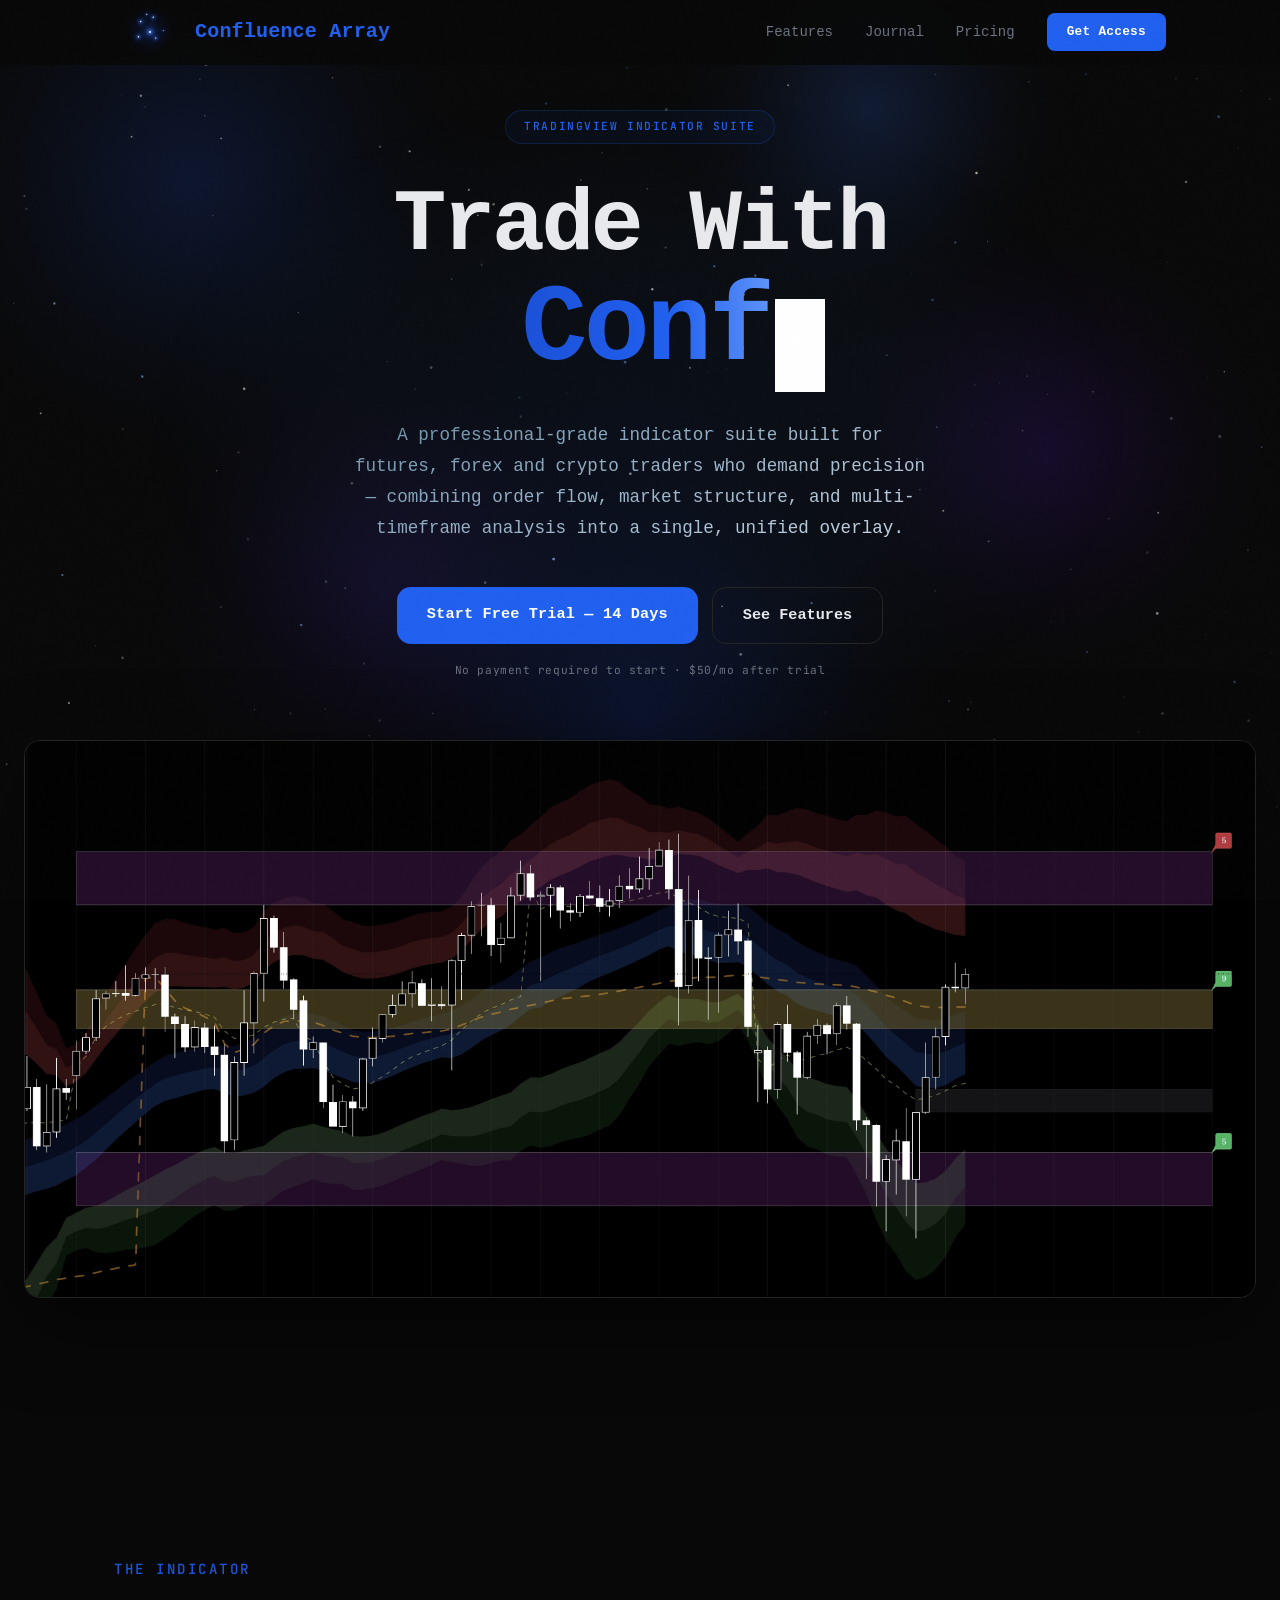
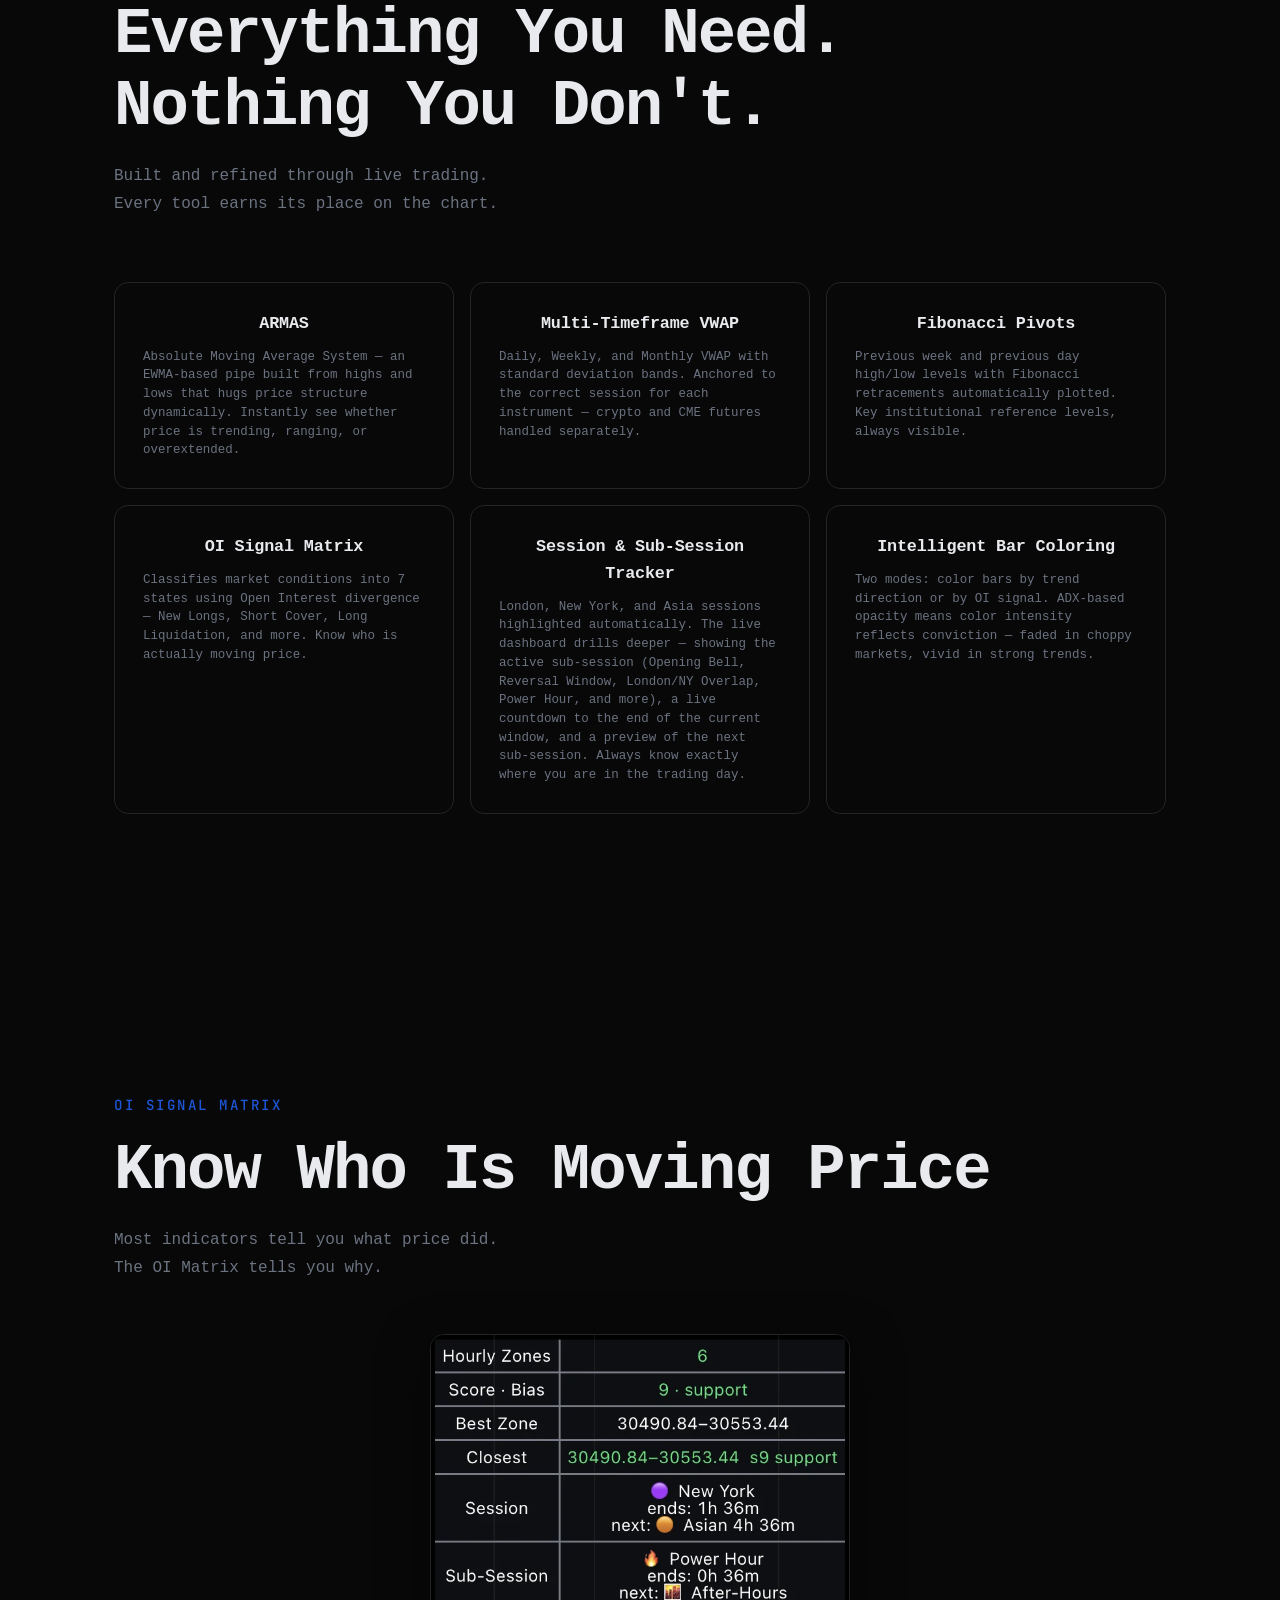
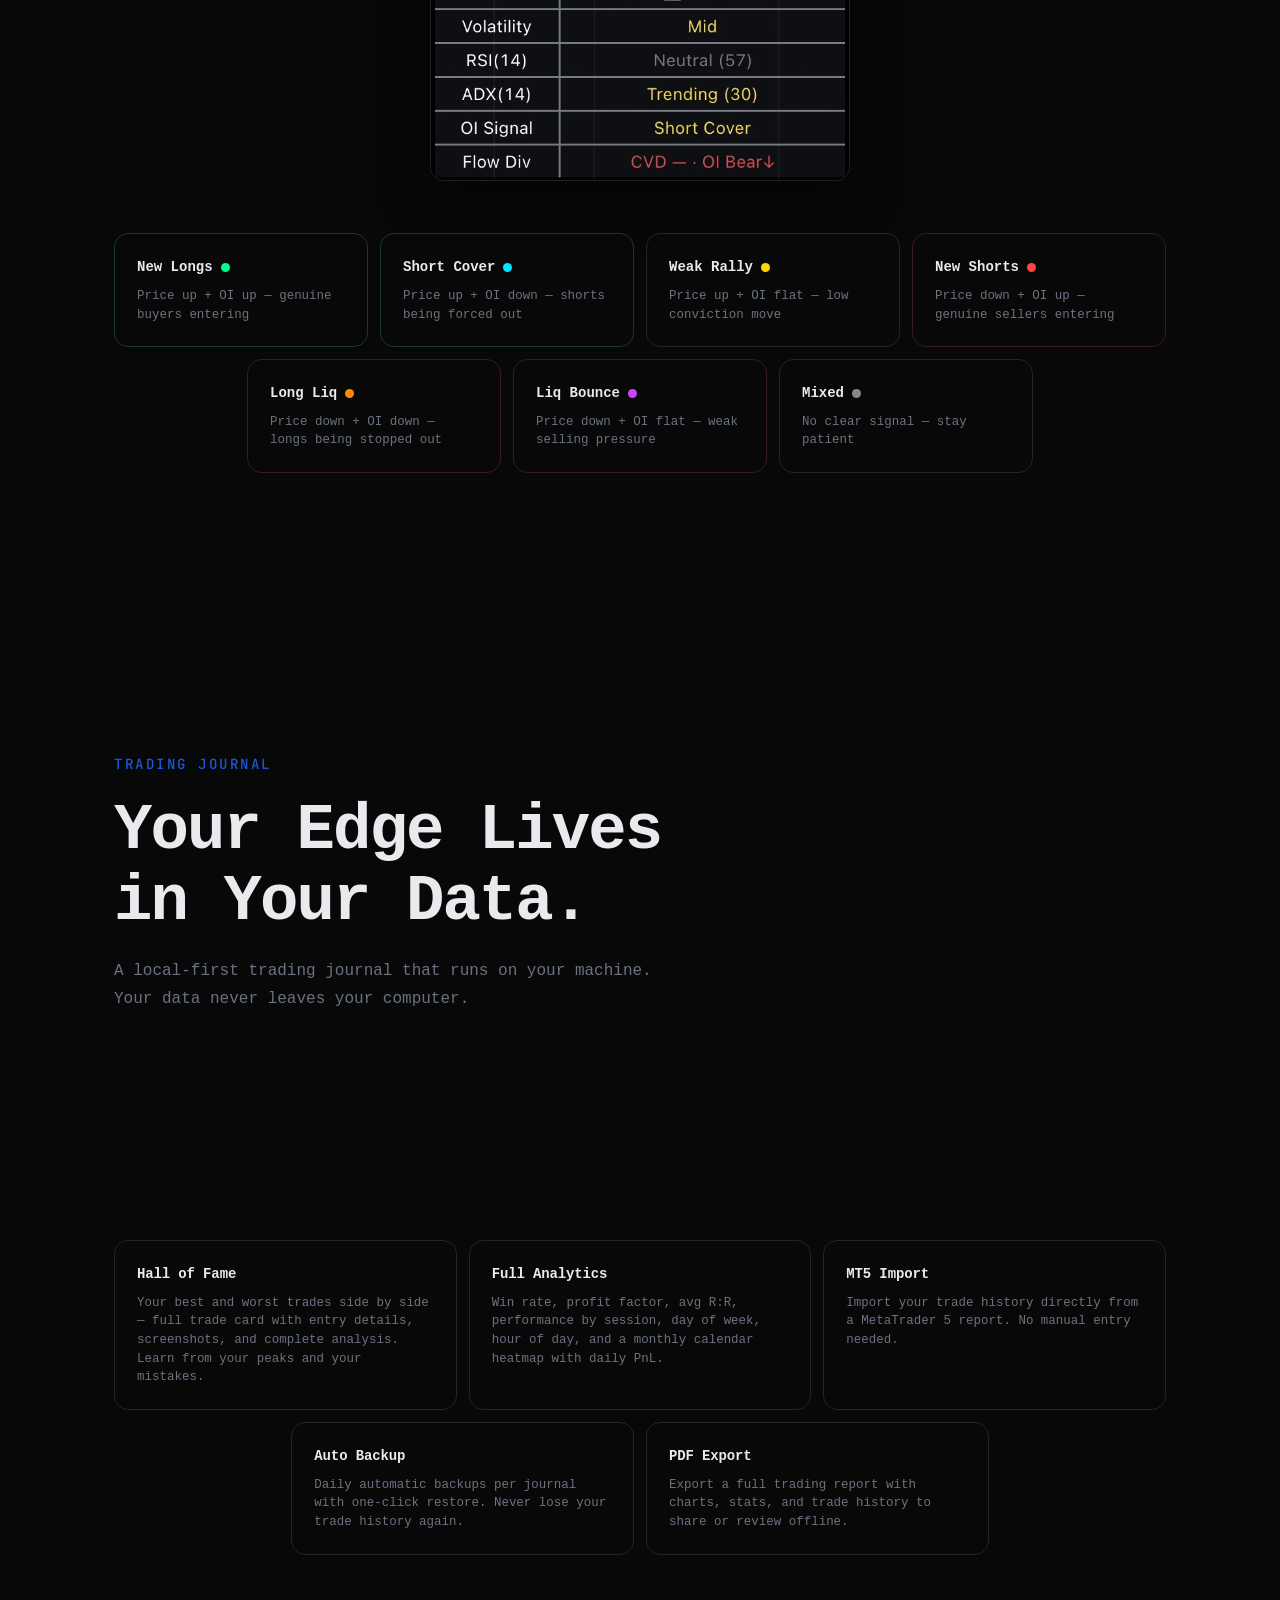
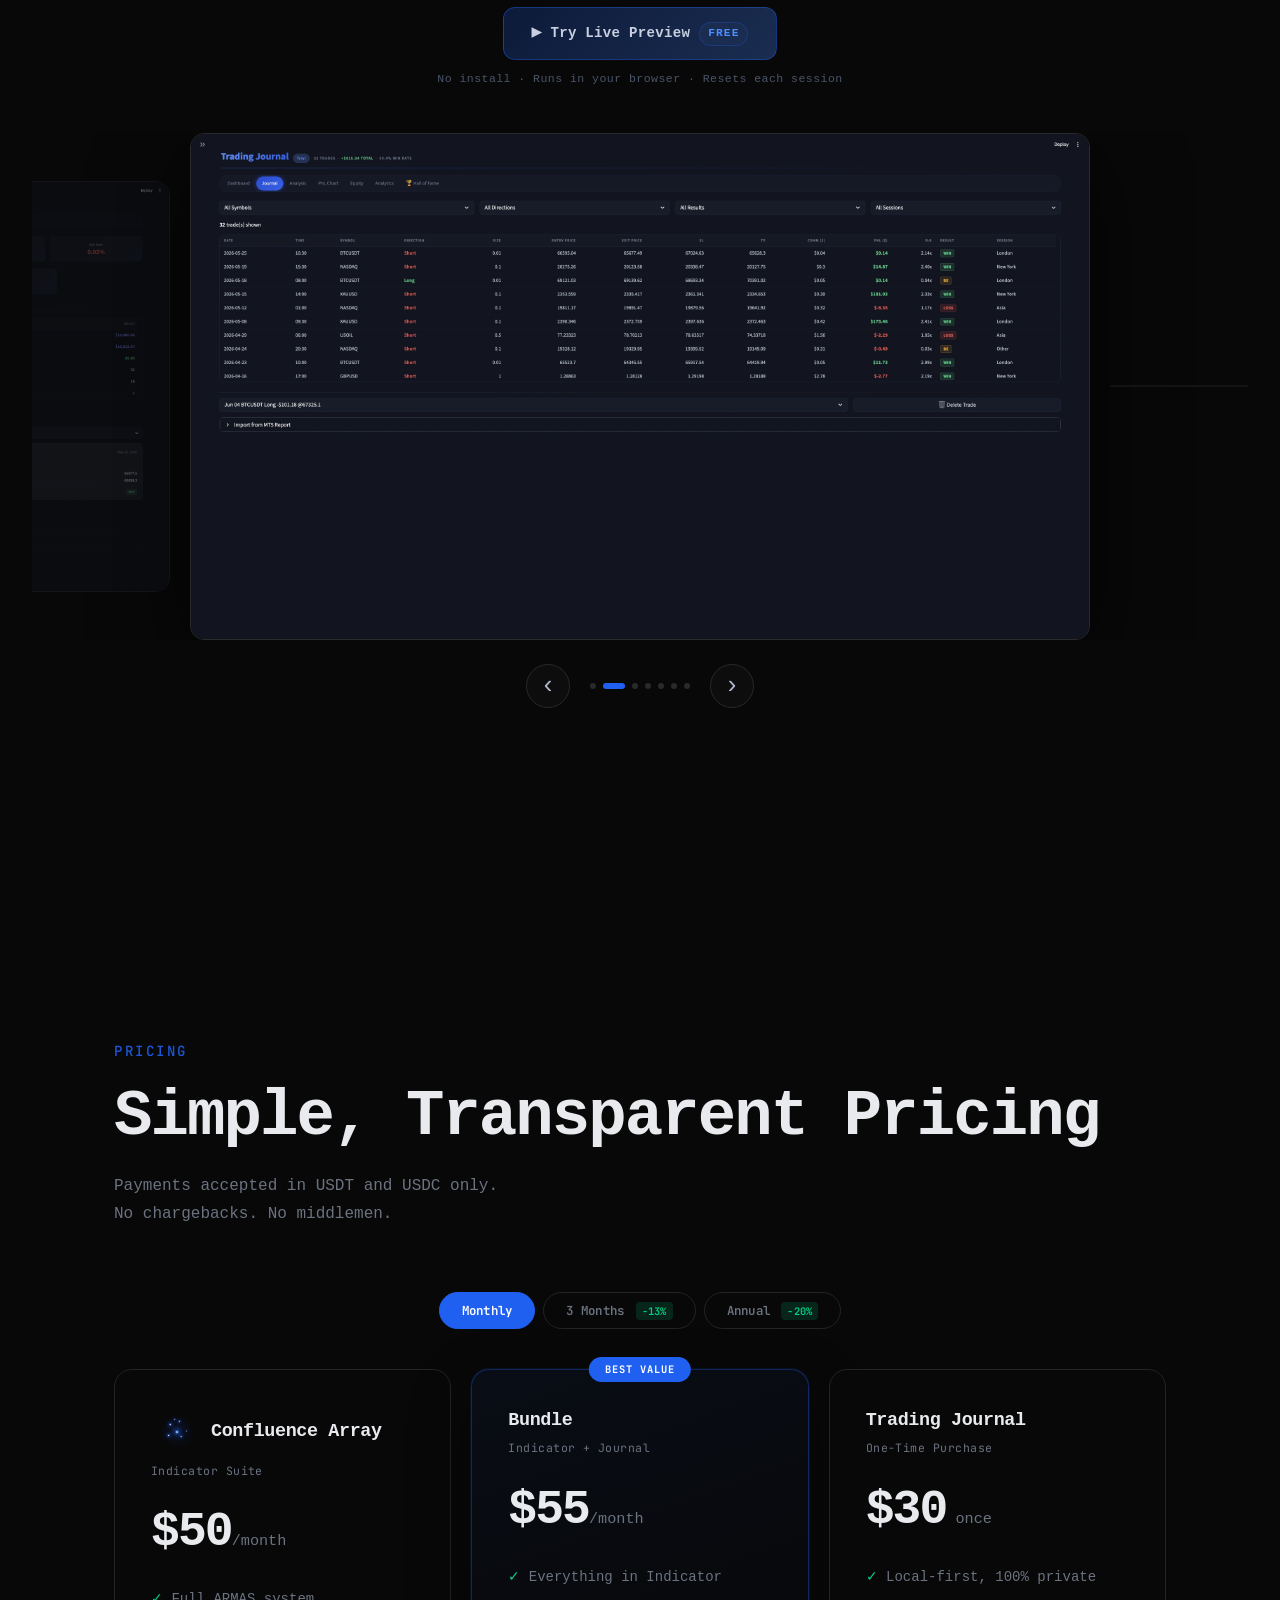
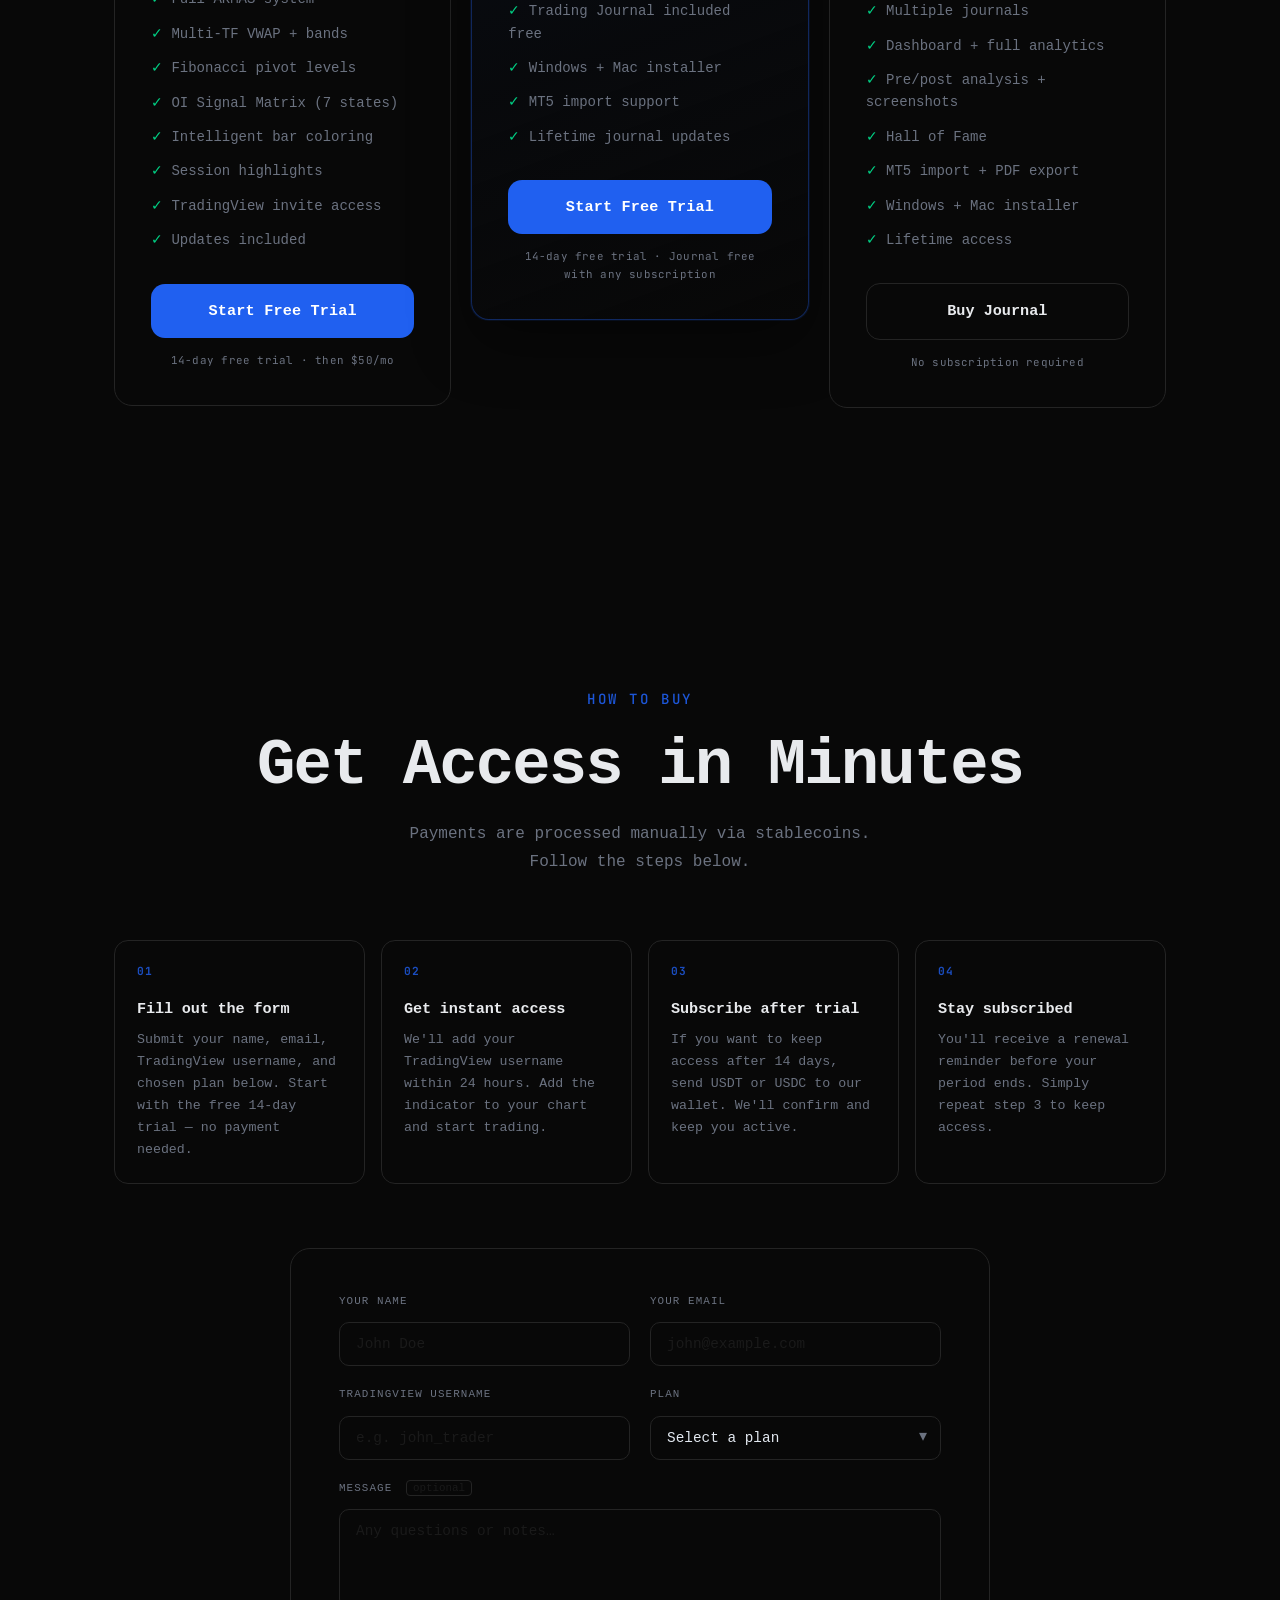
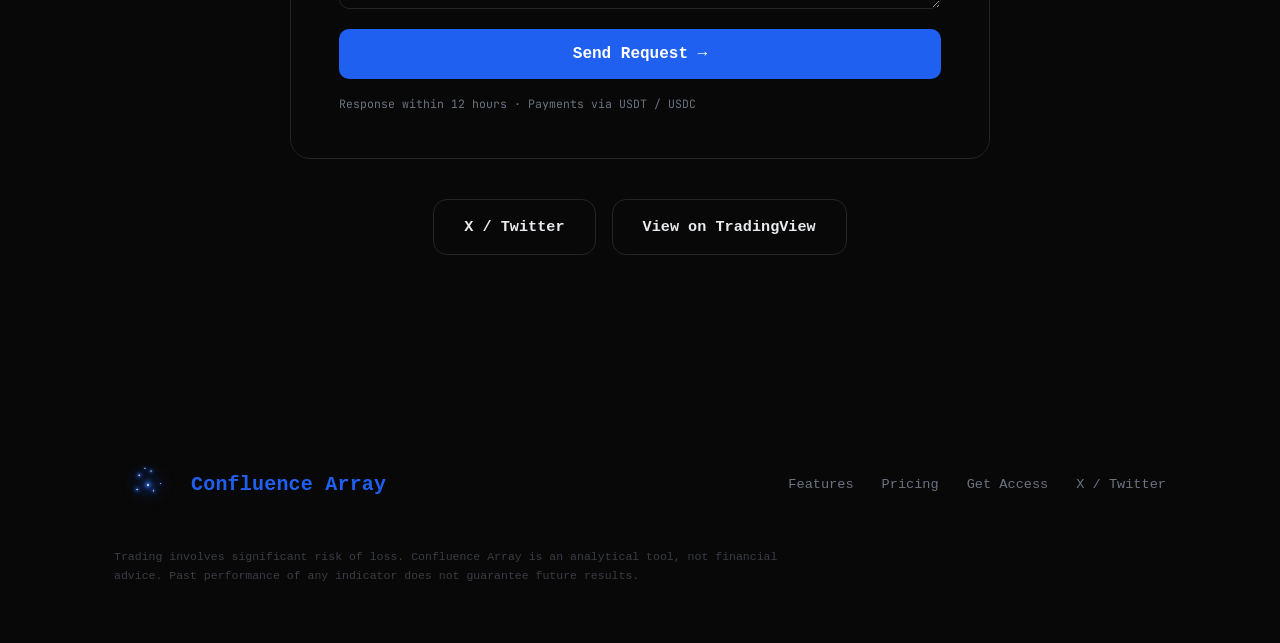
==== index.html @ 9b9b59c5 "Adjust hero icon position: further left and higher up" ====
<!DOCTYPE html>
<html lang="en">
<head>
  <meta charset="UTF-8" />
  <meta name="viewport" content="width=device-width, initial-scale=1.0" />
  <title>Confluence Array — TradingView Indicator Suite</title>
  <meta name="description" content="Professional-grade TradingView indicator suite for futures, forex and crypto traders. Multi-timeframe confluence zones, order flow, open interest, CVD, and a built-in trading journal." />
  <meta name="keywords" content="TradingView indicator, confluence zones, order flow indicator, open interest TradingView, trading journal, futures trading, forex indicator, CVD divergence, VWAP indicator" />
  <link rel="canonical" href="https://confluencearray.com/" />

  <!-- Open Graph -->
  <meta property="og:type"        content="website" />
  <meta property="og:url"         content="https://confluencearray.com/" />
  <meta property="og:title"       content="Confluence Array — TradingView Indicator Suite" />
  <meta property="og:description" content="Multi-timeframe confluence zones, order flow, open interest, CVD, and a built-in trading journal. Built for serious futures and forex traders." />
  <meta property="og:image"       content="https://confluencearray.com/hero-chart.webp" />

  <!-- Twitter Card -->
  <meta name="twitter:card"        content="summary_large_image" />
  <meta name="twitter:title"       content="Confluence Array — TradingView Indicator Suite" />
  <meta name="twitter:description" content="Multi-timeframe confluence zones, order flow, open interest, CVD, and a built-in trading journal." />
  <meta name="twitter:image"       content="https://confluencearray.com/hero-chart.webp" />

  <link rel="preconnect" href="https://fonts.googleapis.com" />
  <link href="https://fonts.googleapis.com/css2?family=Inter:wght@300;400;500;600;700;800&family=JetBrains+Mono:wght@400;500;600;700&display=swap" rel="stylesheet" />
  <link rel="preload" href="hero-chart.webp" as="image" />
  <link rel="stylesheet" href="style.css?v=62" />
  <link rel="icon" type="image/svg+xml" href="assets/logo-icon.svg" />
  <style>
    .contact-card{max-width:700px;margin:0 auto 40px;background:#080808;border:1px solid #242424;border-radius:20px;padding:44px 48px;text-align:left}
    .form-success{display:none;flex-direction:column;align-items:center;text-align:center;padding:40px 20px;gap:12px}
    .form-success-icon{width:56px;height:56px;background:rgba(0,208,132,.1);border:1px solid rgba(0,208,132,.3);border-radius:50%;display:flex;align-items:center;justify-content:center;font-size:1.4rem;color:#00d084;margin-bottom:8px}
    .form-success h3{font-size:1.4rem;font-weight:700;color:#e2e8f0}
    .form-success p{font-size:.9rem;color:#6b7280}
    .cf-row{display:grid;grid-template-columns:1fr 1fr;gap:20px;margin-bottom:20px}
    .cf-field{display:flex;flex-direction:column;gap:8px;margin-bottom:20px}
    .cf-row .cf-field{margin-bottom:0}
    .cf-field label{display:block;font-family:monospace;font-size:.68rem;font-weight:500;color:#6b7280;letter-spacing:.1em;text-transform:uppercase;width:100%;margin-bottom:4px}
    .cf-opt{font-size:.68rem;font-weight:400;color:#1a1a1a;text-transform:none;letter-spacing:0;margin-left:6px;border:1px solid #242424;border-radius:4px;padding:1px 6px}
    .cf-field input,.cf-field textarea{display:block;background:#080808;border:1px solid #242424;border-radius:10px;color:#e2e8f0;font-family:monospace;font-size:.9rem;padding:13px 16px;outline:none;width:100%;box-sizing:border-box;transition:border-color .2s,box-shadow .2s}
    .cf-field input:focus,.cf-field textarea:focus{border-color:#2060f0;box-shadow:0 0 0 3px rgba(32,96,240,.07)}
    .cf-field input::placeholder,.cf-field textarea::placeholder{color:#1a1a1a}
    .cf-field textarea{resize:vertical;min-height:100px}
    .cf-select-wrap{position:relative}
    .cf-select-wrap select{display:block;background:#080808;border:1px solid #242424;border-radius:10px;color:#e2e8f0;font-family:monospace;font-size:.9rem;padding:13px 40px 13px 16px;outline:none;width:100%;box-sizing:border-box;-webkit-appearance:none;appearance:none;cursor:pointer;transition:border-color .2s}
    .cf-select-wrap select:focus{border-color:#2060f0}
    .cf-select-wrap select option{background:#101010;color:#e2e8f0}
    .cf-select-arrow{position:absolute;right:14px;top:50%;transform:translateY(-50%);color:#6b7280;pointer-events:none}
    .cf-submit{display:block;width:100%;padding:16px;background:#2060f0;color:#fff;font-family:monospace;font-size:1rem;font-weight:700;border:none;border-radius:10px;cursor:pointer;margin-top:4px;transition:opacity .2s,transform .15s}
    .cf-submit:hover{opacity:.88;transform:translateY(-1px)}
    .buy-links{display:flex;gap:16px;justify-content:center;flex-wrap:wrap}
    @media(max-width:600px){.contact-card{padding:28px 20px}.cf-row{grid-template-columns:1fr}}
    .journal-features-row{display:flex;flex-wrap:wrap;justify-content:center;gap:12px;margin-bottom:52px}
    .jc-wrap{position:relative;padding-bottom:52px;user-select:none;width:100vw;max-width:100vw;left:50%;margin-left:-50vw;box-sizing:border-box;padding-left:32px;padding-right:32px}
    /* carousel stage */
    .jc-stage{display:flex;align-items:center;justify-content:center;overflow:hidden;gap:20px;position:relative}
    .jc-slot{flex-shrink:0}
    .jc-slot-center{width:74%;cursor:zoom-in}
    .jc-slot-left,.jc-slot-right{width:60%;opacity:.36;cursor:pointer}
    .jc-slot-left{mask-image:linear-gradient(to right,transparent 0%,black 58%);-webkit-mask-image:linear-gradient(to right,transparent 0%,black 58%)}
    .jc-slot-right{mask-image:linear-gradient(to left,transparent 0%,black 58%);-webkit-mask-image:linear-gradient(to left,transparent 0%,black 58%)}
    .jc-slot img{width:100%;display:block;border-radius:14px;border:1px solid #2a2a2a}
    .jc-slot-center img{box-shadow:0 24px 90px rgba(0,0,0,.75)}
    .jc-slot-left img,.jc-slot-right img{box-shadow:0 10px 30px rgba(0,0,0,.5)}
    @media(max-width:700px){.jc-slot-left,.jc-slot-right{display:none}}
    /* controls */
    .jc-controls{display:flex;align-items:center;justify-content:center;gap:20px;margin-top:24px}
    .jc-arrow{background:#0d0d0d;border:1px solid #282828;color:#b0b8cc;width:44px;height:44px;border-radius:50%;font-size:1.6rem;cursor:pointer;display:flex;align-items:center;justify-content:center;transition:border-color .2s,background .2s;line-height:1;padding-bottom:1px}
    .jc-arrow:hover{border-color:#2060f0;background:rgba(32,96,240,.14);color:#fff}
    .jc-dots{display:flex;gap:7px;align-items:center}
    .jc-dot{width:6px;height:6px;border-radius:3px;background:#2a2a2a;cursor:pointer;transition:background .25s,width .25s}
    .jc-dot.active{background:#2060f0;width:22px}
    @media(max-width:700px){.jc-sl,.jc-sr{display:none}}
    @media(max-width:900px){.journal-img-grid{grid-template-columns:1fr}}
    .hero-img-wrap{width:100vw!important;max-width:100vw!important;position:relative!important;left:50%!important;right:50%!important;margin-left:-50vw!important;margin-right:-50vw!important;padding:0 24px!important;box-sizing:border-box!important}
    .hero-img{width:100%!important;max-width:1600px!important;margin:0 auto!important;display:block!important}
  </style>
</head>
<body>

  <canvas id="galaxy"></canvas>

  <!-- ── NAV ──────────────────────────────────────────────────────────────── -->
  <nav>
    <div class="nav-inner">
      <a href="#hero" class="nav-logo" style="text-decoration:none;display:flex;align-items:center;gap:9px;">
        <img src="assets/logo-icon.svg" width="72" height="72" style="display:block;flex-shrink:0;" alt=""/>
        Confluence Array
      </a>
      <div class="nav-links">
        <a href="#features">Features</a>
        <a href="#journal">Journal</a>
        <a href="#pricing">Pricing</a>
        <a href="#buy" class="btn-nav">Get Access</a>
      </div>
    </div>
  </nav>

  <!-- ── HERO ─────────────────────────────────────────────────────────────── -->
  <section class="hero" id="hero">
    <div class="hero-badge">TradingView Indicator Suite</div>
    <img src="assets/logo-icon.svg" width="220" height="220"
         style="position:absolute;left:-420px;top:5%;transform:translateY(-50%);pointer-events:none;opacity:0.9;"
         alt=""/>
    <h1><span id="hero-line1" class="typing"></span><br /><span id="hero-line2" class="gradient-text"></span></h1>
    <p class="hero-sub">
      A professional-grade indicator suite built for futures, forex and crypto traders who
      demand precision — combining order flow, market structure, and multi-timeframe
      analysis into a single, unified overlay.
    </p>
    <div class="hero-cta">
      <a href="#buy" class="btn-primary">Start Free Trial — 14 Days</a>
      <a href="#features" class="btn-ghost">See Features</a>
    </div>
    <p class="hero-trial">No payment required to start · $50/mo after trial</p>
    <div class="hero-img-wrap" style="width:100vw;max-width:100vw;position:relative;left:50%;margin-left:-50vw;padding:0 32px;box-sizing:border-box;">
      <img src="hero-chart.webp" alt="Confluence Array on SP500 1h chart" class="hero-img" style="width:100%;max-width:1900px;display:block;margin:0 auto;border-radius:16px;border:1px solid #242424;box-shadow:0 24px 80px rgba(0,0,0,0.5);" />
    </div>
  </section>

  <!-- ── FEATURES ──────────────────────────────────────────────────────────── -->
  <section id="features" class="section">
    <div class="container">
      <div class="section-label">The Indicator</div>
      <h2>Everything You Need.<br />Nothing You Don't.</h2>
      <p class="section-sub">Built and refined through live trading.<br>Every tool earns its place on the chart.</p>

      <div class="features-grid">

        <div class="feature-card">
          <h3>ARMAS</h3>
          <p>Absolute Moving Average System — an EWMA-based pipe built from highs and lows that hugs price structure dynamically. Instantly see whether price is trending, ranging, or overextended.</p>
        </div>

        <div class="feature-card">
          <h3>Multi-Timeframe VWAP</h3>
          <p>Daily, Weekly, and Monthly VWAP with standard deviation bands. Anchored to the correct session for each instrument — crypto and CME futures handled separately.</p>
        </div>

        <div class="feature-card">
          <h3>Fibonacci Pivots</h3>
          <p>Previous week and previous day high/low levels with Fibonacci retracements automatically plotted. Key institutional reference levels, always visible.</p>
        </div>

        <div class="feature-card">
          <h3>OI Signal Matrix</h3>
          <p>Classifies market conditions into 7 states using Open Interest divergence — New Longs, Short Cover, Long Liquidation, and more. Know who is actually moving price.</p>
        </div>

        <div class="feature-card">
          <h3>Session &amp; Sub-Session Tracker</h3>
          <p>London, New York, and Asia sessions highlighted automatically. The live dashboard drills deeper — showing the active sub-session (Opening Bell, Reversal Window, London/NY Overlap, Power Hour, and more), a live countdown to the end of the current window, and a preview of the next sub-session. Always know exactly where you are in the trading day.</p>
        </div>

        <div class="feature-card">
          <h3>Intelligent Bar Coloring</h3>
          <p>Two modes: color bars by trend direction or by OI signal. ADX-based opacity means color intensity reflects conviction — faded in choppy markets, vivid in strong trends.</p>
        </div>

      </div>
    </div>
  </section>

  <!-- ── OI MATRIX ─────────────────────────────────────────────────────────── -->
  <section class="oi-section">
    <div class="container">
      <div class="section-label">OI Signal Matrix</div>
      <h2>Know Who Is Moving Price</h2>
      <p class="section-sub">Most indicators tell you what price did.<br>The OI Matrix tells you why.</p>
      <div class="oi-panel-wrap">
        <img src="info-box.webp" alt="OI Signal Panel" class="oi-panel-img" />
      </div>
      <div class="oi-grid">
        <div class="oi-card bull" style="--glow:rgba(0,255,136,0.35)"><div class="oi-title-row"><strong>New Longs</strong><span class="oi-dot" style="background:#00ff88"></span></div><p>Price up + OI up — genuine buyers entering</p></div>
        <div class="oi-card bull" style="--glow:rgba(0,229,255,0.35)"><div class="oi-title-row"><strong>Short Cover</strong><span class="oi-dot" style="background:#00e5ff"></span></div><p>Price up + OI down — shorts being forced out</p></div>
        <div class="oi-card neutral" style="--glow:rgba(255,215,0,0.35)"><div class="oi-title-row"><strong>Weak Rally</strong><span class="oi-dot" style="background:#ffd700"></span></div><p>Price up + OI flat — low conviction move</p></div>
        <div class="oi-card bear" style="--glow:rgba(255,68,68,0.35)"><div class="oi-title-row"><strong>New Shorts</strong><span class="oi-dot" style="background:#ff4444"></span></div><p>Price down + OI up — genuine sellers entering</p></div>
        <div class="oi-card bear" style="--glow:rgba(255,136,0,0.35)"><div class="oi-title-row"><strong>Long Liq</strong><span class="oi-dot" style="background:#ff8800"></span></div><p>Price down + OI down — longs being stopped out</p></div>
        <div class="oi-card bear" style="--glow:rgba(204,68,255,0.35)"><div class="oi-title-row"><strong>Liq Bounce</strong><span class="oi-dot" style="background:#cc44ff"></span></div><p>Price down + OI flat — weak selling pressure</p></div>
        <div class="oi-card neutral" style="--glow:rgba(136,136,136,0.35)"><div class="oi-title-row"><strong>Mixed</strong><span class="oi-dot" style="background:#888"></span></div><p>No clear signal — stay patient</p></div>
      </div>
    </div>
  </section>

  <!-- ── JOURNAL ────────────────────────────────────────────────────────────── -->
  <section id="journal" class="section">
    <div class="container">
      <div class="section-label">Trading Journal</div>
      <h2>Your Edge Lives<br />in Your Data.</h2>
      <p class="section-sub" style="max-width:640px">A local-first trading journal that runs on your machine.<br>Your data never leaves your computer.</p>

      <div class="journal-features-row">
        <div class="j-feature">
          <strong>100% Private</strong>
          <p>Runs locally on your machine. No accounts, no cloud, no subscription for the journal itself. Your data never leaves your computer.</p>
        </div>
        <div class="j-feature">
          <strong>Multiple Journals</strong>
          <p>Create separate journals for different accounts, strategies, or instruments. Switch between them instantly from the sidebar.</p>
        </div>
        <div class="j-feature">
          <strong>Pre / Post Analysis</strong>
          <p>Upload screenshots and write structured notes for every stage of a trade — thesis before entry, execution at position, and review after exit.</p>
        </div>
        <div class="j-feature">
          <strong>Hall of Fame</strong>
          <p>Your best and worst trades side by side — full trade card with entry details, screenshots, and complete analysis. Learn from your peaks and your mistakes.</p>
        </div>
        <div class="j-feature">
          <strong>Full Analytics</strong>
          <p>Win rate, profit factor, avg R:R, performance by session, day of week, hour of day, and a monthly calendar heatmap with daily PnL.</p>
        </div>
        <div class="j-feature">
          <strong>MT5 Import</strong>
          <p>Import your trade history directly from a MetaTrader 5 report. No manual entry needed.</p>
        </div>
        <div class="j-feature">
          <strong>Auto Backup</strong>
          <p>Daily automatic backups per journal with one-click restore. Never lose your trade history again.</p>
        </div>
        <div class="j-feature">
          <strong>PDF Export</strong>
          <p>Export a full trading report with charts, stats, and trade history to share or review offline.</p>
        </div>
      </div>

      <div style="text-align:center;margin:8px 0 44px;">
        <a href="https://trading-journal-preview.streamlit.app" target="_blank"
           style="display:inline-flex;align-items:center;gap:9px;background:linear-gradient(135deg,#0d1a3a,#1a2d50);
                  border:1px solid #2060f060;border-radius:12px;padding:13px 28px;
                  color:#c8d0e0;font-size:0.88rem;font-weight:600;text-decoration:none;
                  letter-spacing:.02em;transition:border-color .2s,box-shadow .2s;"
           onmouseover="this.style.borderColor='#2060f0';this.style.boxShadow='0 0 20px #2060f030'"
           onmouseout="this.style.borderColor='#2060f060';this.style.boxShadow='none'">
          <span style="font-size:1rem;">▶</span>
          Try Live Preview
          <span style="font-size:0.7rem;font-weight:700;letter-spacing:.1em;color:#4d8eff;
                       background:#1a2d50;border:1px solid #2060f040;border-radius:100px;
                       padding:2px 8px;">FREE</span>
        </a>
        <p style="margin:10px 0 0;font-size:0.72rem;color:#4a5568;letter-spacing:.04em;">
          No install · Runs in your browser · Resets each session
        </p>
      </div>

      <div class="jc-wrap">
        <div class="jc-stage" id="jcStage">
          <div class="jc-slot jc-slot-left"   id="jcSlot0"><img id="jcImg0" src="" alt="" /></div>
          <div class="jc-slot jc-slot-center" id="jcSlot1"><img id="jcImg1" src="" alt="" /></div>
          <div class="jc-slot jc-slot-right"  id="jcSlot2"><img id="jcImg2" src="" alt="" /></div>
          <!-- ghost: absolutely positioned, animates concurrently with main, then hands off -->
          <div id="jcGhost" style="position:absolute;top:50%;visibility:hidden;pointer-events:none;z-index:4;"><img id="jcGhostImg" style="width:100%;display:block;border-radius:14px;border:1px solid #2a2a2a;box-shadow:0 10px 30px rgba(0,0,0,.5);" src="" alt="" /></div>
        </div>
        <div class="jc-controls">
          <button class="jc-arrow" id="jcPrev">&#8249;</button>
          <div class="jc-dots" id="jcDots"></div>
          <button class="jc-arrow" id="jcNext">&#8250;</button>
        </div>
      </div>
    </div>
  </section>

  <!-- ── PRICING ────────────────────────────────────────────────────────────── -->
  <section id="pricing" class="section pricing-section">
    <div class="container">
      <div class="section-label">Pricing</div>
      <h2>Simple, Transparent Pricing</h2>
      <p class="section-sub">Payments accepted in USDT and USDC only.<br>No chargebacks. No middlemen.</p>

      <div class="pricing-toggle">
        <button class="ptoggle active" data-period="monthly">Monthly</button>
        <button class="ptoggle" data-period="3month">3 Months <span class="ptoggle-save">-13%</span></button>
        <button class="ptoggle" data-period="annual">Annual <span class="ptoggle-save">-20%</span></button>
      </div>

      <div class="pricing-grid">

        <div class="pricing-card">
          <div class="pricing-name" style="display:flex;align-items:center;gap:8px;">
            <img src="assets/logo-icon.svg" width="52" height="52" style="display:block;flex-shrink:0;" alt=""/>
            Confluence Array
          </div>
          <div class="pricing-type">Indicator Suite</div>
          <div class="pricing-price"
            data-monthly="$50" data-monthly-period="/month"
            data-3month="$43" data-3month-period="/mo · billed $130"
            data-annual="$40" data-annual-period="/mo · billed $480">$50<span>/month</span></div>
          <ul class="pricing-features">
            <li>✓ Full ARMAS system</li>
            <li>✓ Multi-TF VWAP + bands</li>
            <li>✓ Fibonacci pivot levels</li>
            <li>✓ OI Signal Matrix (7 states)</li>
            <li>✓ Intelligent bar coloring</li>
            <li>✓ Session highlights</li>
            <li>✓ TradingView invite access</li>
            <li>✓ Updates included</li>
          </ul>
          <a href="#buy" class="btn-primary" style="display:block;text-align:center;">Start Free Trial</a>
          <p class="pricing-note"
            data-monthly="14-day free trial · then $50/mo"
            data-3month="Billed $130 every 3 months · Save $20"
            data-annual="Billed $480/year · Save $120">14-day free trial · then $50/mo</p>
        </div>

        <div class="pricing-card featured">
          <div class="pricing-badge">Best Value</div>
          <div class="pricing-name">Bundle</div>
          <div class="pricing-type">Indicator + Journal</div>
          <div class="pricing-price"
            data-monthly="$55" data-monthly-period="/month"
            data-3month="$48" data-3month-period="/mo · billed $145"
            data-annual="$44" data-annual-period="/mo · billed $530">$55<span>/month</span></div>
          <ul class="pricing-features">
            <li>✓ Everything in Indicator</li>
            <li>✓ Trading Journal included free</li>
            <li>✓ Windows + Mac installer</li>
            <li>✓ MT5 import support</li>
            <li>✓ Lifetime journal updates</li>
          </ul>
          <a href="#buy" class="btn-primary" style="display:block;text-align:center;">Start Free Trial</a>
          <p class="pricing-note"
            data-monthly="14-day free trial · Journal free with any subscription"
            data-3month="Billed $145 every 3 months · Save $20"
            data-annual="Billed $530/year · Save $130">14-day free trial · Journal free with any subscription</p>
        </div>

        <div class="pricing-card">
          <div class="pricing-name">Trading Journal</div>
          <div class="pricing-type">One-Time Purchase</div>
          <div class="pricing-price">$30<span> once</span></div>
          <ul class="pricing-features">
            <li>✓ Local-first, 100% private</li>
            <li>✓ Multiple journals</li>
            <li>✓ Dashboard + full analytics</li>
            <li>✓ Pre/post analysis + screenshots</li>
            <li>✓ Hall of Fame</li>
            <li>✓ MT5 import + PDF export</li>
            <li>✓ Windows + Mac installer</li>
            <li>✓ Lifetime access</li>
          </ul>
          <a href="#buy" class="btn-ghost" style="display:block;text-align:center;">Buy Journal</a>
          <p class="pricing-note">No subscription required</p>
        </div>

      </div>
    </div>
  </section>

  <!-- ── HOW TO BUY ─────────────────────────────────────────────────────────── -->
  <section id="buy" class="section buy-section">
    <div class="container">
      <div class="section-label">How to Buy</div>
      <h2>Get Access in Minutes</h2>
      <p class="section-sub">Payments are processed manually via stablecoins.<br>Follow the steps below.</p>

      <div class="steps">
        <div class="step">
          <div class="step-num">01</div>
          <div class="step-body">
            <strong>Fill out the form</strong>
            <p>Submit your name, email, TradingView username, and chosen plan below. Start with the free 14-day trial — no payment needed.</p>
          </div>
        </div>
        <div class="step">
          <div class="step-num">02</div>
          <div class="step-body">
            <strong>Get instant access</strong>
            <p>We'll add your TradingView username within 24 hours. Add the indicator to your chart and start trading.</p>
          </div>
        </div>
        <div class="step">
          <div class="step-num">03</div>
          <div class="step-body">
            <strong>Subscribe after trial</strong>
            <p>If you want to keep access after 14 days, send USDT or USDC to our wallet. We'll confirm and keep you active.</p>
          </div>
        </div>
        <div class="step">
          <div class="step-num">04</div>
          <div class="step-body">
            <strong>Stay subscribed</strong>
            <p>You'll receive a renewal reminder before your period ends. Simply repeat step 3 to keep access.</p>
          </div>
        </div>
      </div>

      <div class="contact-card">
        <div class="form-success" id="formSuccess">
          <div class="form-success-icon">✓</div>
          <h3>Request Sent!</h3>
          <p>We'll review your request and get back to you within 12 hours.</p>
        </div>
        <form id="contactForm" action="https://formspree.io/f/xgoqgdqz" method="POST" onsubmit="handleForm(event)">
          <div class="cf-row">
            <div class="cf-field">
              <label>Your Name</label>
              <input type="text" name="name" placeholder="John Doe" required />
            </div>
            <div class="cf-field">
              <label>Your Email</label>
              <input type="email" name="email" placeholder="john@example.com" required />
            </div>
          </div>
          <div class="cf-row">
            <div class="cf-field">
              <label>TradingView Username</label>
              <input type="text" name="tv_username" placeholder="e.g. john_trader" required />
            </div>
            <div class="cf-field">
              <label>Plan</label>
              <div class="cf-select-wrap">
                <select name="plan" required>
                  <option value="" disabled selected>Select a plan</option>
                  <option>Trial — 14 days free</option>
                  <option>Indicator — $50/mo</option>
                  <option>Bundle (Indicator + Journal) — $55/mo</option>
                  <option>Indicator — 3 months $130</option>
                  <option>Indicator — Annual $480</option>
                  <option>Trading Journal — $30 one-time</option>
                </select>
                <span class="cf-select-arrow">▾</span>
              </div>
            </div>
          </div>
          <div class="cf-field">
            <label>Message <span class="cf-opt">optional</span></label>
            <textarea name="message" placeholder="Any questions or notes…" rows="3"></textarea>
          </div>
          <input type="text" name="_gotcha" style="display:none" />
          <input type="hidden" name="_subject" value="New Access Request — Confluence Array" />
          <button type="submit" class="cf-submit">Send Request →</button>
          <p class="buy-note" style="margin-top:16px;">Response within 12 hours · Payments via USDT / USDC</p>
        </form>
      </div>

      <div class="buy-links">
        <a href="https://x.com/ConfluenceArray" target="_blank" class="btn-ghost">X / Twitter</a>
        <a href="https://www.tradingview.com/script/7ou7ZWT1-The-Confluence-Array/" target="_blank" class="btn-ghost">View on TradingView</a>
      </div>
    </div>
  </section>

  <!-- ── FOOTER ─────────────────────────────────────────────────────────────── -->
  <footer>
    <div class="container">
      <div class="footer-inner">
        <a href="#hero" class="nav-logo" style="text-decoration:none;display:flex;align-items:center;gap:9px;">
          <img src="assets/logo-icon.svg" width="68" height="68" style="display:block;flex-shrink:0;" alt=""/>
          Confluence Array
        </a>
        <div class="footer-links">
          <a href="#features">Features</a>
          <a href="#pricing">Pricing</a>
          <a href="#buy">Get Access</a>
          <a href="https://x.com/ConfluenceArray" target="_blank">X / Twitter</a>
        </div>
      </div>
      <p class="footer-disc">
        Trading involves significant risk of loss. Confluence Array is an analytical tool, not financial advice.
        Past performance of any indicator does not guarantee future results.
      </p>
    </div>
  </footer>

  <!-- Lightbox -->
  <div id="lightbox" onclick="closeLightbox()" style="display:none;position:fixed;inset:0;background:rgba(0,0,0,0.92);z-index:9999;cursor:zoom-out;align-items:center;justify-content:center;">
    <img id="lightbox-img" src="" style="max-width:92vw;max-height:92vh;border-radius:8px;box-shadow:0 24px 80px rgba(0,0,0,0.8);" />
  </div>

  <script src="script.js?v=23"></script>
  <script>
  (function(){
    var imgs = [
      {src:'dashboard.webp',   alt:'Dashboard'},
      {src:'Journal.webp',     alt:'Journal'},
      {src:'analysis.webp',    alt:'Analysis'},
      {src:'pnlchart.webp',    alt:'PnL Chart'},
      {src:'equity.webp',      alt:'Equity'},
      {src:'analytics.webp',   alt:'Analytics'},
      {src:'hall-of-fame.webp',alt:'Hall of Fame'},
    ];
    var cur = 0, busy = false, n = imgs.length;
    var stageEl   = document.getElementById('jcStage');
    var dotsEl    = document.getElementById('jcDots');
    var ghost     = document.getElementById('jcGhost');
    var ghostImg  = document.getElementById('jcGhostImg');
    var slots     = [document.getElementById('jcSlot0'),document.getElementById('jcSlot1'),document.getElementById('jcSlot2')];
    var slotImgs  = [document.getElementById('jcImg0'), document.getElementById('jcImg1'), document.getElementById('jcImg2')];
    var L=0, C=1, R=2;
    var SCALE_OUT = (60/74).toFixed(4);
    var SCALE_IN  = (74/60).toFixed(4);
    var DUR = '.38s cubic-bezier(.4,0,.2,1)';

    /* preload all images */
    imgs.forEach(function(item){ (new Image()).src = item.src; });

    /* dots */
    imgs.forEach(function(_,i){
      var d = document.createElement('span');
      d.className = 'jc-dot'+(i===0?' active':'');
      d.addEventListener('click', function(){ goTo(i); });
      dotsEl.appendChild(d);
    });
    function setDots(i){ dotsEl.querySelectorAll('.jc-dot').forEach(function(d,j){ d.classList.toggle('active',j===i); }); }

    /* init slot images */
    function initSlots(){
      slotImgs[L].src = imgs[(cur-1+n)%n].src; slotImgs[L].alt = imgs[(cur-1+n)%n].alt;
      slotImgs[C].src = imgs[cur].src;          slotImgs[C].alt = imgs[cur].alt;
      slotImgs[R].src = imgs[(cur+1)%n].src;    slotImgs[R].alt = imgs[(cur+1)%n].alt;
    }
    initSlots(); setDots(0);

    function goTo(idx){
      if(busy) return;
      idx = (idx%n+n)%n;
      if(idx===cur) return;
      busy = true;

      var fwd = idx > cur || (cur===n-1 && idx===0);
      if(!(cur===n-1 && idx===0) && Math.abs(idx-cur) > n/2) fwd = !fwd;

      var sr  = stageEl.getBoundingClientRect();
      var lR  = slots[L].getBoundingClientRect();
      var cR  = slots[C].getBoundingClientRect();
      var rR  = slots[R].getBoundingClientRect();
      var lCx = lR.left + lR.width/2 - sr.left;
      var cCx = cR.left + cR.width/2 - sr.left;
      var rCx = rR.left + rR.width/2 - sr.left;

      /* position and image for the ghost (new incoming side slot) */
      var ghostSlotR, ghostStartX, ghostTargetX, ghostTargetLeft;
      if(fwd){
        /* ghost enters from right, lands at right-peek position */
        ghostTargetLeft = rR.left - sr.left;
        ghost.style.width          = rR.width + 'px';
        ghost.style.left           = ghostTargetLeft + 'px';
        ghost.style.maskImage      = 'linear-gradient(to left,transparent 0%,black 58%)';
        ghost.style.webkitMaskImage= 'linear-gradient(to left,transparent 0%,black 58%)';
        ghostStartX  = Math.round(sr.right - rR.left) + rR.width + 10;
        ghostImg.src = imgs[(idx+1)%n].src;
      } else {
        /* ghost enters from left, lands at left-peek position */
        ghostTargetLeft = lR.left - sr.left;
        ghost.style.width          = lR.width + 'px';
        ghost.style.left           = ghostTargetLeft + 'px';
        ghost.style.maskImage      = 'linear-gradient(to right,transparent 0%,black 58%)';
        ghost.style.webkitMaskImage= 'linear-gradient(to right,transparent 0%,black 58%)';
        ghostStartX  = -(Math.round(lR.right - sr.left) + lR.width + 10);
        ghostImg.src = imgs[(idx-1+n)%n].src;
      }
      ghost.style.transform  = 'translateY(-50%) translateX('+ghostStartX+'px)';
      ghost.style.opacity    = '0';
      ghost.style.visibility = 'visible';
      ghost.style.transition = 'none';

      var t = 'transform '+DUR+', opacity .32s ease';
      slots[L].style.transition = t;
      slots[C].style.transition = t;
      slots[R].style.transition = t;

      if(fwd){
        slots[R].style.maskImage = 'none'; slots[R].style.webkitMaskImage = 'none';
        slots[L].style.transform = 'translateX('+(-(lR.right-sr.left+20))+'px)';
        slots[L].style.opacity   = '0';
        slots[C].style.transform = 'translateX('+(lCx-cCx)+'px) scale('+SCALE_OUT+')';
        slots[C].style.opacity   = '0.36';
        slots[R].style.transform = 'translateX('+(cCx-rCx)+'px) scale('+SCALE_IN+')';
        slots[R].style.opacity   = '1';
      } else {
        slots[L].style.maskImage = 'none'; slots[L].style.webkitMaskImage = 'none';
        slots[R].style.transform = 'translateX('+(sr.right-rR.left+20)+'px)';
        slots[R].style.opacity   = '0';
        slots[C].style.transform = 'translateX('+(rCx-cCx)+'px) scale('+SCALE_OUT+')';
        slots[C].style.opacity   = '0.36';
        slots[L].style.transform = 'translateX('+(cCx-lCx)+'px) scale('+SCALE_IN+')';
        slots[L].style.opacity   = '1';
      }

      /* kick off ghost animation at the same time as main slots */
      void ghost.offsetWidth;
      ghost.style.transition = t;
      ghost.style.transform  = 'translateY(-50%) translateX(0)';
      ghost.style.opacity    = '0.36';

      setTimeout(function(){
        cur = idx;
        /* hide ghost — real slot will take its position */
        ghost.style.transition  = 'none';
        ghost.style.visibility  = 'hidden';
        ghost.style.opacity     = '0';

        slots.forEach(function(s){ s.style.transition='none'; s.style.transform=''; s.style.opacity=''; s.style.maskImage=''; s.style.webkitMaskImage=''; });

        if(fwd){
          stageEl.appendChild(slots[L]);
          slotImgs[L].src = imgs[(cur+1)%n].src;
          slotImgs[L].alt = imgs[(cur+1)%n].alt;
          slots[L].className = 'jc-slot jc-slot-right';
          slots[C].className = 'jc-slot jc-slot-left';
          slots[R].className = 'jc-slot jc-slot-center';
          var tmp=L; L=C; C=R; R=tmp;
        } else {
          stageEl.insertBefore(slots[R], stageEl.firstChild);
          slotImgs[R].src = imgs[(cur-1+n)%n].src;
          slotImgs[R].alt = imgs[(cur-1+n)%n].alt;
          slots[R].className = 'jc-slot jc-slot-left';
          slots[C].className = 'jc-slot jc-slot-right';
          slots[L].className = 'jc-slot jc-slot-center';
          var tmp=R; R=C; C=L; L=tmp;
        }
        setDots(cur); busy=false;
      }, 400);
    }

    /* controls */
    document.getElementById('jcPrev').addEventListener('click', function(){ goTo(cur-1); });
    document.getElementById('jcNext').addEventListener('click', function(){ goTo(cur+1); });

    /* click on a slot */
    stageEl.addEventListener('click', function(e){
      var slot = e.target.closest('.jc-slot');
      if(!slot) return;
      if(slot.classList.contains('jc-slot-left'))  goTo(cur-1);
      else if(slot.classList.contains('jc-slot-right')) goTo(cur+1);
      else {
        var lb=document.getElementById('lightbox'), li=document.getElementById('lightbox-img');
        if(lb&&li){ li.src=imgs[cur].src; lb.style.display='flex'; }
      }
    });

    document.addEventListener('keydown', function(e){
      if(e.key==='ArrowLeft')  goTo(cur-1);
      if(e.key==='ArrowRight') goTo(cur+1);
    });

    var auto = setInterval(function(){ goTo(cur+1); }, 4500);
    stageEl.addEventListener('mouseenter', function(){ clearInterval(auto); });
  })();
  </script>
</body>
</html>
---- style.css ----
/* ── Reset & Base ──────────────────────────────────────────────────────────── */
*, *::before, *::after { box-sizing: border-box; margin: 0; padding: 0; }

:root {
  --bg:        #080808;
  --bg2:       #101010;
  --bg3:       #161616;
  --border:    #242424;
  --text:      #e8eaed;
  --muted:     #6b7280;
  --accent:    #2060f0;
  --accent2:   #00d084;
  --blue:      #2060f0;
  --radius:    14px;
  --font:      monospace;
  --display:   monospace;
  --mono:      'JetBrains Mono', monospace;
}

html { scroll-behavior: smooth; background: #080808; }

#galaxy {
  position: fixed;
  top: 0; left: 0;
  width: 100%; height: 100%;
  z-index: -1;
  pointer-events: none;
}

body {
  font-family: var(--font);
  background: transparent;
  color: var(--text);
  line-height: 1.6;
  font-size: 16px;
  overflow-x: hidden;
}

/* subtle noise texture overlay */
body::after {
  content: '';
  position: fixed;
  inset: 0;
  background-image: url("data:image/svg+xml,%3Csvg xmlns='http://www.w3.org/2000/svg' width='300' height='300'%3E%3Cfilter id='n'%3E%3CfeTurbulence type='fractalNoise' baseFrequency='0.75' numOctaves='4' stitchTiles='stitch'/%3E%3C/filter%3E%3Crect width='300' height='300' filter='url(%23n)' opacity='1'/%3E%3C/svg%3E");
  background-size: 180px 180px;
  opacity: 0.025;
  pointer-events: none;
  z-index: 9998;
}

a { color: inherit; text-decoration: none; }

.container {
  max-width: 1100px;
  margin: 0 auto;
  padding: 0 24px;
}

/* ── NAV ───────────────────────────────────────────────────────────────────── */
nav {
  position: fixed;
  top: 0; left: 0; right: 0;
  z-index: 100;
  border-bottom: 1px solid rgba(36,36,36,0.7);
  background: rgba(8, 8, 8, 0.92);
  backdrop-filter: blur(18px);
  -webkit-backdrop-filter: blur(18px);
}

.nav-inner {
  max-width: 1100px;
  margin: 0 auto;
  padding: 0 24px;
  height: 64px;
  display: flex;
  align-items: center;
  justify-content: space-between;
}

.nav-logo {
  font-family: var(--display);
  font-weight: 700;
  font-size: 1.25rem;
  color: var(--accent);
  letter-spacing: 0.01em;
}

.nav-links {
  display: flex;
  align-items: center;
  gap: 32px;
  font-size: 0.875rem;
  font-weight: 500;
}

.nav-links a { color: var(--muted); transition: color .2s; }
.nav-links a:hover { color: var(--text); }

.btn-nav {
  background: var(--accent);
  color: #fff !important;
  padding: 9px 20px;
  border-radius: 8px;
  font-weight: 700;
  font-size: 0.8rem;
  letter-spacing: 0.02em;
  transition: opacity .2s, transform .15s;
}
.btn-nav:hover { opacity: 0.85; transform: translateY(-1px); }

/* ── BUTTONS ───────────────────────────────────────────────────────────────── */
.btn-primary {
  display: inline-block;
  background: var(--accent);
  color: #fff;
  font-weight: 700;
  font-size: 0.95rem;
  padding: 15px 30px;
  border-radius: var(--radius);
  letter-spacing: 0.01em;
  transition: opacity .2s, transform .15s;
}
.btn-primary:hover { opacity: 0.88; transform: translateY(-2px); }

.btn-ghost {
  display: inline-block;
  border: 1px solid var(--border);
  color: var(--text);
  font-weight: 600;
  font-size: 0.95rem;
  padding: 15px 30px;
  border-radius: var(--radius);
  transition: border-color .25s, background .25s, transform .15s;
}
.btn-ghost:hover {
  border-color: rgba(32,96,240,0.3);
  background: rgba(32,96,240,0.04);
  transform: translateY(-2px);
}

/* ── CURSOR ────────────────────────────────────────────────────────────────── */
.typing::after {
  content: '';
  display: inline-block;
  width: 0.45em;
  height: 0.85em;
  vertical-align: text-bottom;
  margin-left: 4px;
  animation: blink 0.7s step-end infinite;
}

#hero-line1.typing::after { background: #ffffff; }
#hero-line2.typing::after { background: #ffffff; }

@keyframes blink {
  0%, 100% { opacity: 1; }
  50%       { opacity: 0; }
}

/* ── HERO ──────────────────────────────────────────────────────────────────── */
.hero {
  padding: 110px 24px 120px;
  text-align: center;
  max-width: 900px;
  margin: 0 auto;
  position: relative;
}

/* radial glow behind hero */
.hero::before {
  content: '';
  position: absolute;
  top: 80px;
  left: 50%;
  transform: translateX(-50%);
  width: 1000px;
  height: 700px;
  background: radial-gradient(ellipse at center, rgba(32,96,240,0.07) 0%, rgba(59,130,246,0.04) 40%, transparent 70%);
  pointer-events: none;
  z-index: -1;
}

.hero-badge {
  display: inline-flex;
  align-items: center;
  border: 1px solid rgba(32,96,240,0.2);
  background: rgba(32,96,240,0.05);
  color: var(--accent);
  font-family: var(--mono);
  font-size: 0.7rem;
  font-weight: 500;
  letter-spacing: .14em;
  text-transform: uppercase;
  padding: 7px 18px;
  border-radius: 100px;
  margin-bottom: 36px;
}

.hero h1 {
  font-family: var(--display);
  font-size: clamp(3rem, 7.5vw, 5.5rem);
  font-weight: 800;
  line-height: 1.05;
  letter-spacing: -0.04em;
  margin-bottom: 28px;
}

.gradient-text {
  background: linear-gradient(90deg, #1a50d8 0%, #2060f0 25%, #7fb0ff 50%, #2060f0 75%, #1a50d8 100%);
  background-size: 200% auto;
  -webkit-background-clip: text;
  -webkit-text-fill-color: transparent;
  background-clip: text;
  animation: textshine 10s linear infinite;
}

@keyframes textshine {
  0%   { background-position: 0% center; }
  100% { background-position: 200% center; }
}


#hero-line2 {
  display: inline-block;
  transform: translateX(0.5ch);
  font-size: 1.25em;
}

.hero-sub {
  font-size: 1.1rem;
  max-width: 580px;
  margin: 0 auto 44px;
  line-height: 1.75;
  background: linear-gradient(160deg, #6a8fa8 0%, #c8d8e8 100%);
  -webkit-background-clip: text;
  -webkit-text-fill-color: transparent;
  background-clip: text;
}

.hero-cta {
  display: flex;
  gap: 14px;
  justify-content: center;
  flex-wrap: wrap;
  margin-bottom: 18px;
}

.hero-trial {
  font-family: var(--mono);
  font-size: 0.7rem;
  color: var(--muted);
  margin-bottom: 60px;
  letter-spacing: 0.05em;
}

.hero-img-wrap {
  max-width: 1300px;
  margin: 0 auto;
  padding: 0 24px;
}

.hero-img-placeholder,
.journal-img-placeholder {
  background: var(--bg2);
  border: 1px solid var(--border);
  border-radius: 16px;
  padding: 80px 40px;
  display: flex;
  flex-direction: column;
  align-items: center;
  justify-content: center;
  gap: 10px;
  color: var(--muted);
}

.hero-img-placeholder span,
.journal-img-placeholder span { font-size: 2rem; }
.hero-img-placeholder p,
.journal-img-placeholder p { font-size: 0.85rem; opacity: 0.6; }

/* ── SECTIONS ──────────────────────────────────────────────────────────────── */
.section {
  padding: 140px 0;
}

.section-label {
  font-family: var(--mono);
  font-size: 0.88rem;
  font-weight: 500;
  letter-spacing: .18em;
  text-transform: uppercase;
  color: var(--accent);
  margin-bottom: 20px;
  opacity: 0.9;
}

.section h2,
.oi-section h2 {
  font-family: var(--display);
  font-size: clamp(2.6rem, 5.5vw, 4rem);
  font-weight: 800;
  line-height: 1.12;
  letter-spacing: -0.03em;
  margin-bottom: 18px;
}

.section-sub {
  color: var(--muted);
  font-size: 1rem;
  max-width: 520px;
  margin-bottom: 64px;
  line-height: 1.75;
}

/* ── FEATURES GRID ─────────────────────────────────────────────────────────── */
.features-grid {
  display: grid;
  grid-template-columns: repeat(3, 1fr);
  gap: 16px;
}

.feature-card {
  background: var(--bg);
  border: 1px solid var(--border);
  border-radius: var(--radius);
  padding: 28px;
  transition: border-color .25s, transform .25s, box-shadow .25s;
  position: relative;
  overflow: hidden;
  display: flex;
  flex-direction: column;
  gap: 10px;
}

/* animated top-edge gold accent */
.feature-card::before {
  content: '';
  position: absolute;
  top: 0; left: 0;
  height: 2px;
  width: 0;
  background: linear-gradient(90deg, var(--accent), transparent);
  transition: width .35s ease;
}

.feature-card:hover {
  border-color: rgba(32,96,240,0.2);
  transform: translateY(-4px);
  box-shadow: 0 0 0 1px rgba(32,96,240,0.06), 0 20px 50px rgba(0,0,0,0.55);
}

.feature-card:hover::before {
  width: 100%;
}

.feature-card h3 {
  font-size: 1.05rem;
  font-weight: 700;
  color: var(--text);
  letter-spacing: -0.01em;
  text-align: center;
}

.feature-card p {
  font-size: 0.78rem;
  color: var(--muted);
  line-height: 1.5;
}

/* ── OI SECTION ────────────────────────────────────────────────────────────── */
.oi-section {
  padding: 140px 0;
  background: transparent;
  position: relative;
}


.oi-section .section-sub { margin-bottom: 52px; }

.oi-grid {
  display: flex;
  flex-wrap: wrap;
  justify-content: center;
  gap: 12px;
}

.oi-card {
  background: var(--bg);
  border: 1px solid var(--border);
  border-radius: var(--radius);
  padding: 22px;
  display: flex;
  flex-direction: column;
  gap: 8px;
  transition: transform .2s, box-shadow .2s;
  flex: 0 1 calc(25% - 9px);
  min-width: 180px;
}

.oi-title-row {
  display: flex;
  align-items: center;
  gap: 8px;
}

.oi-card:hover {
  border-color: var(--glow, rgba(32,96,240,0.2));
  transform: translateY(-2px);
  box-shadow: 0 0 0 1px var(--glow, rgba(32,96,240,0.06)), 0 16px 40px rgba(0,0,0,0.5);
}

.oi-card.bull  { border-color: #1a3a2a; }
.oi-card.bear  { border-color: #3a1a1a; }

.oi-dot {
  display: inline-block;
  width: 9px; height: 9px;
  border-radius: 50%;
  flex-shrink: 0;
}

.oi-card strong {
  font-size: 0.875rem;
  font-weight: 700;
}

.oi-card p {
  font-size: 0.78rem;
  color: var(--muted);
  line-height: 1.5;
}

/* ── JOURNAL ───────────────────────────────────────────────────────────────── */
.journal-features-row {
  display: flex;
  flex-wrap: wrap;
  justify-content: center;
  gap: 12px;
  margin-bottom: 52px;
}

.j-feature {
  flex: 0 1 calc(33.333% - 8px);
  min-width: 240px;
  background: var(--bg);
  border: 1px solid var(--border);
  border-radius: var(--radius);
  padding: 22px;
  display: flex;
  flex-direction: column;
  gap: 8px;
  transition: transform .2s, box-shadow .2s;
}

.j-feature:hover {
  border-color: rgba(32,96,240,0.2);
  transform: translateY(-2px);
  box-shadow: 0 0 0 1px rgba(32,96,240,0.06), 0 20px 50px rgba(0,0,0,0.55);
}

.j-dot {
  display: inline-block;
  width: 9px; height: 9px;
  border-radius: 50%;
  flex-shrink: 0;
}

.j-feature strong {
  display: block;
  font-size: 0.875rem;
  font-weight: 700;
  letter-spacing: -0.01em;
}

.j-feature p {
  font-size: 0.78rem;
  color: var(--muted);
  line-height: 1.5;
  margin: 0;
}

/* ── PRICING TOGGLE ────────────────────────────────────────────────────────── */
.pricing-toggle {
  display: flex;
  gap: 8px;
  justify-content: center;
  margin-bottom: 40px;
}

.ptoggle {
  background: var(--bg);
  border: 1px solid var(--border);
  color: var(--muted);
  font-family: var(--mono);
  font-size: 0.78rem;
  font-weight: 600;
  padding: 9px 22px;
  border-radius: 100px;
  cursor: pointer;
  transition: all .2s;
  letter-spacing: 0.02em;
}

.ptoggle:hover { border-color: rgba(32,96,240,0.3); color: var(--text); }

.ptoggle.active {
  background: var(--accent);
  border-color: var(--accent);
  color: #fff;
}

.ptoggle-save {
  font-size: 0.65rem;
  background: rgba(0,208,132,0.15);
  color: var(--accent2);
  padding: 2px 6px;
  border-radius: 4px;
  margin-left: 4px;
}

.ptoggle.active .ptoggle-save {
  background: rgba(255,255,255,0.2);
  color: #fff;
}

/* ── PRICING ───────────────────────────────────────────────────────────────── */
.pricing-section {
  background: transparent;
  position: relative;
}


.pricing-grid {
  display: grid;
  grid-template-columns: repeat(3, 1fr);
  gap: 20px;
  align-items: start;
}

.pricing-card {
  background: var(--bg);
  border: 1px solid var(--border);
  border-radius: 18px;
  padding: 36px;
  position: relative;
  transition: transform .25s, box-shadow .25s;
}

.pricing-card:hover {
  border-color: rgba(32,96,240,0.25);
  transform: translateY(-4px);
  box-shadow: 0 0 0 1px rgba(32,96,240,0.07), 0 20px 54px rgba(0,0,0,0.5);
}

.pricing-card.featured {
  border-color: rgba(32,96,240,0.35);
  background: linear-gradient(160deg, rgba(32,96,240,0.06) 0%, rgba(32,96,240,0.02) 50%, var(--bg) 100%);
  box-shadow: 0 0 0 1px rgba(32,96,240,0.1), 0 24px 60px rgba(0,0,0,0.4);
}

.pricing-card.featured:hover {
  box-shadow: 0 0 0 1px rgba(32,96,240,0.2), 0 28px 70px rgba(0,0,0,0.5);
}

.pricing-badge {
  position: absolute;
  top: -13px;
  left: 50%;
  transform: translateX(-50%);
  background: var(--accent);
  color: #fff;
  font-family: var(--mono);
  font-size: 0.65rem;
  font-weight: 700;
  padding: 4px 16px;
  border-radius: 100px;
  letter-spacing: .1em;
  text-transform: uppercase;
  white-space: nowrap;
}

.pricing-name {
  font-family: var(--display);
  font-size: 1.15rem;
  font-weight: 800;
  margin-bottom: 4px;
  letter-spacing: -0.02em;
}

.pricing-type {
  font-family: var(--mono);
  font-size: 0.72rem;
  color: var(--muted);
  margin-bottom: 28px;
  letter-spacing: 0.04em;
}

.pricing-price {
  font-family: var(--display);
  font-size: 3rem;
  font-weight: 800;
  line-height: 1;
  margin-bottom: 32px;
  letter-spacing: -0.04em;
}

.pricing-price span {
  font-size: 0.95rem;
  color: var(--muted);
  font-weight: 400;
  font-family: var(--font);
  letter-spacing: 0;
}

.pricing-features {
  list-style: none;
  margin-bottom: 32px;
  display: flex;
  flex-direction: column;
  gap: 12px;
}

.pricing-features li {
  font-size: 0.875rem;
  color: var(--muted);
}

.pricing-features li::first-letter { color: var(--accent2); }

.pricing-note {
  text-align: center;
  font-family: var(--mono);
  font-size: 0.68rem;
  color: var(--muted);
  margin-top: 14px;
  letter-spacing: 0.02em;
}

/* ── BUY / STEPS ───────────────────────────────────────────────────────────── */
.buy-section { text-align: center; }
.buy-section .section-sub { margin: 0 auto 64px; }

.steps {
  display: grid;
  grid-template-columns: repeat(4, 1fr);
  gap: 16px;
  text-align: left;
  margin-bottom: 64px;
}

.step {
  background: var(--bg);
  border: 1px solid var(--border);
  border-radius: var(--radius);
  padding: 22px;
  transition: border-color .25s, transform .25s;
}

.step:hover {
  border-color: rgba(32,96,240,0.2);
  transform: translateY(-3px);
  box-shadow: 0 0 0 1px rgba(32,96,240,0.06), 0 20px 50px rgba(0,0,0,0.55);
}

.step-num {
  font-family: var(--mono);
  font-size: 0.7rem;
  font-weight: 700;
  color: var(--accent);
  letter-spacing: .1em;
  margin-bottom: 16px;
  opacity: 0.8;
}

.step-body strong {
  display: block;
  font-size: 0.95rem;
  font-weight: 700;
  margin-bottom: 8px;
  letter-spacing: -0.01em;
}

.step-body p {
  font-size: 0.83rem;
  color: var(--muted);
  line-height: 1.65;
}

.buy-cta {
  display: flex;
  flex-direction: column;
  align-items: center;
  gap: 12px;
}

.buy-note {
  font-family: var(--mono);
  font-size: 0.72rem;
  color: var(--muted);
}

/* ── FOOTER ────────────────────────────────────────────────────────────────── */
footer {
  padding: 56px 0;
  position: relative;
}


.footer-inner {
  display: flex;
  justify-content: space-between;
  align-items: center;
  margin-bottom: 28px;
}

.footer-links {
  display: flex;
  gap: 28px;
  font-size: 0.85rem;
  color: var(--muted);
}

.footer-links a:hover { color: var(--text); }

.footer-disc {
  font-size: 0.72rem;
  color: var(--muted);
  opacity: 0.5;
  max-width: 700px;
  line-height: 1.65;
}

/* ── CONTACT FORM ──────────────────────────────────────────────────────────── */
.contact-card {
  max-width: 700px;
  margin: 0 auto 40px;
  background: var(--bg);
  border: 1px solid var(--border);
  border-radius: 20px;
  padding: 44px 48px;
  text-align: left;
}

.form-success {
  display: none;
  flex-direction: column;
  align-items: center;
  justify-content: center;
  text-align: center;
  padding: 40px 20px;
  gap: 12px;
}

.form-success-icon {
  width: 56px; height: 56px;
  background: rgba(0,208,132,0.1);
  border: 1px solid rgba(0,208,132,0.3);
  border-radius: 50%;
  display: flex;
  align-items: center;
  justify-content: center;
  font-size: 1.4rem;
  color: var(--accent2);
  margin-bottom: 8px;
}

.form-success h3 { font-size: 1.4rem; font-weight: 700; color: var(--text); }
.form-success p  { font-size: 0.9rem; color: var(--muted); }

.cf-row {
  display: grid;
  grid-template-columns: 1fr 1fr;
  gap: 20px;
  margin-bottom: 20px;
}

.cf-field {
  display: flex;
  flex-direction: column;
  gap: 8px;
  margin-bottom: 20px;
}

.cf-row .cf-field { margin-bottom: 0; }

.cf-field label {
  display: block;
  font-family: var(--mono);
  font-size: 0.68rem;
  font-weight: 500;
  color: var(--muted);
  letter-spacing: .1em;
  text-transform: uppercase;
  width: 100%;
}

.cf-opt {
  font-size: 0.68rem;
  font-weight: 400;
  color: #2a3a4a;
  text-transform: none;
  letter-spacing: 0;
  margin-left: 6px;
  border: 1px solid #1a2840;
  border-radius: 4px;
  padding: 1px 6px;
  font-family: var(--font);
}

.cf-field input,
.cf-field textarea {
  display: block;
  background: var(--bg);
  border: 1px solid var(--border);
  border-radius: 10px;
  color: var(--text);
  font-family: var(--font);
  font-size: 0.9rem;
  padding: 13px 16px;
  outline: none;
  transition: border-color .2s, box-shadow .2s;
  width: 100%;
  box-sizing: border-box;
}

.cf-field input:focus,
.cf-field textarea:focus,
.cf-field select:focus {
  border-color: var(--accent);
  box-shadow: 0 0 0 3px rgba(32,96,240,0.07);
}

.cf-field input::placeholder,
.cf-field textarea::placeholder { color: #253444; }

.cf-field textarea {
  resize: vertical;
  min-height: 100px;
  box-sizing: border-box;
}

.cf-select-wrap { position: relative; }

.cf-select-wrap select {
  display: block;
  background: var(--bg);
  border: 1px solid var(--border);
  border-radius: 10px;
  color: var(--text);
  font-family: var(--font);
  font-size: 0.9rem;
  padding: 13px 40px 13px 16px;
  outline: none;
  transition: border-color .2s, box-shadow .2s;
  width: 100%;
  box-sizing: border-box;
  -webkit-appearance: none;
  appearance: none;
  cursor: pointer;
}

.cf-select-wrap select option { background: var(--bg2); color: var(--text); }

.cf-select-arrow {
  position: absolute;
  right: 14px;
  top: 50%;
  transform: translateY(-50%);
  color: var(--muted);
  pointer-events: none;
  font-size: 1rem;
}

.cf-submit {
  width: 100%;
  padding: 16px;
  background: var(--accent);
  color: #fff;
  font-family: var(--font);
  font-size: 1rem;
  font-weight: 700;
  border: none;
  border-radius: 10px;
  cursor: pointer;
  transition: opacity .2s, transform .15s;
  margin-top: 4px;
}

.cf-submit:hover { opacity: 0.88; transform: translateY(-1px); }

.buy-links {
  display: flex;
  gap: 16px;
  justify-content: center;
  flex-wrap: wrap;
}

@media (max-width: 600px) {
  .contact-card { padding: 28px 20px; }
  .cf-row { grid-template-columns: 1fr; gap: 0; }
}

/* ── IMAGES ────────────────────────────────────────────────────────────────── */
.hero-img {
  width: 100%;
  max-width: 1200px;
  border-radius: 16px;
  border: 1px solid var(--border);
  box-shadow: 0 32px 100px rgba(0,0,0,0.65);
  display: block;
  margin: 0 auto;
}

.oi-panel-wrap {
  display: flex;
  justify-content: center;
  margin-bottom: 52px;
}

.oi-panel-img {
  max-width: 420px;
  width: 100%;
  border-radius: var(--radius);
  border: 1px solid var(--border);
  box-shadow: 0 16px 50px rgba(0,0,0,0.5);
}

.journal-img-grid {
  display: grid;
  grid-template-columns: 1fr 1fr;
  gap: 14px;
}

.journal-img {
  width: 100%;
  border-radius: var(--radius);
  border: 1px solid var(--border);
  box-shadow: 0 12px 40px rgba(0,0,0,0.4);
  display: block;
  cursor: zoom-in;
  transition: transform .25s, box-shadow .25s;
}

.journal-img:hover {
  transform: translateY(-3px);
  box-shadow: 0 20px 60px rgba(0,0,0,0.55);
}

/* ── RESPONSIVE ────────────────────────────────────────────────────────────── */
@media (max-width: 900px) {
  .features-grid        { grid-template-columns: repeat(2, 1fr); }
  .oi-card              { flex: 0 1 calc(50% - 6px); }
  .pricing-grid         { grid-template-columns: 1fr; }
  .journal-grid         { grid-template-columns: 1fr; }
  .j-feature { flex: 0 1 calc(50% - 6px); }
  .journal-img-grid     { grid-template-columns: 1fr; }
  .steps                { grid-template-columns: repeat(2, 1fr); }
  .footer-inner         { flex-direction: column; gap: 20px; text-align: center; }
  .footer-links         { flex-wrap: wrap; justify-content: center; }
}

@media (max-width: 600px) {
  .features-grid { grid-template-columns: 1fr; }
  .oi-grid       { grid-template-columns: 1fr; }
  .steps         { grid-template-columns: 1fr; }
  .nav-links a:not(.btn-nav) { display: none; }
  .hero h1       { font-size: 2.6rem; }
}
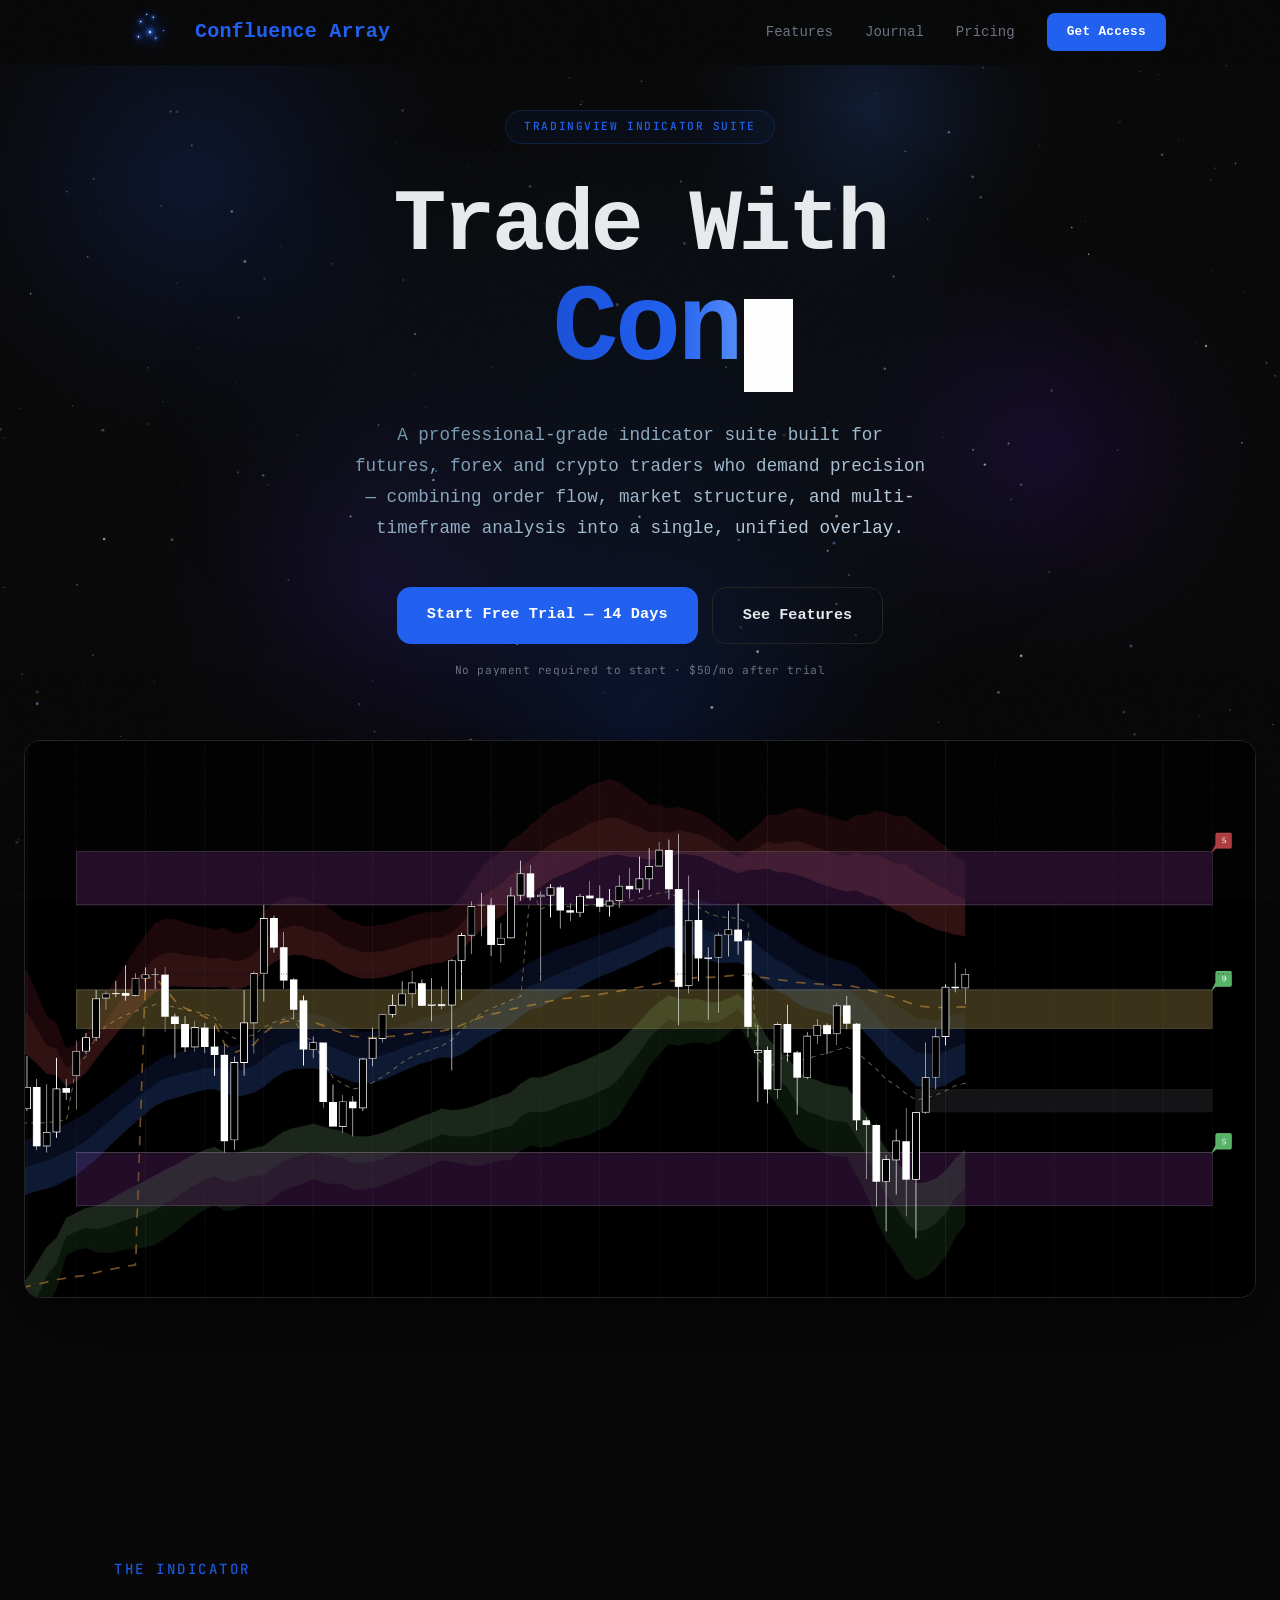
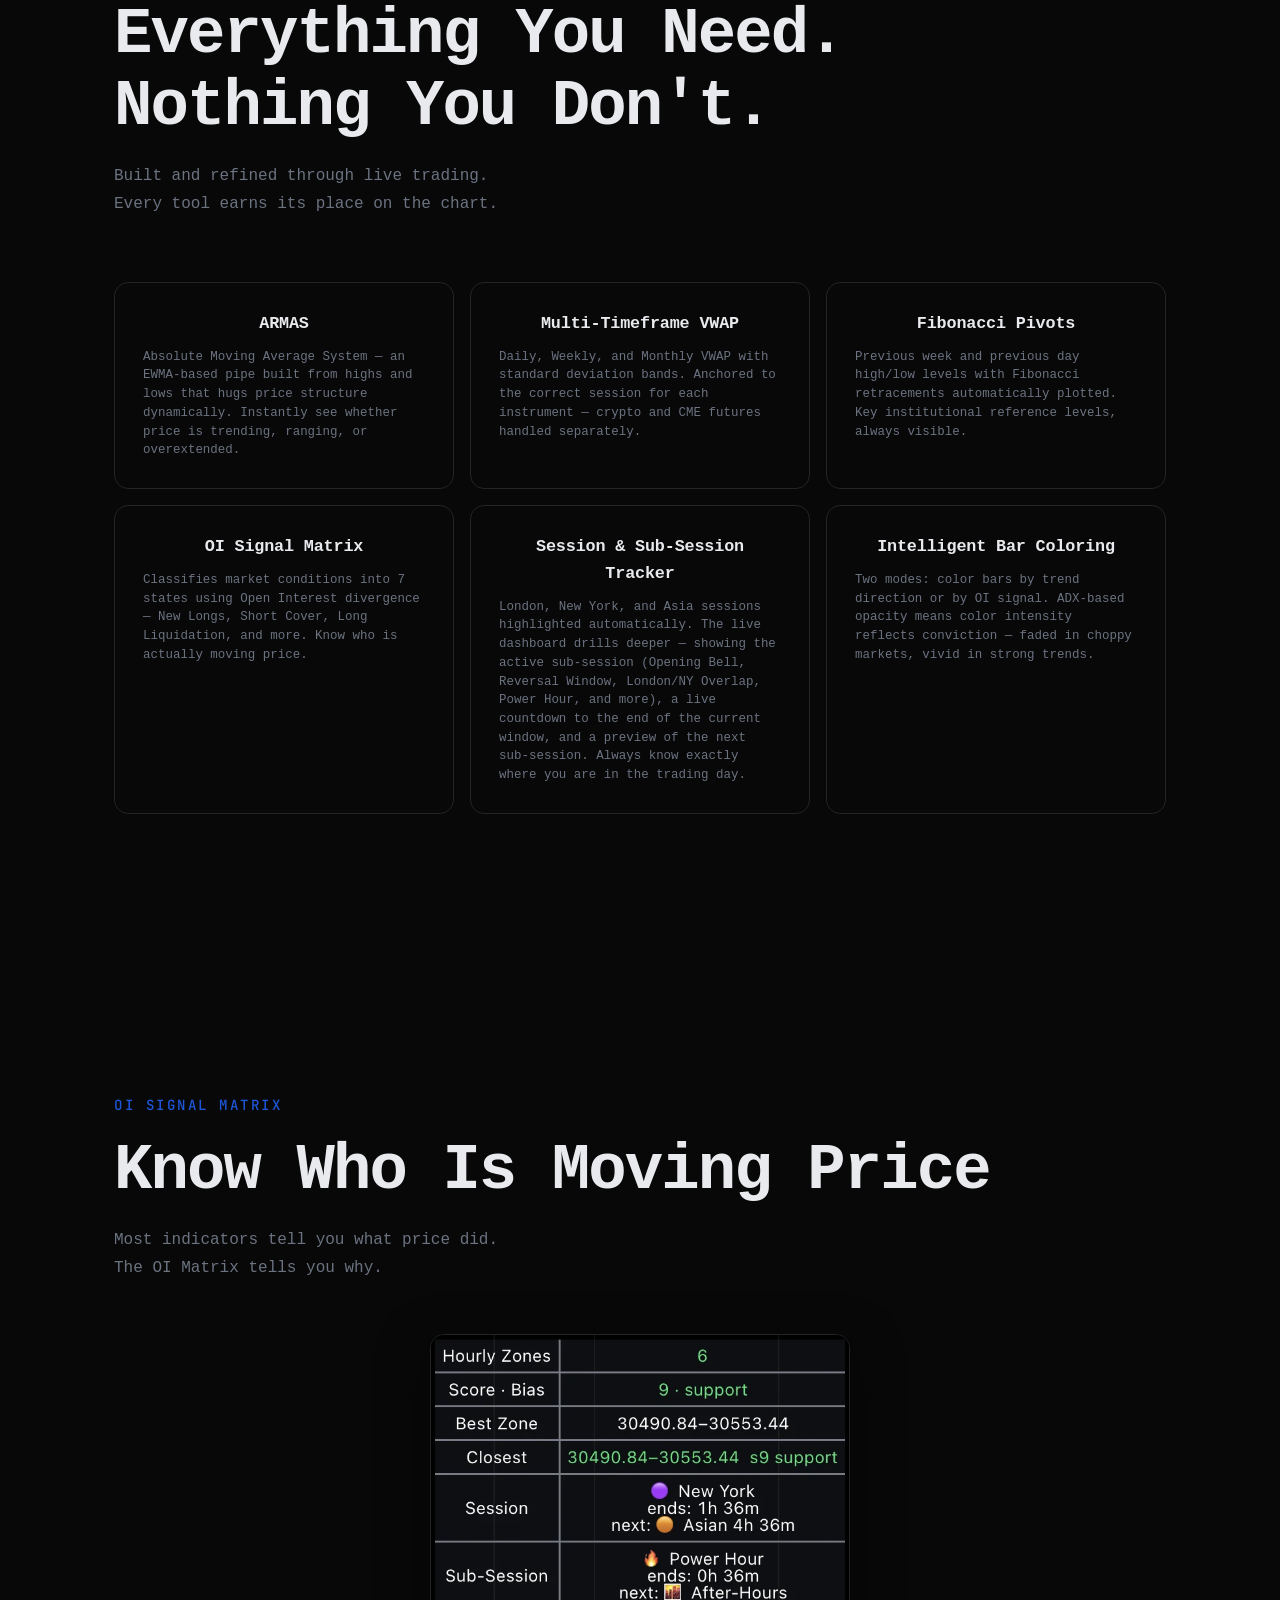
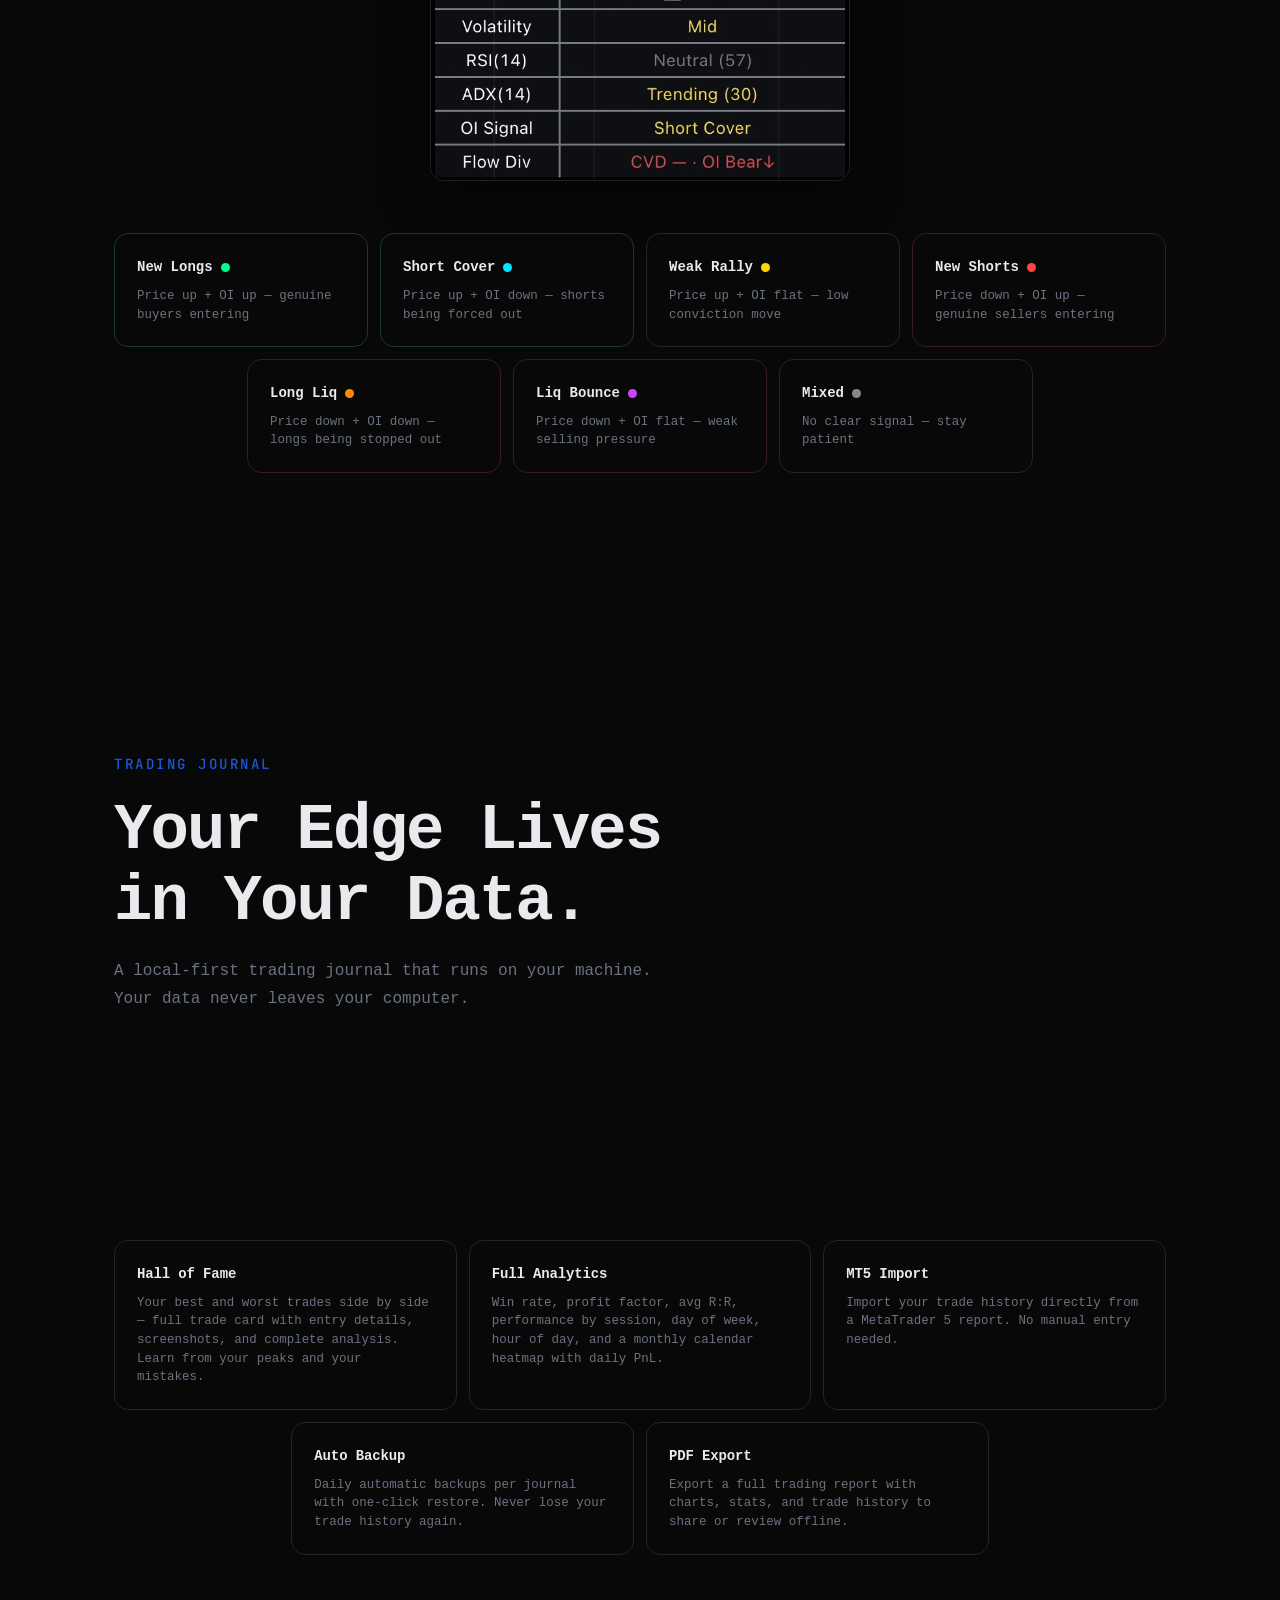
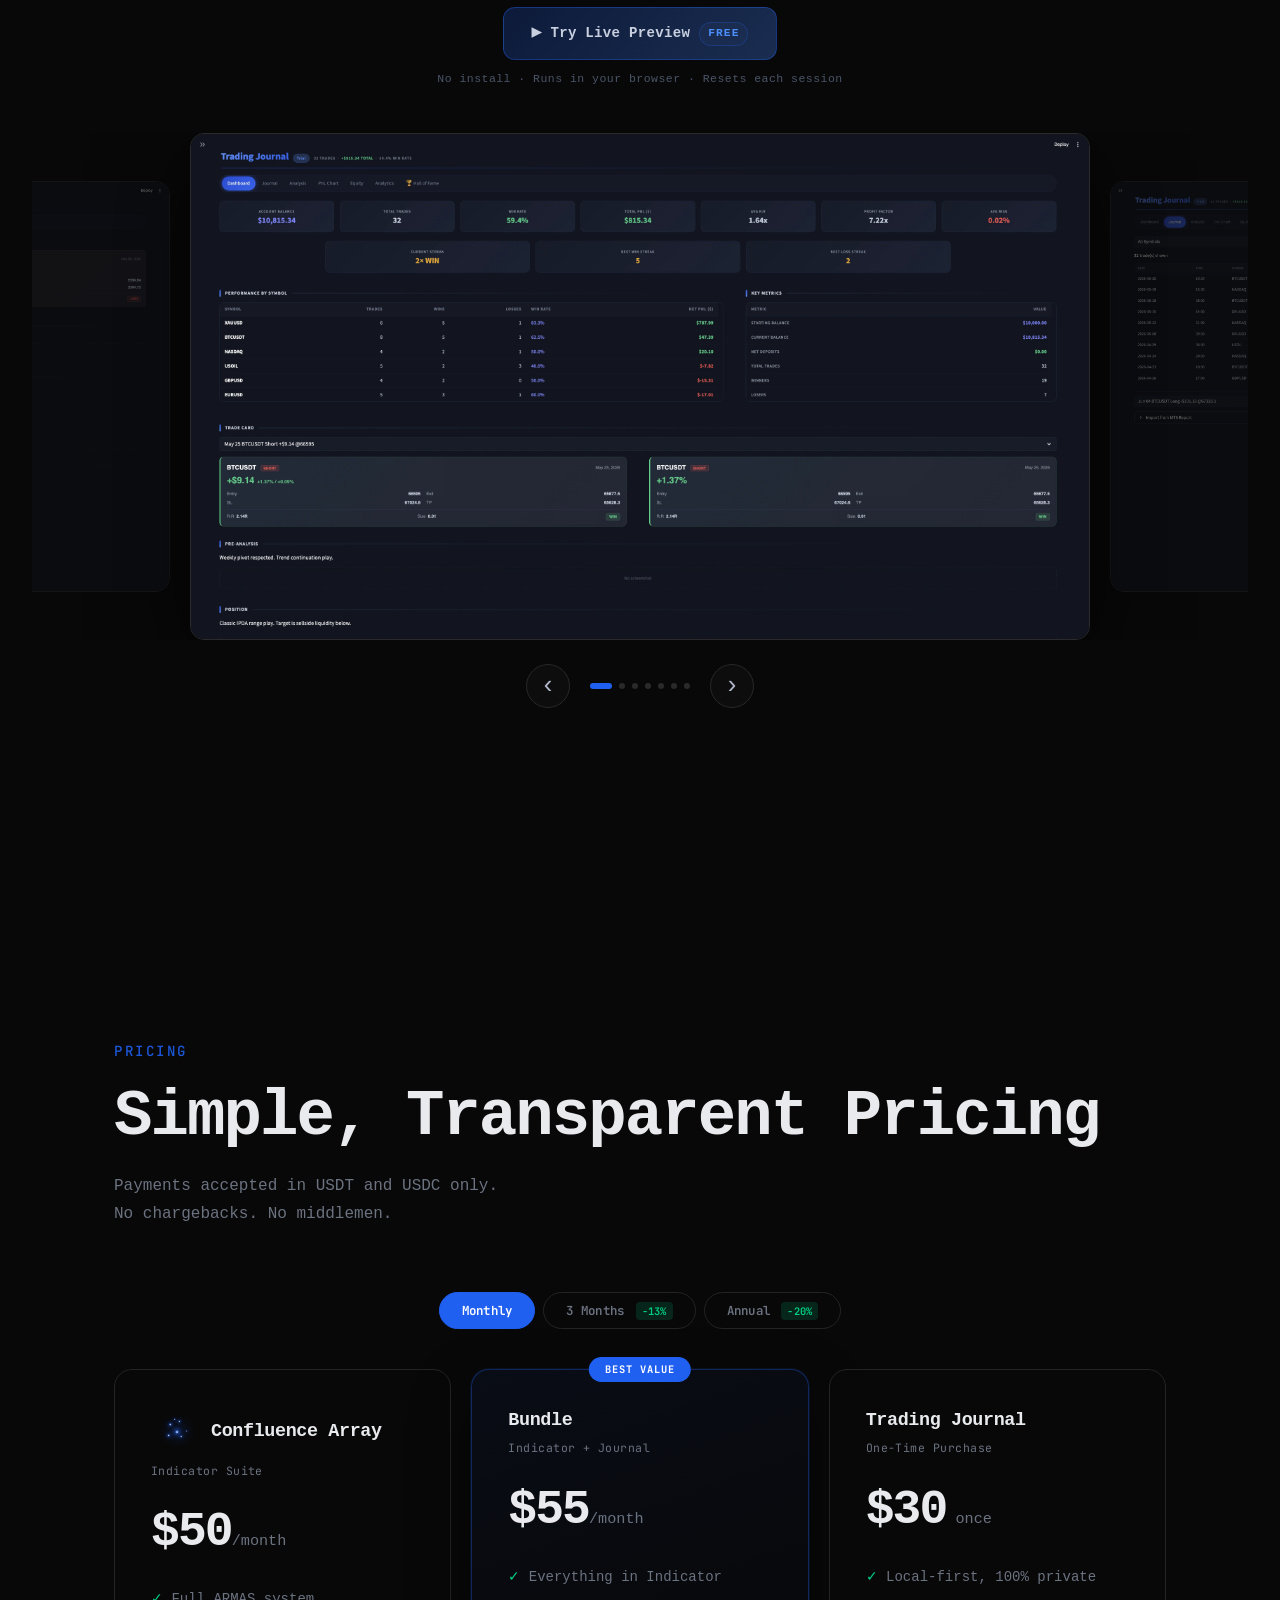
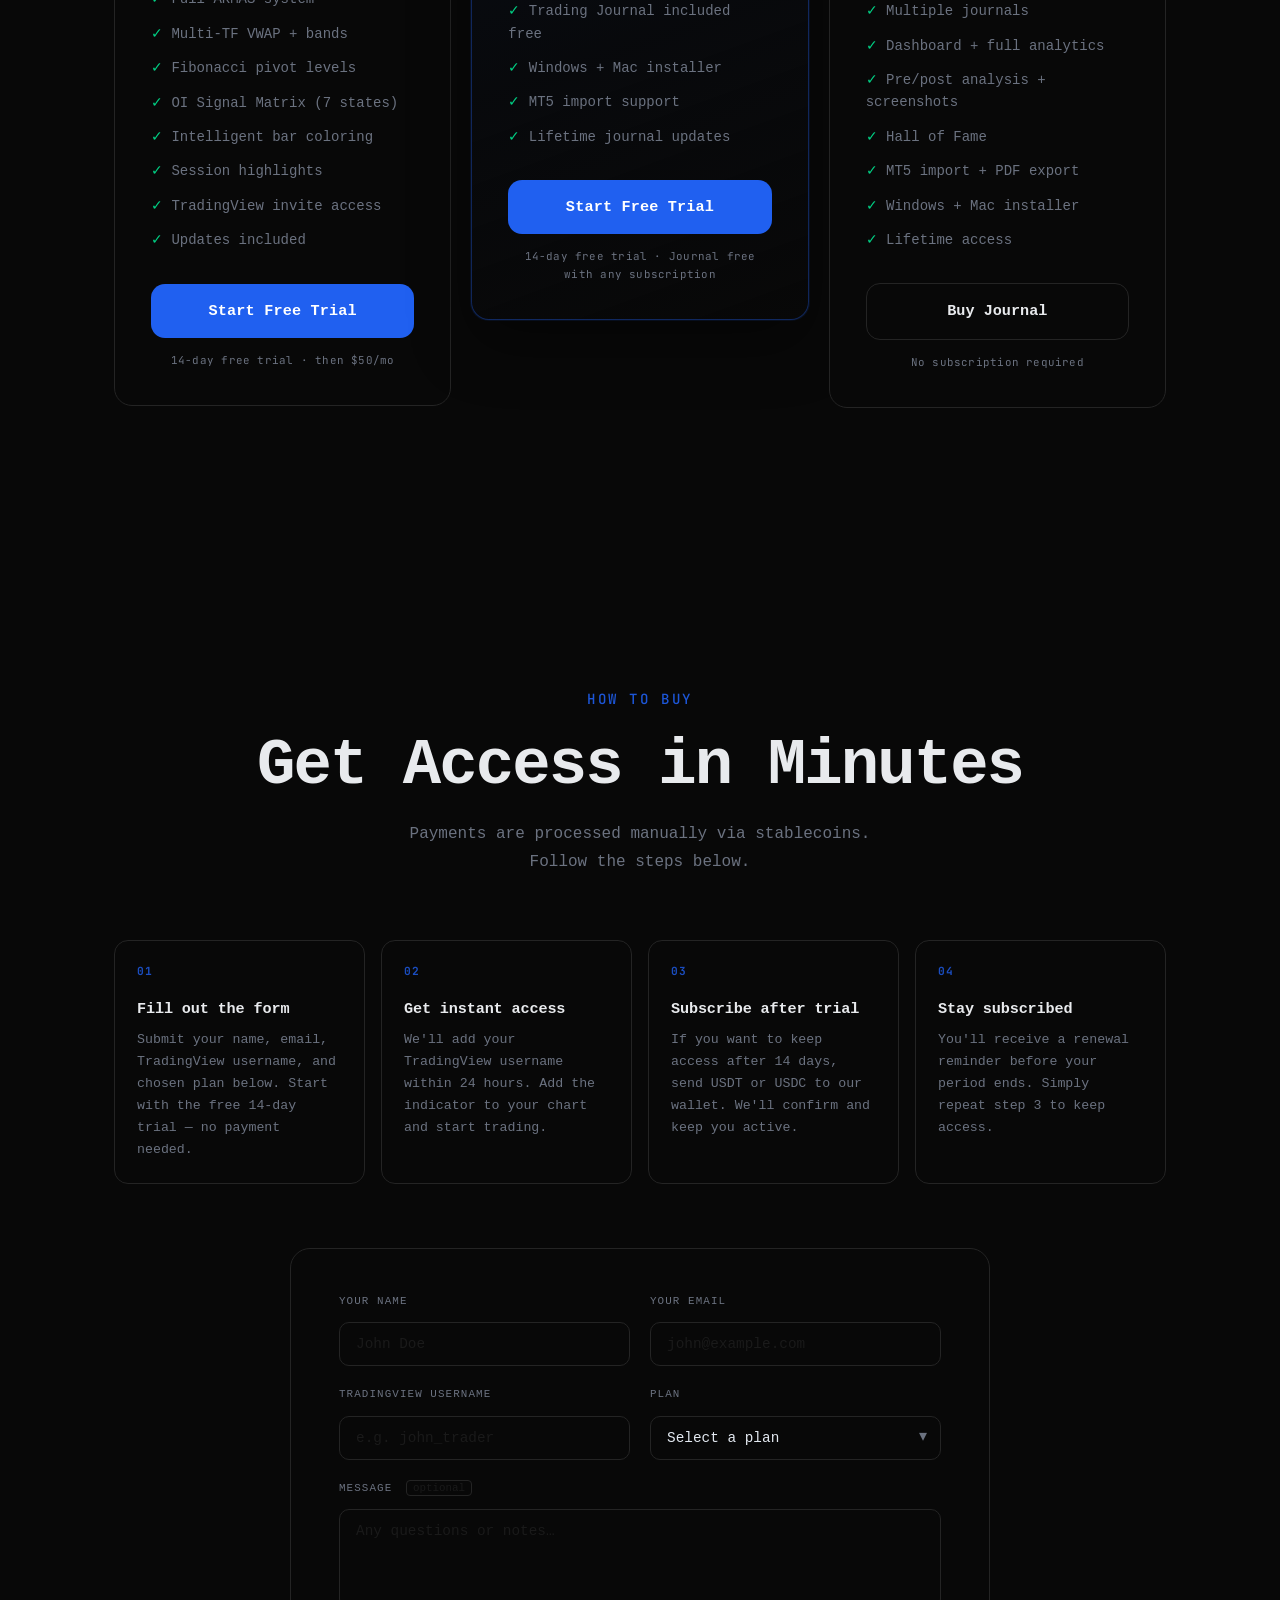
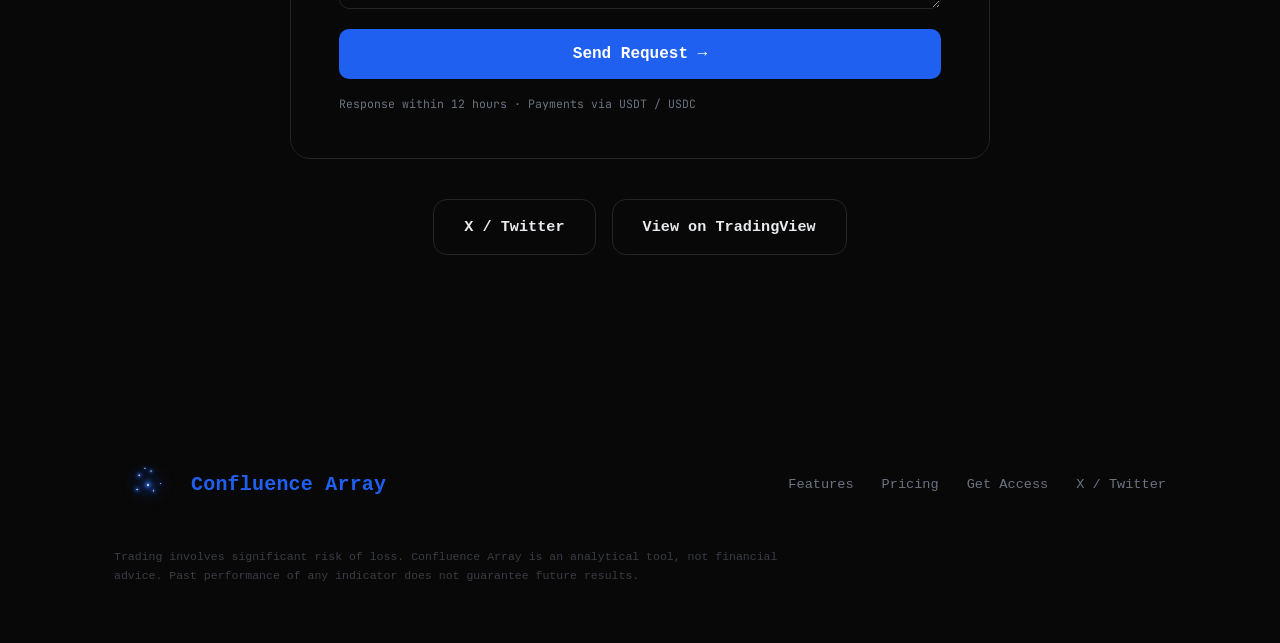
==== commit c20c7141: "Set hero icon to exact coordinates: left:-437px top:181px" ====
--- a/index.html
+++ b/index.html
@@ -100,7 +100,7 @@
   <section class="hero" id="hero">
     <div class="hero-badge">TradingView Indicator Suite</div>
     <img src="assets/logo-icon.svg" width="220" height="220"
-         style="position:absolute;left:-420px;top:5%;transform:translateY(-50%);pointer-events:none;opacity:0.9;"
+         style="position:absolute;left:-437px;top:181px;transform:translate(-50%,-50%);pointer-events:none;opacity:0.9;"
          alt=""/>
     <h1><span id="hero-line1" class="typing"></span><br /><span id="hero-line2" class="gradient-text"></span></h1>
     <p class="hero-sub">
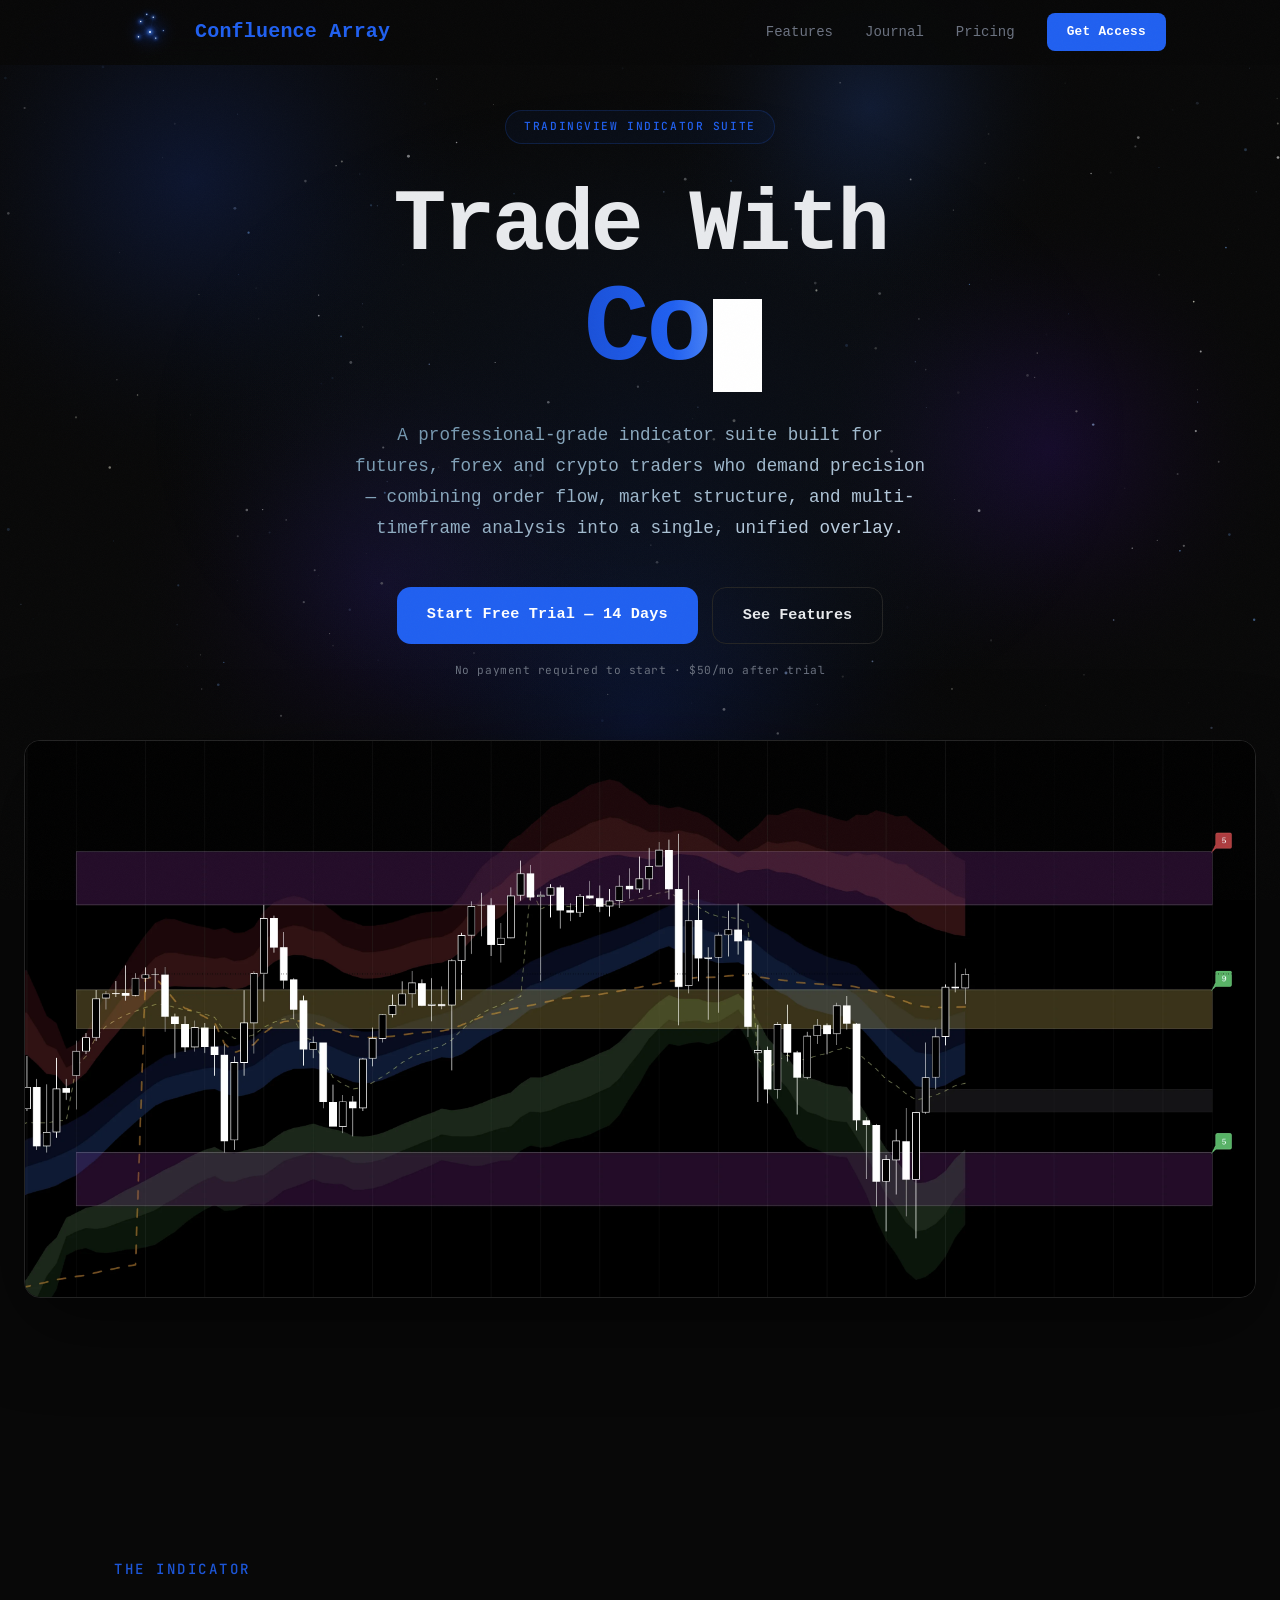
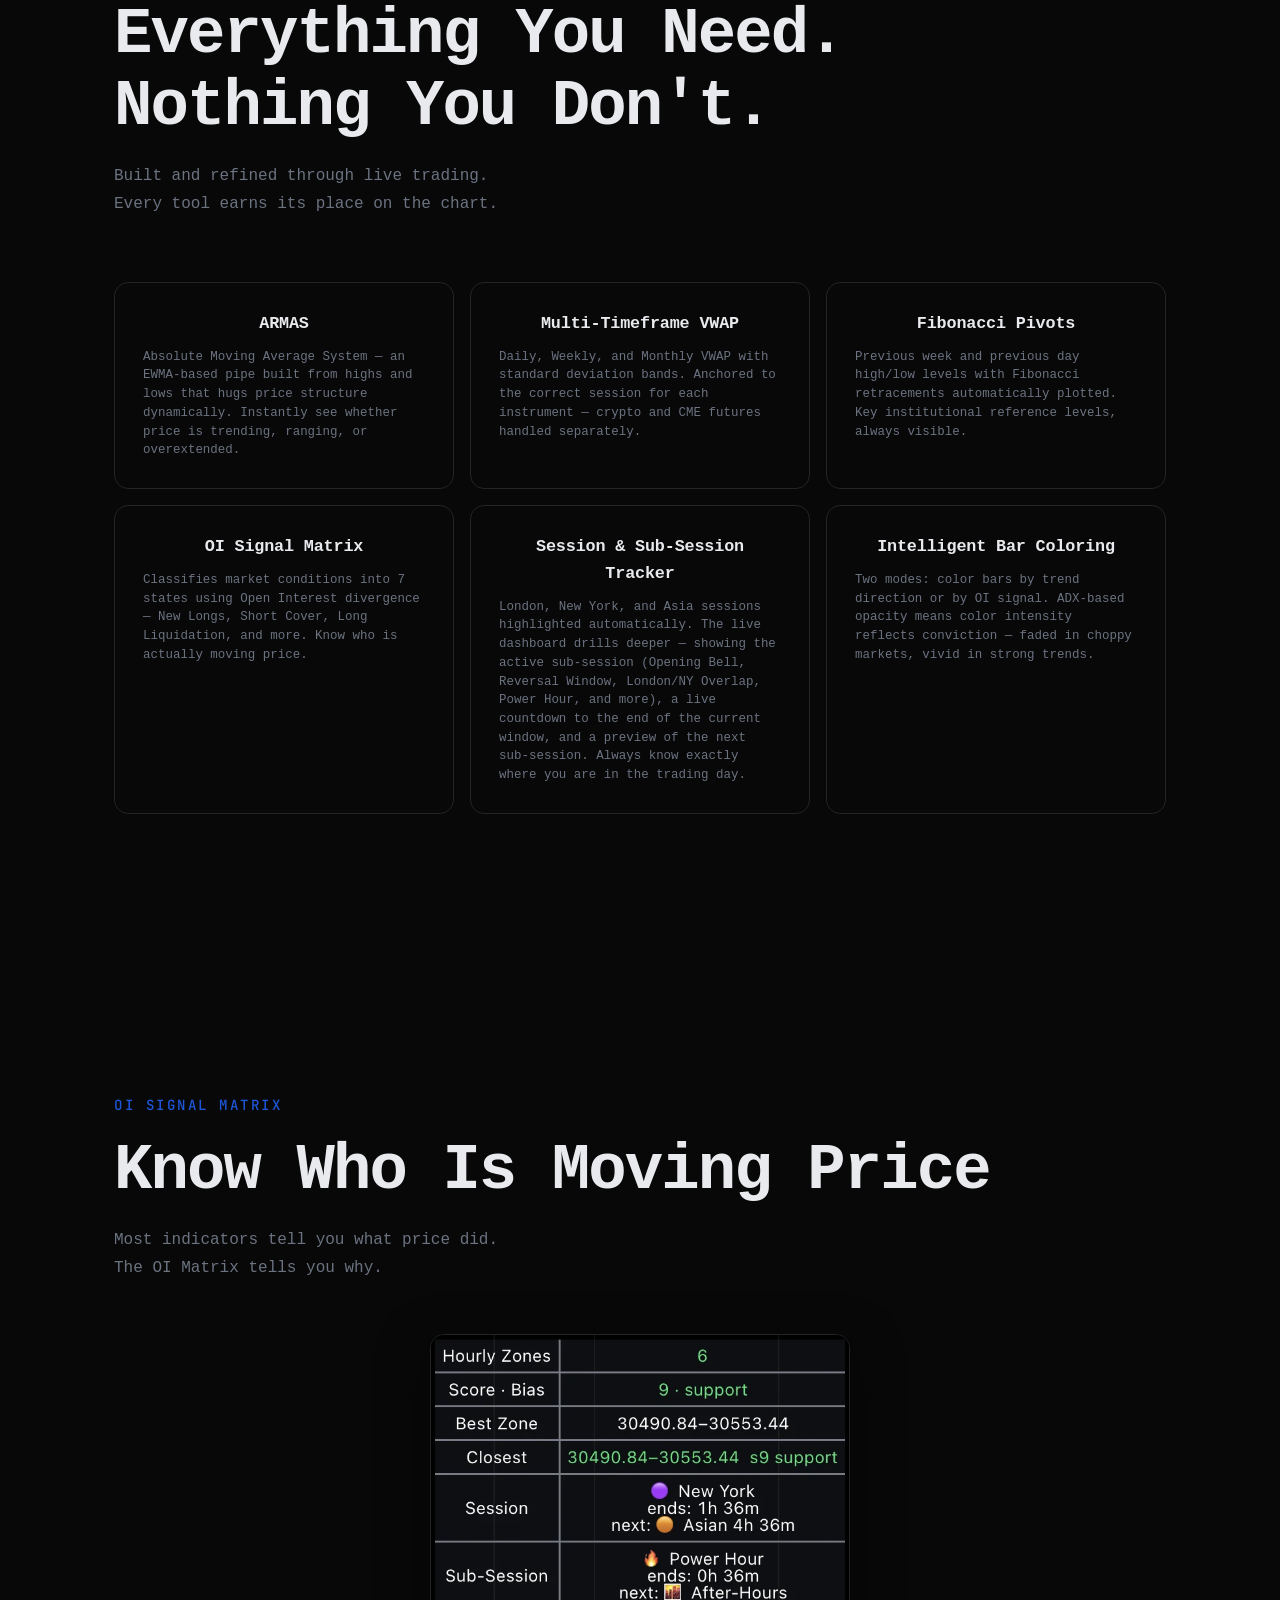
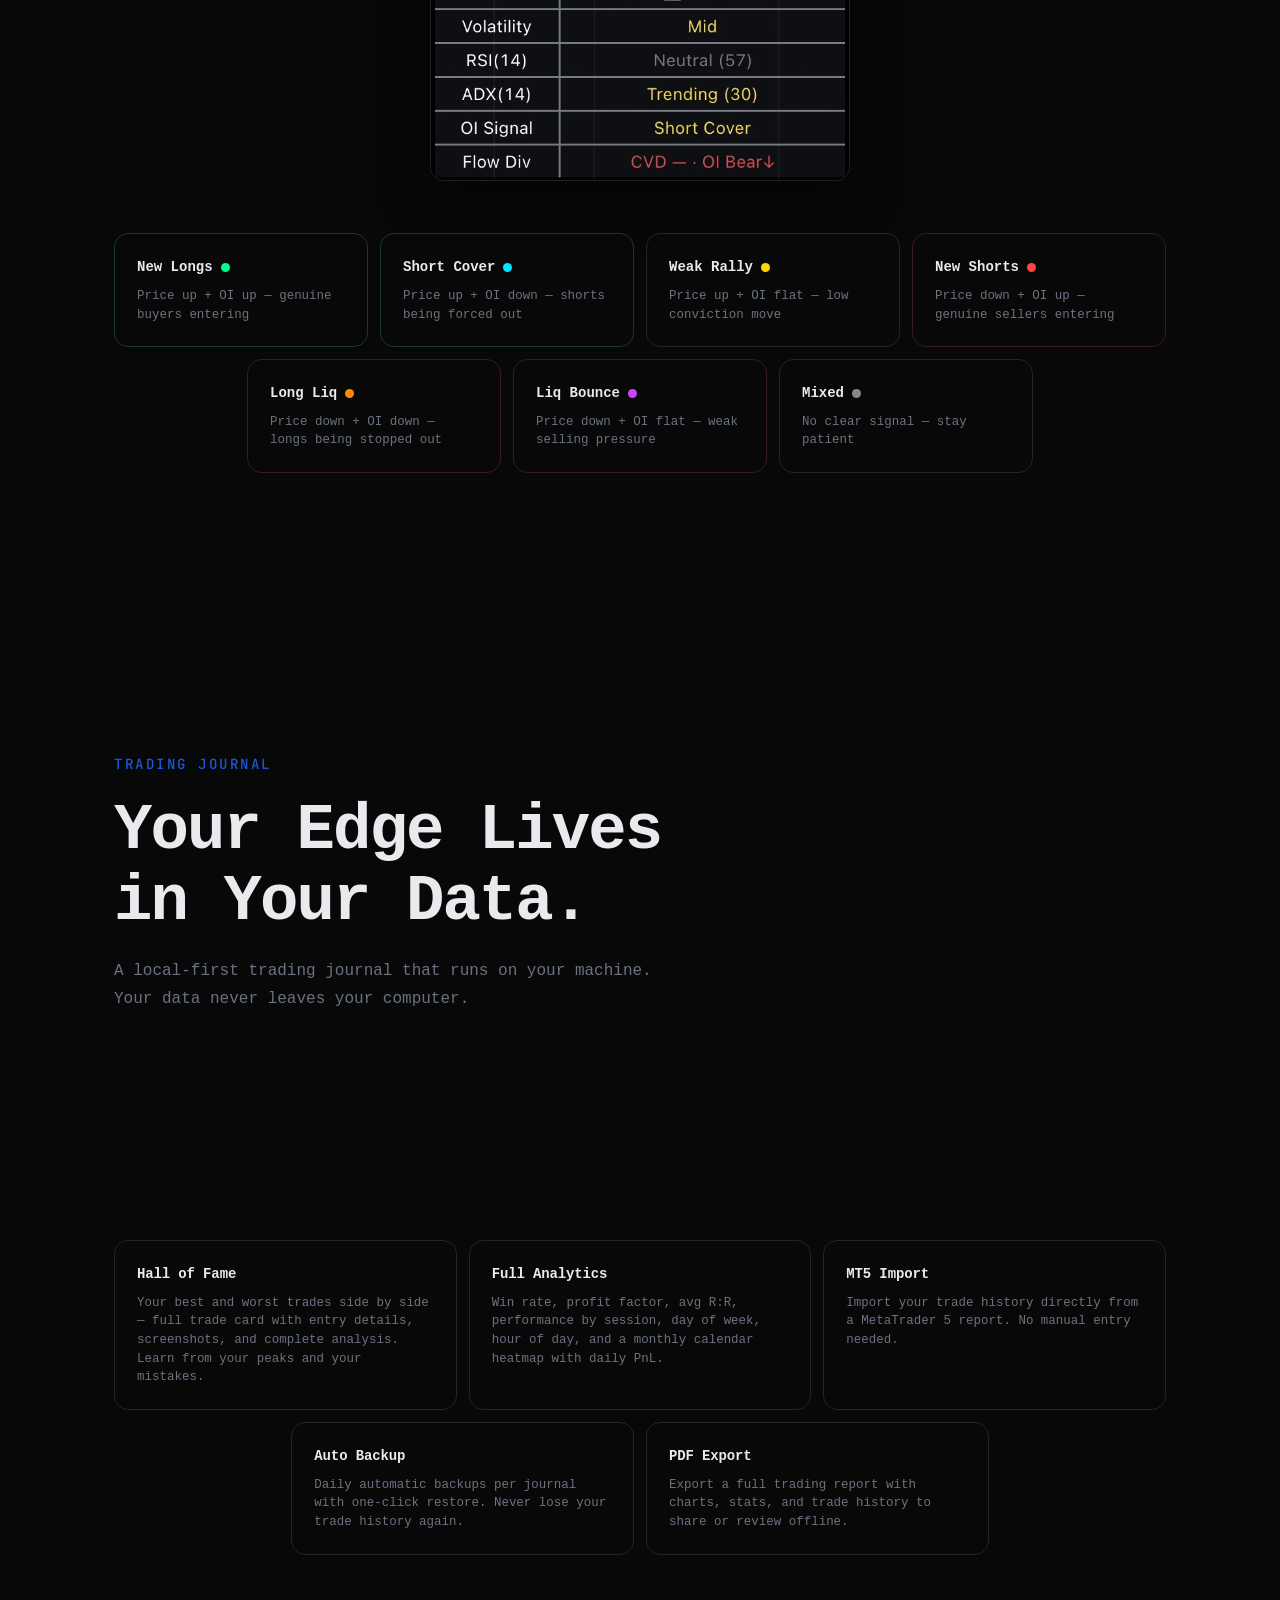
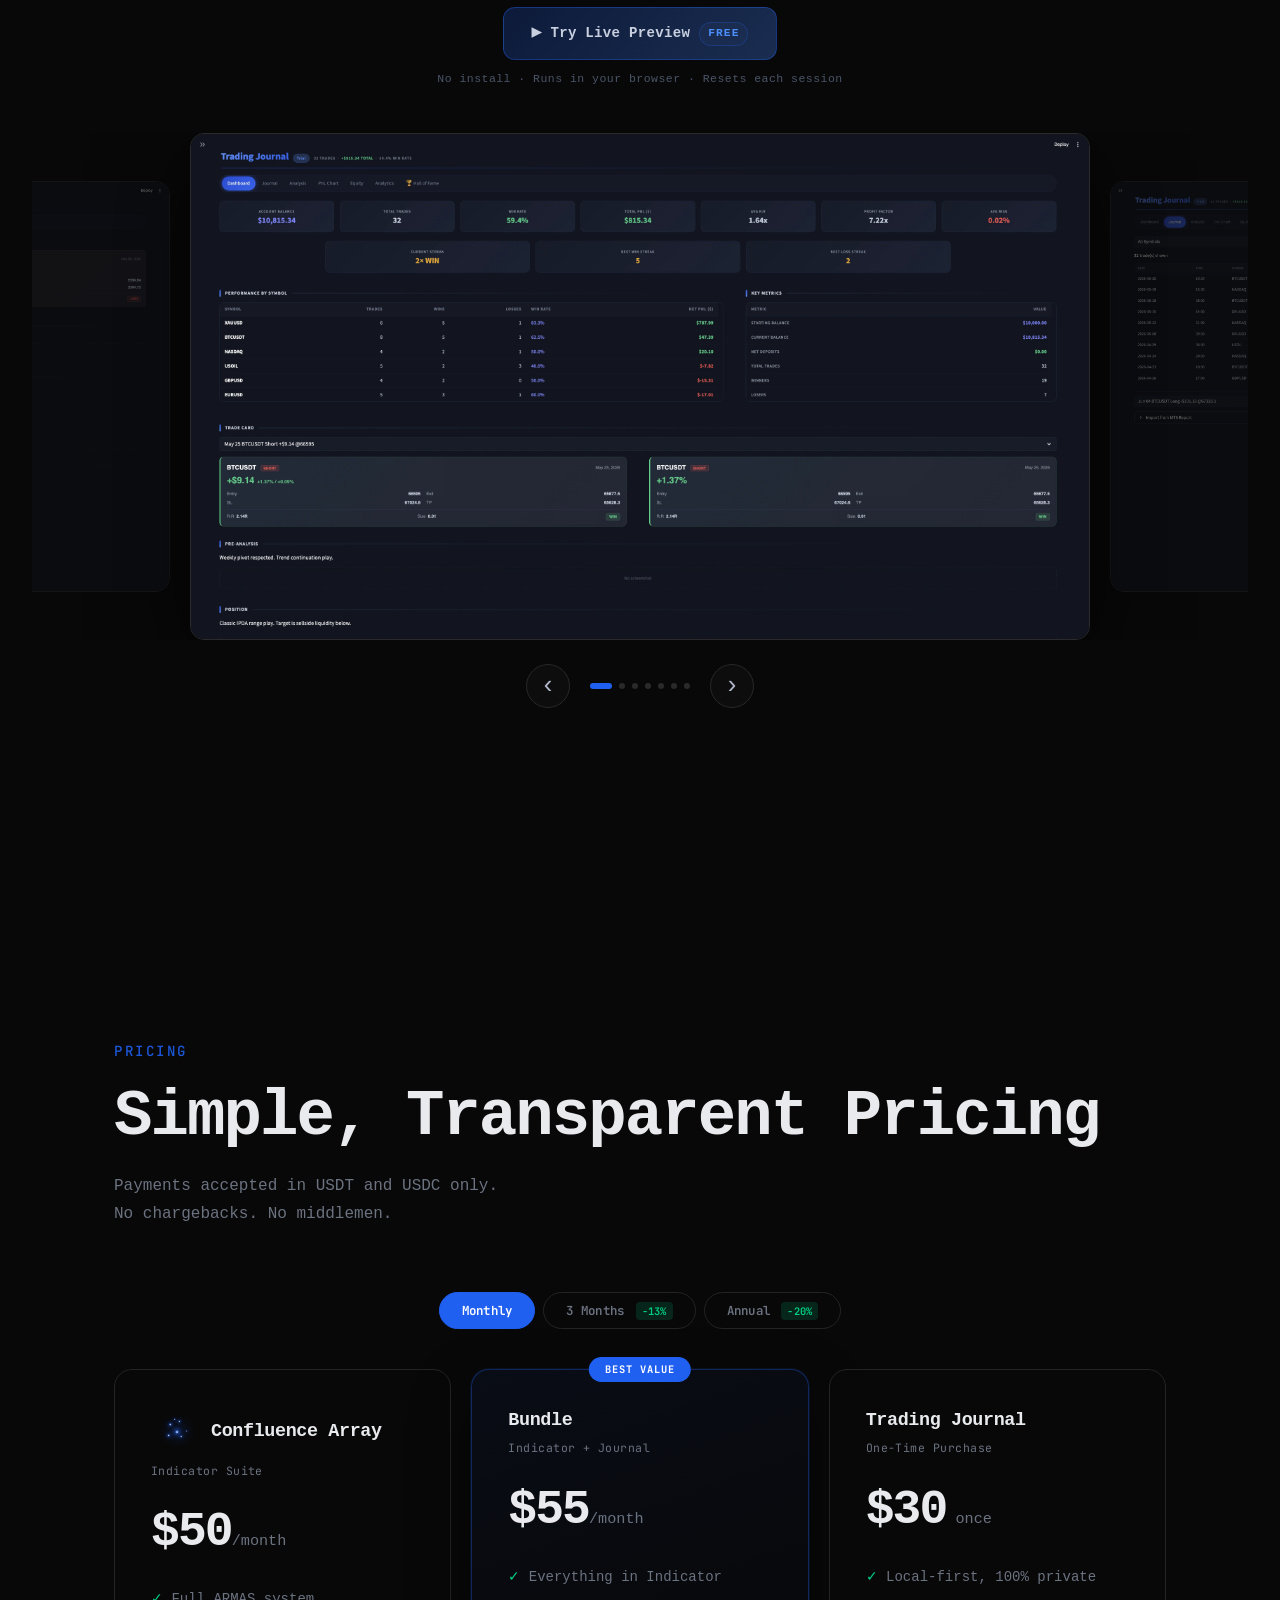
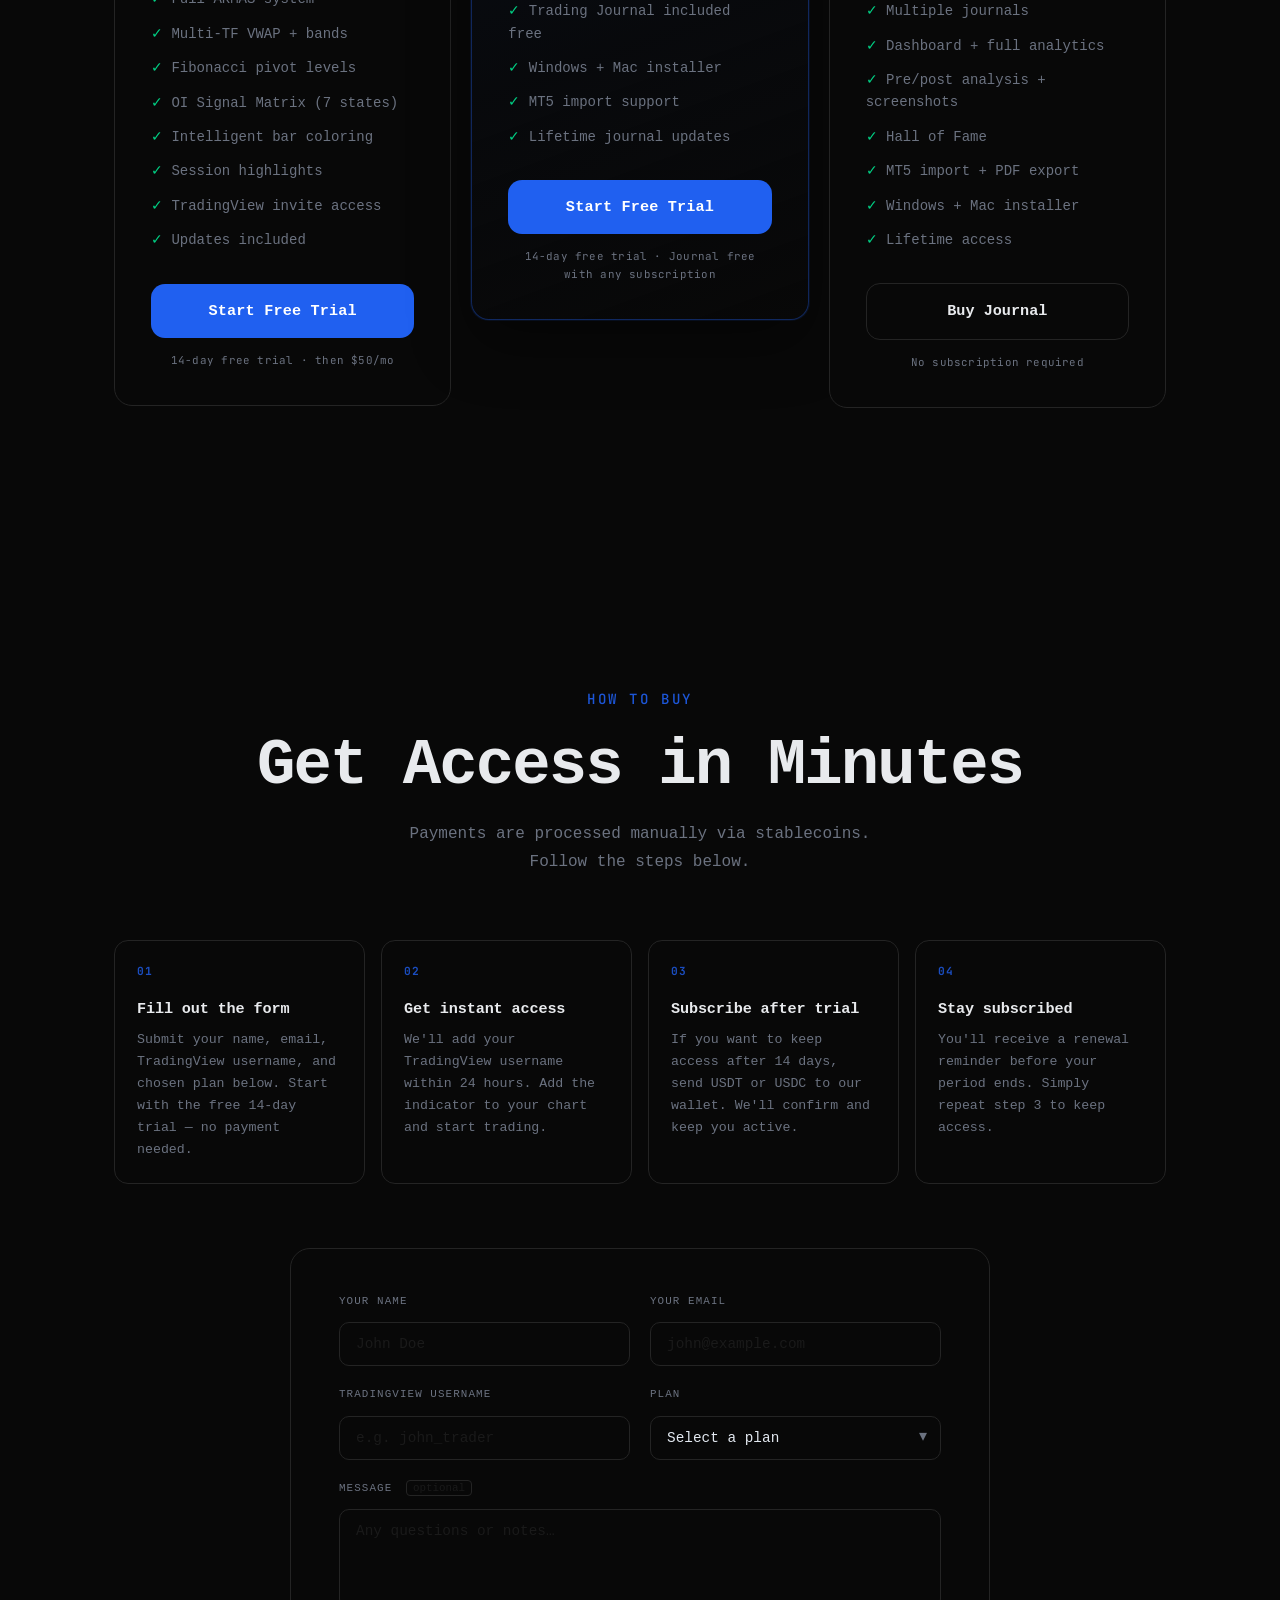
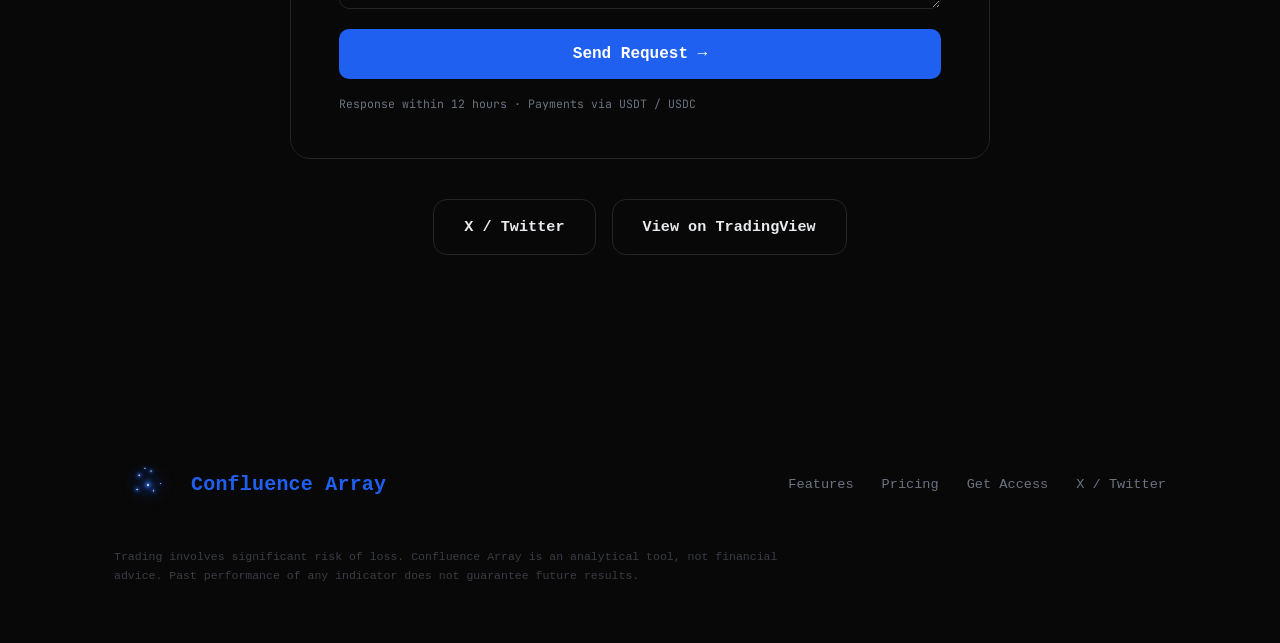
==== commit f83c601c: "Double hero icon size to 440px" ====
--- a/index.html
+++ b/index.html
@@ -99,7 +99,7 @@
   <!-- ── HERO ─────────────────────────────────────────────────────────────── -->
   <section class="hero" id="hero">
     <div class="hero-badge">TradingView Indicator Suite</div>
-    <img src="assets/logo-icon.svg" width="220" height="220"
+    <img src="assets/logo-icon.svg" width="440" height="440"
          style="position:absolute;left:-437px;top:181px;transform:translate(-50%,-50%);pointer-events:none;opacity:0.9;"
          alt=""/>
     <h1><span id="hero-line1" class="typing"></span><br /><span id="hero-line2" class="gradient-text"></span></h1>
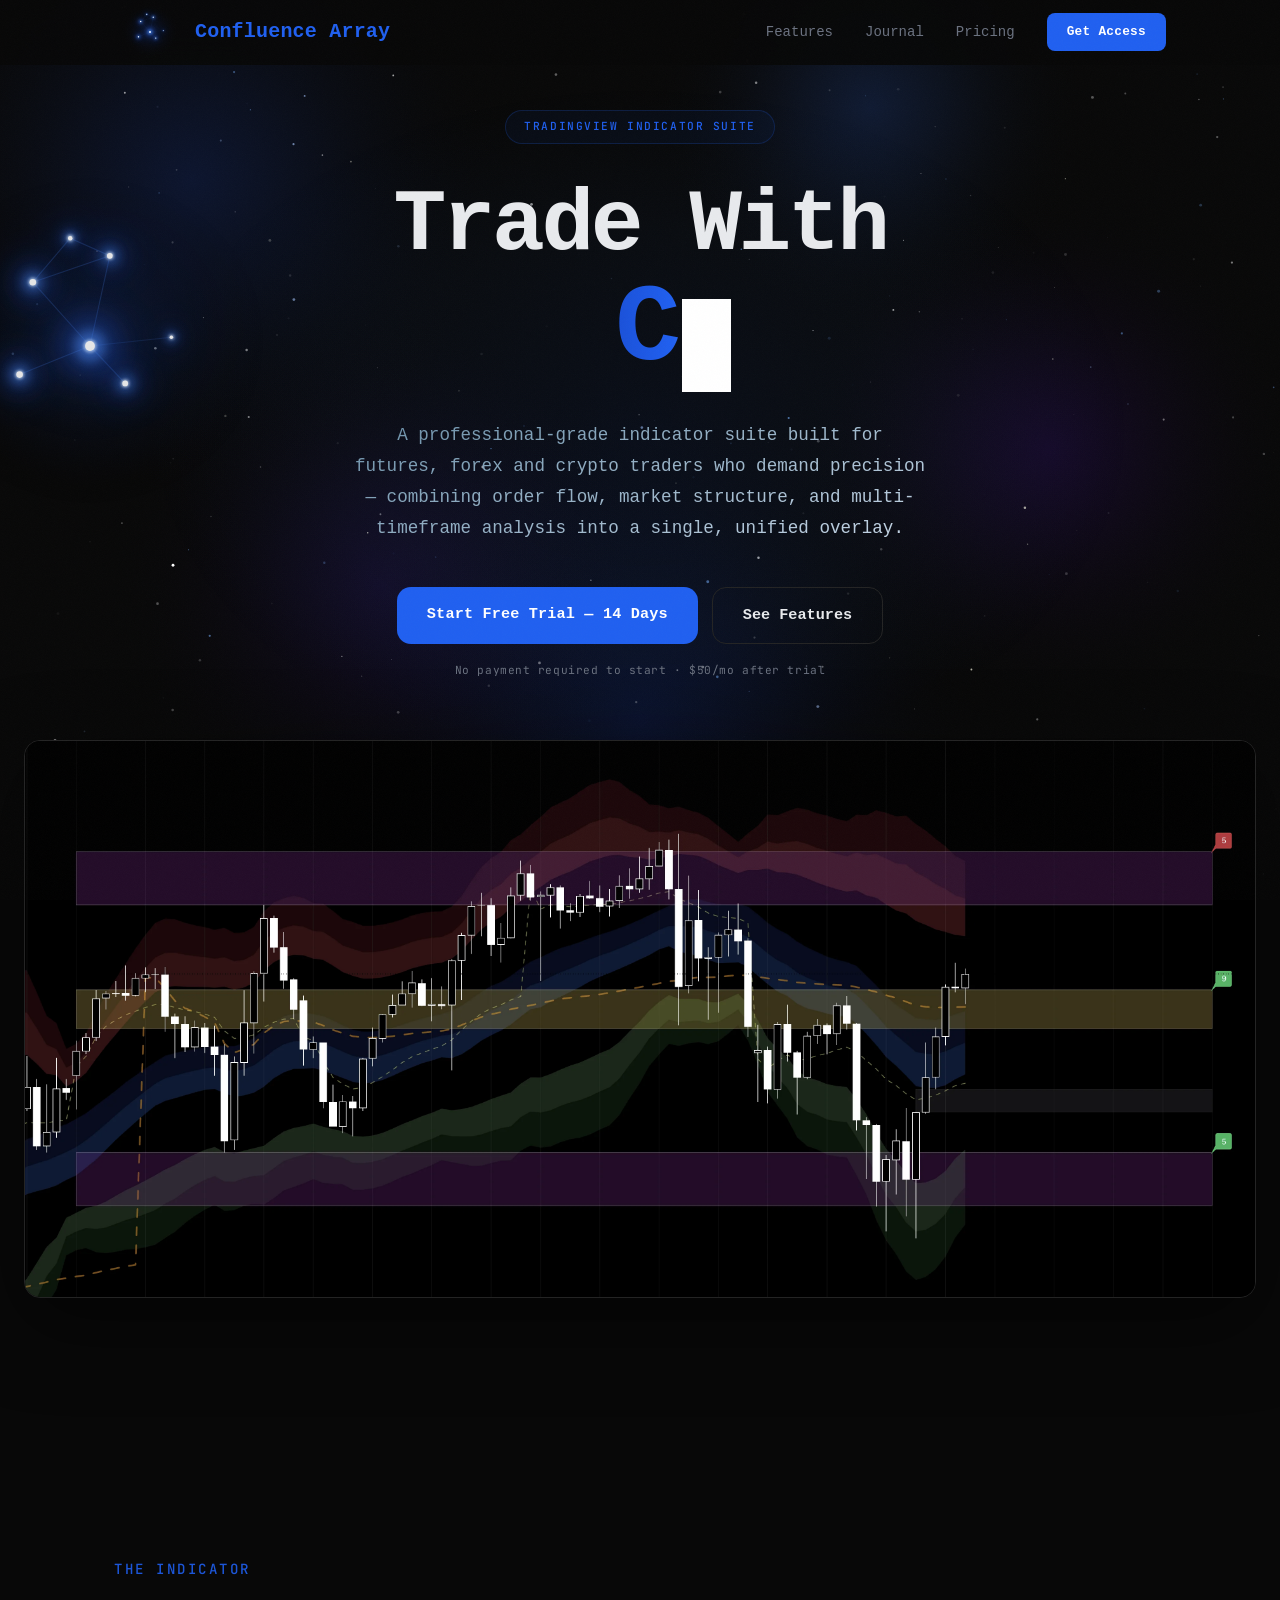
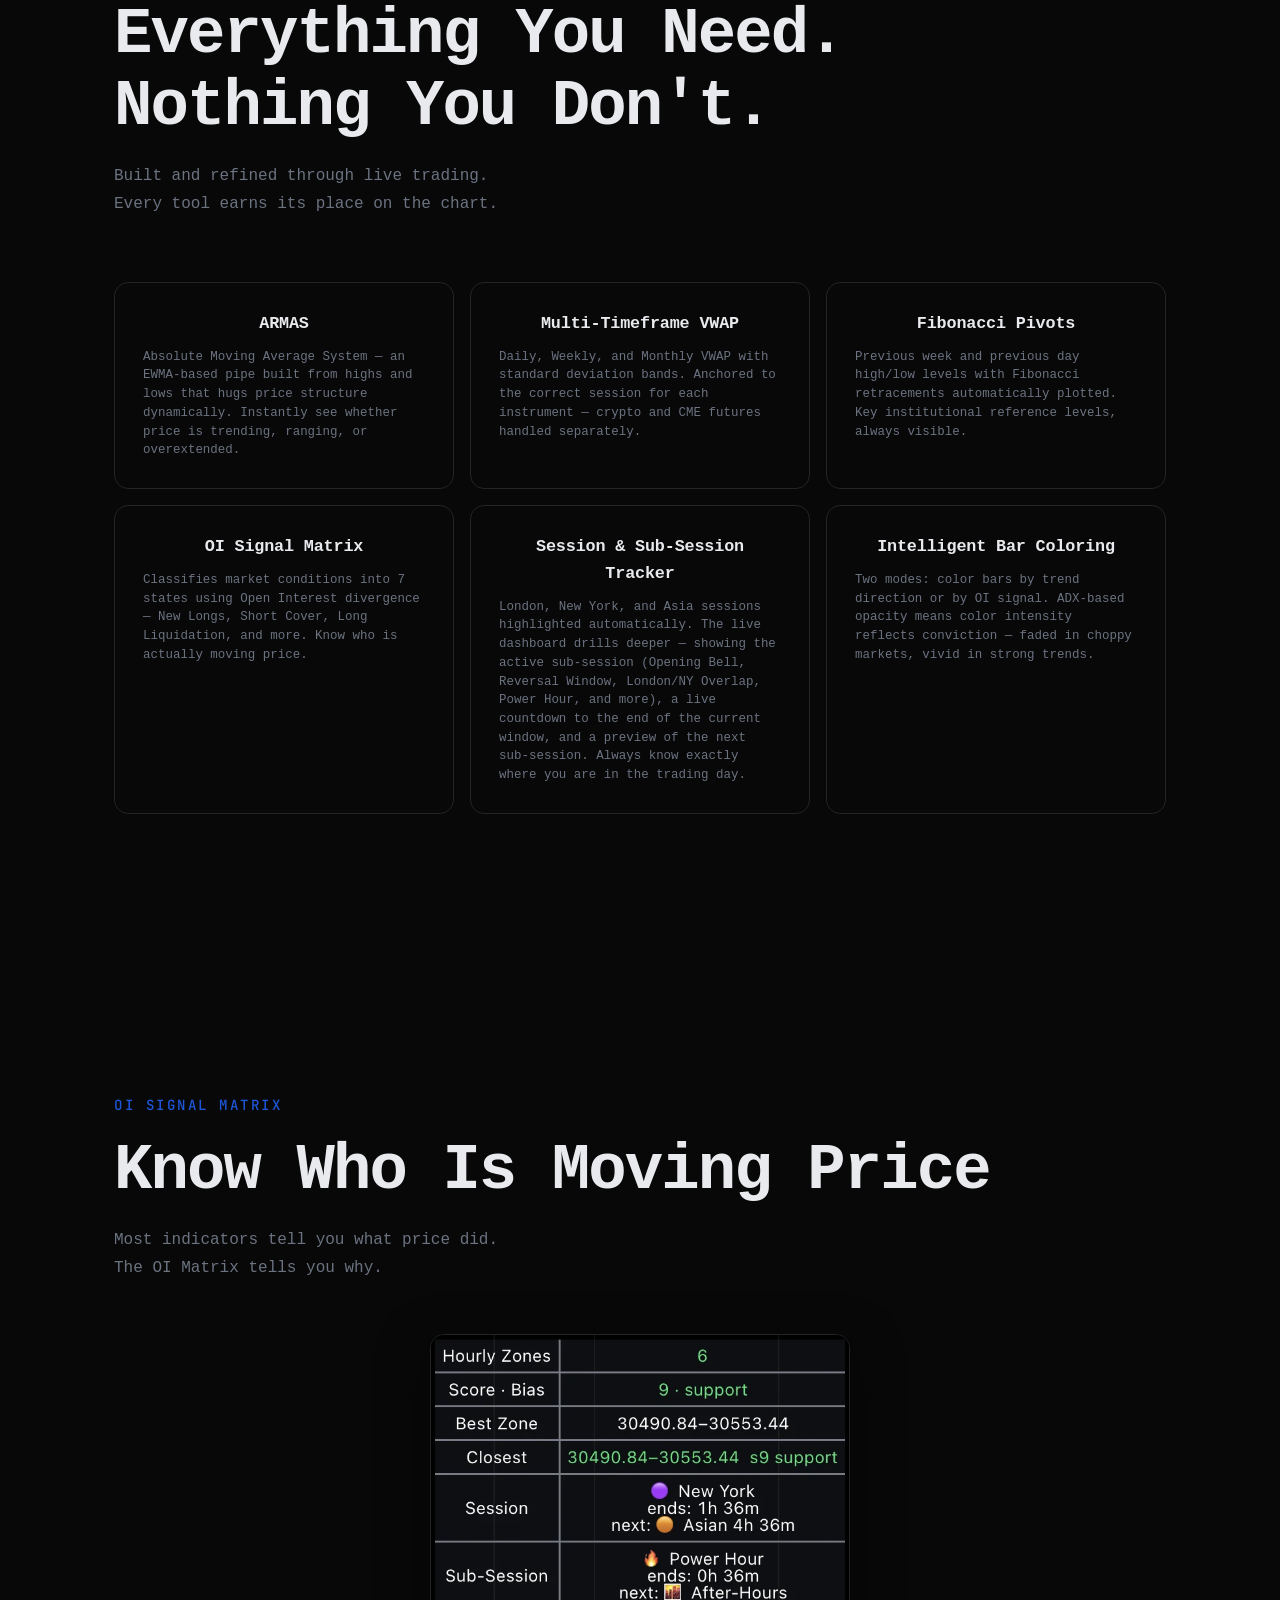
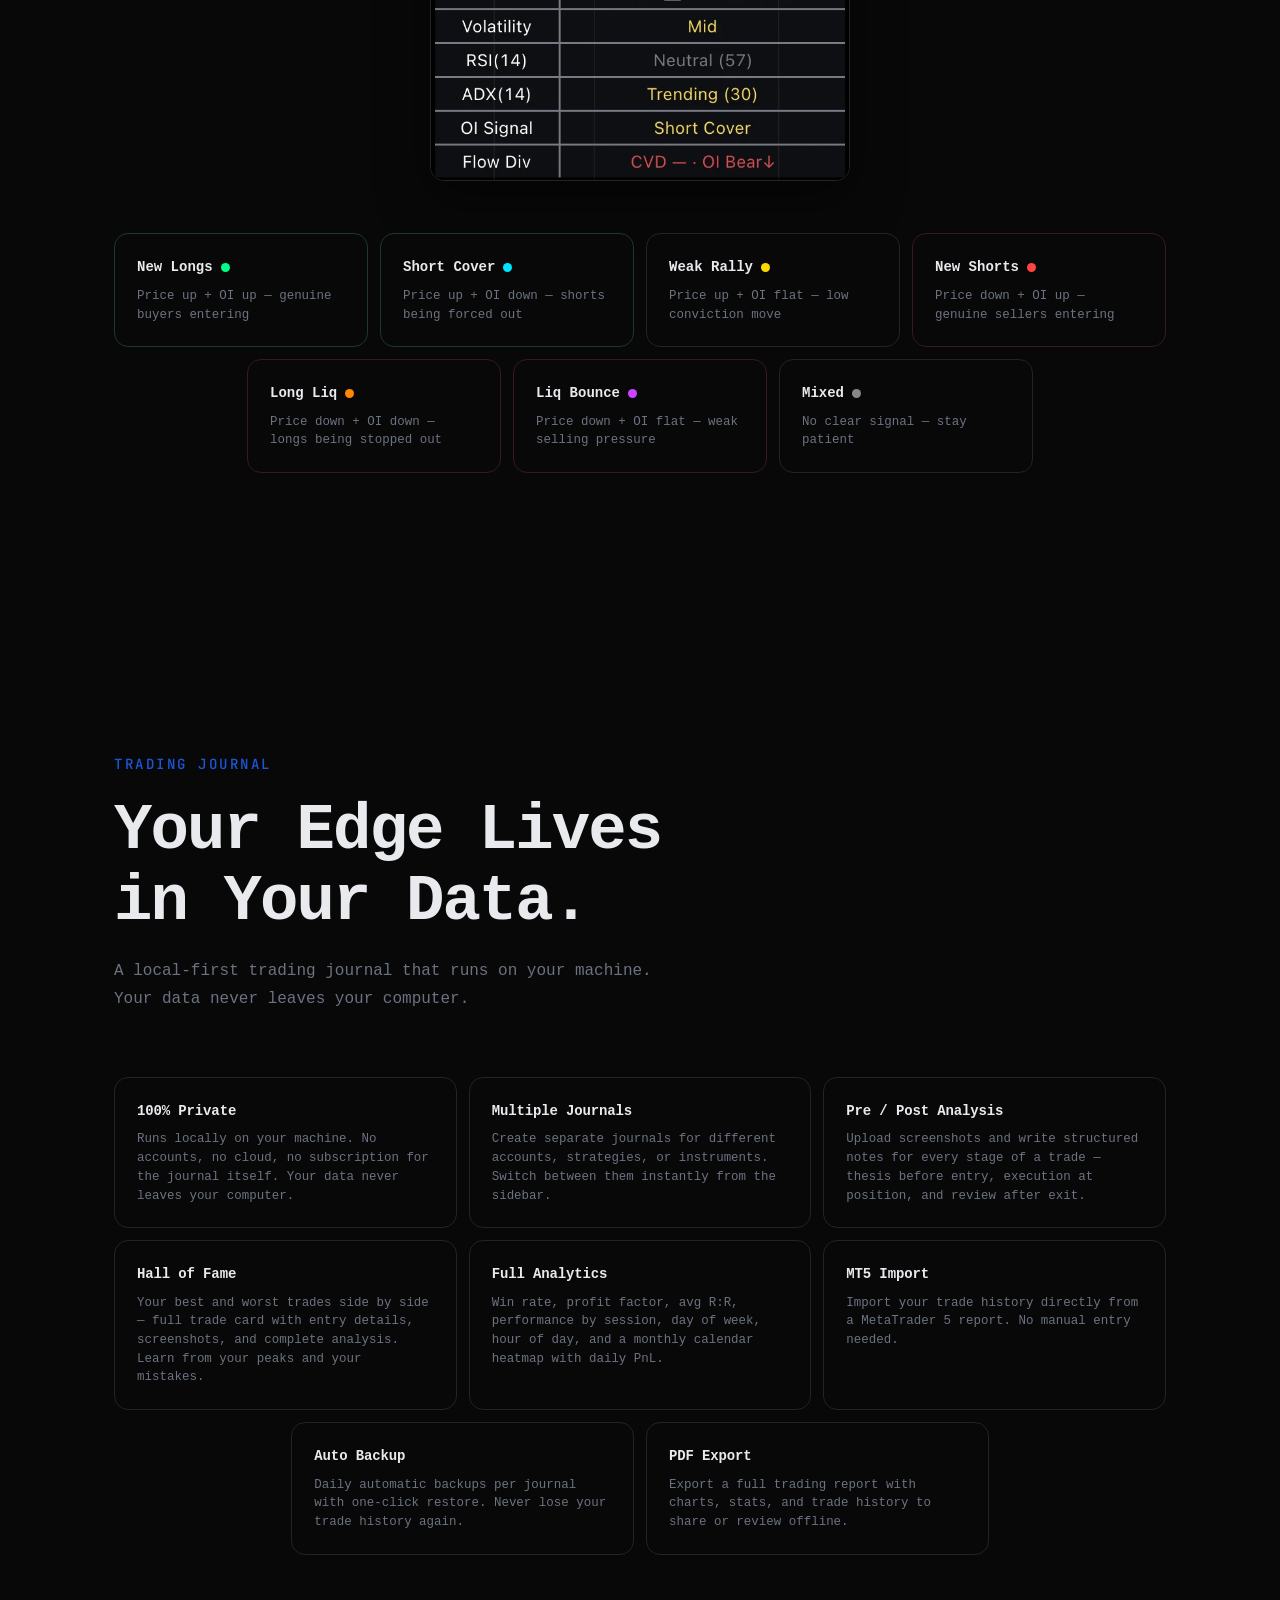
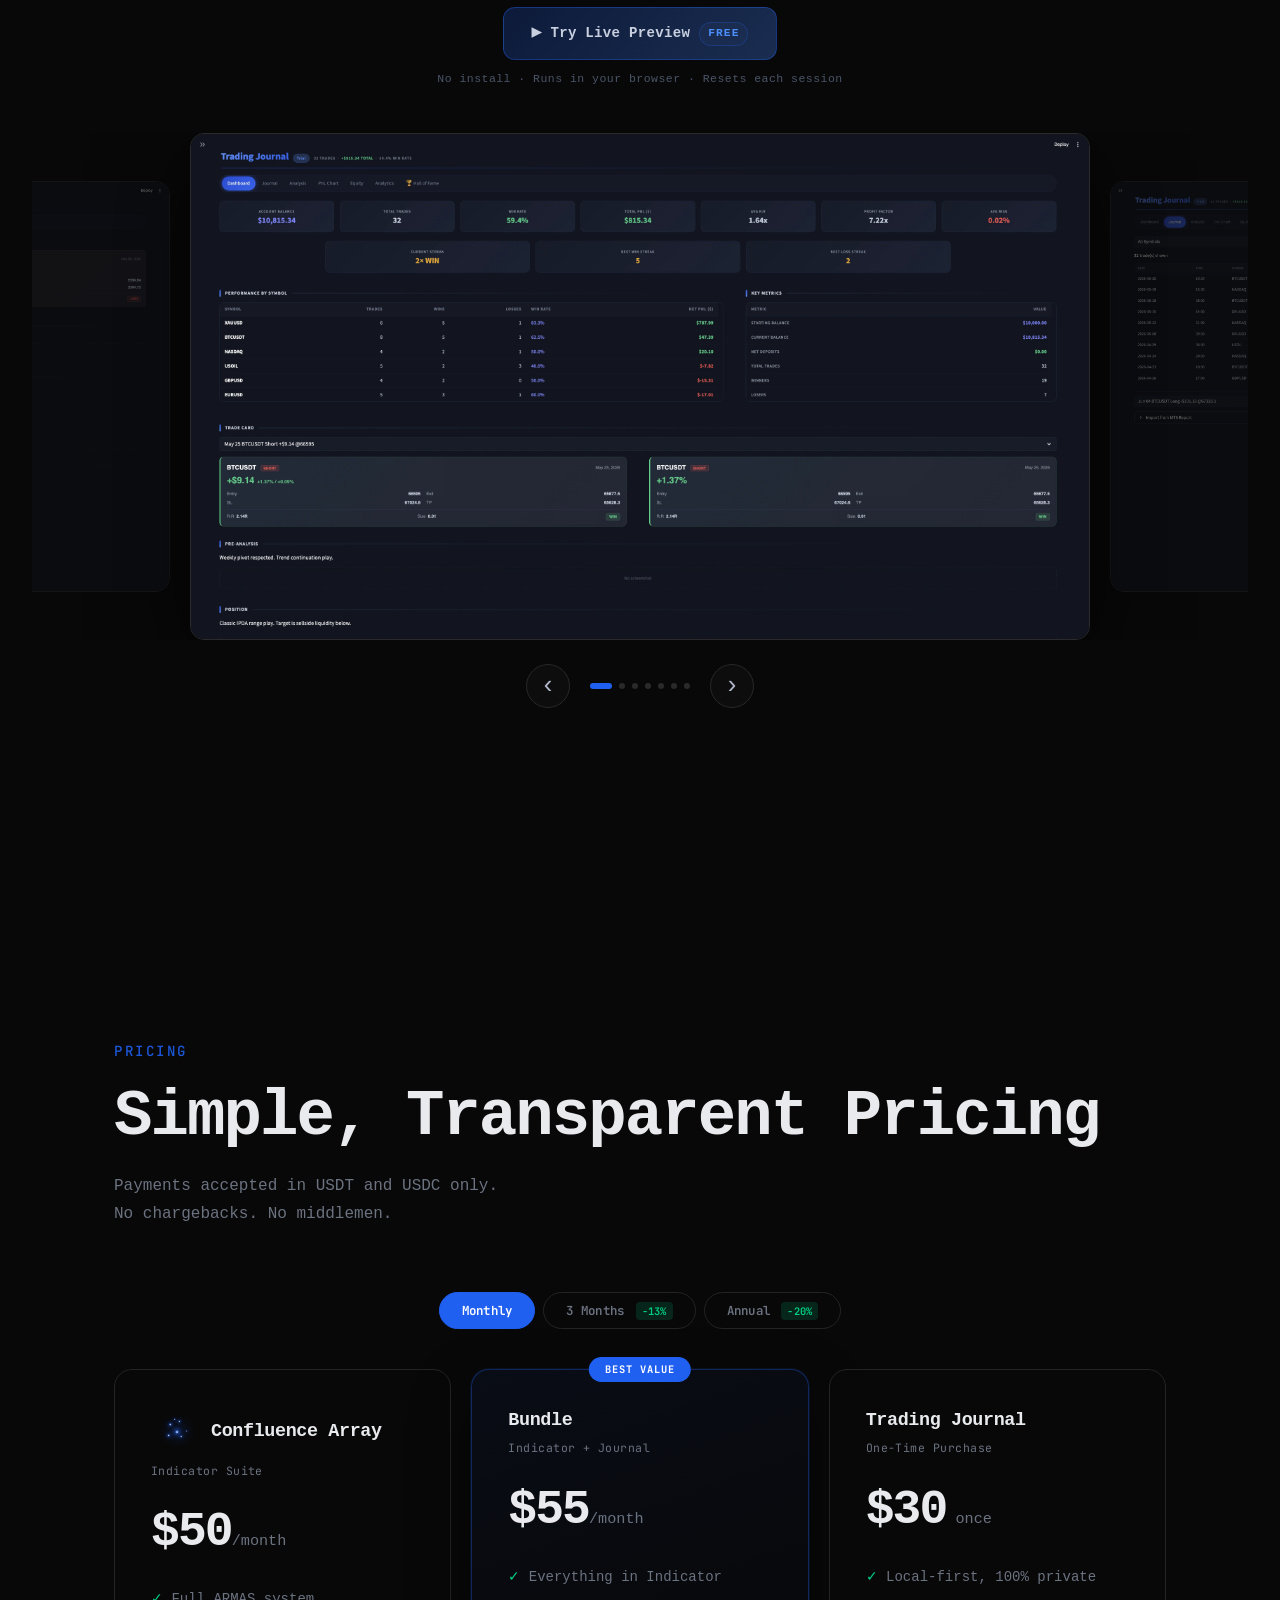
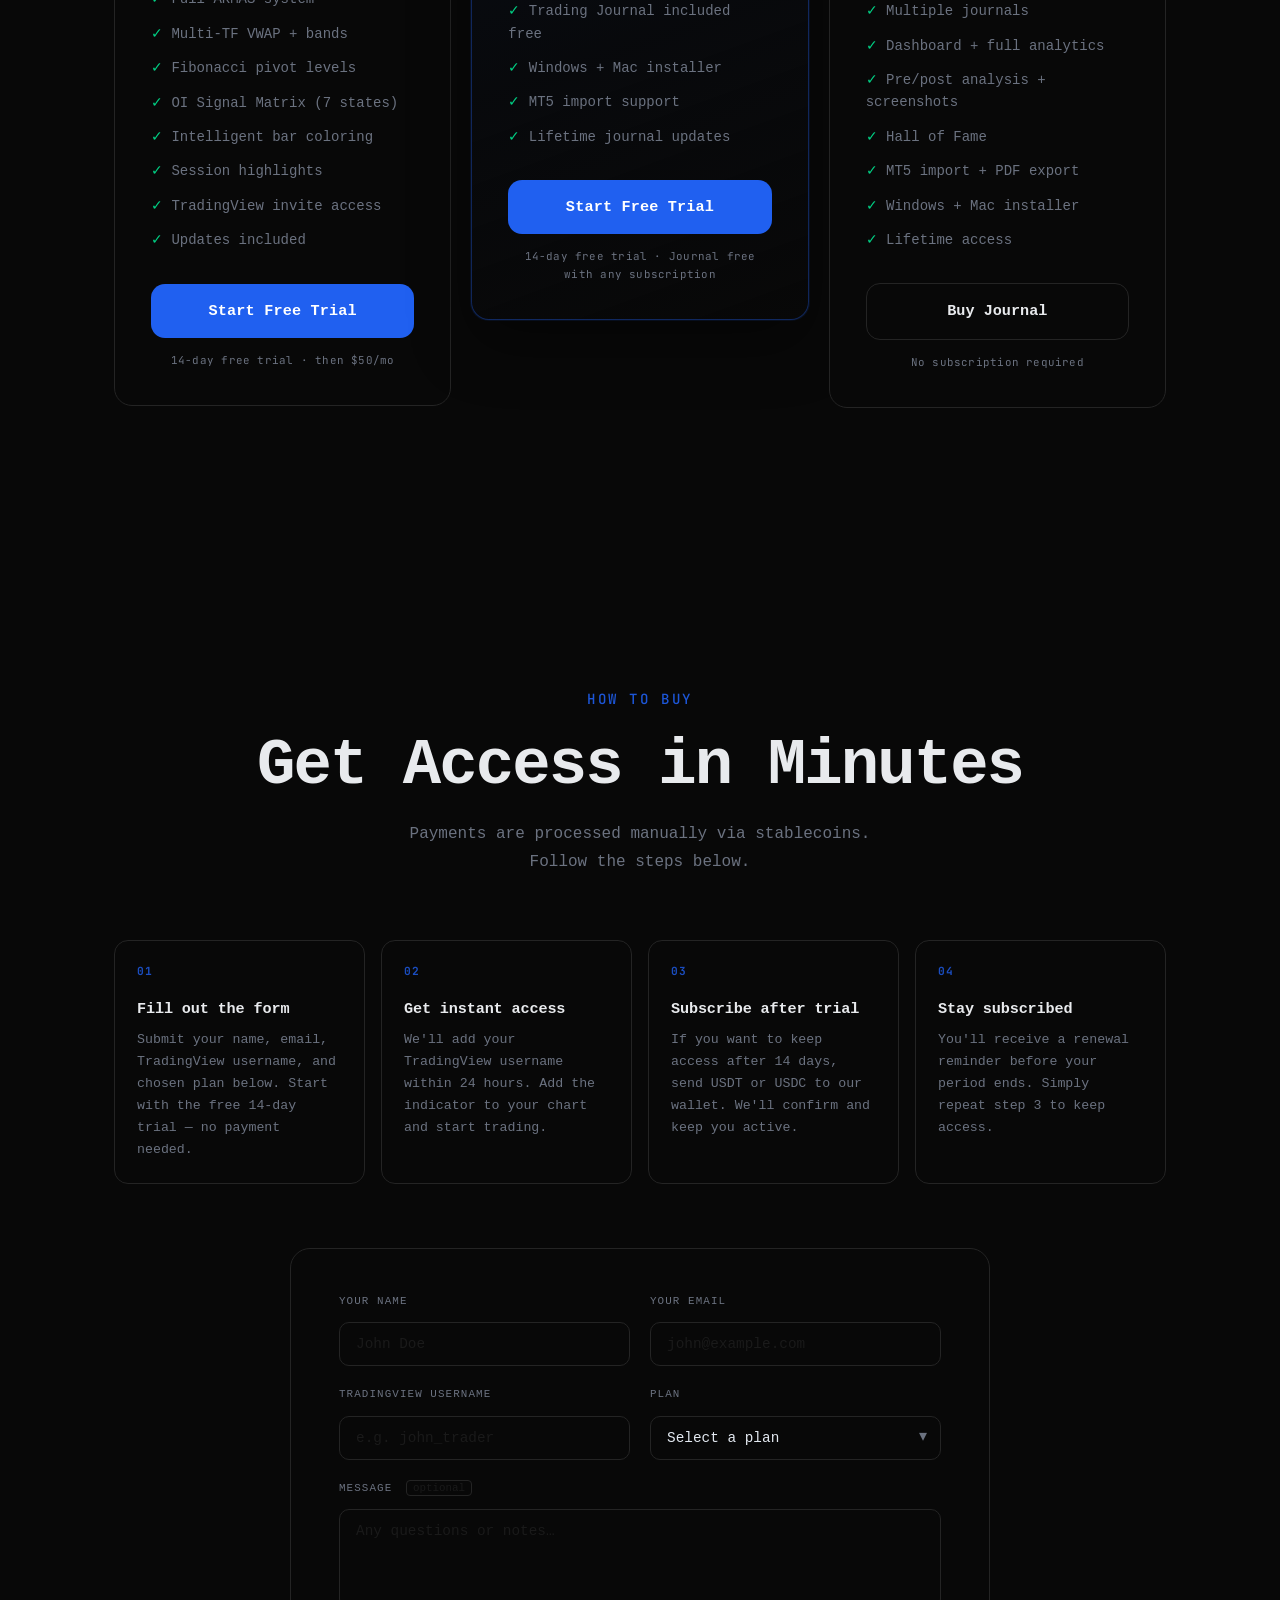
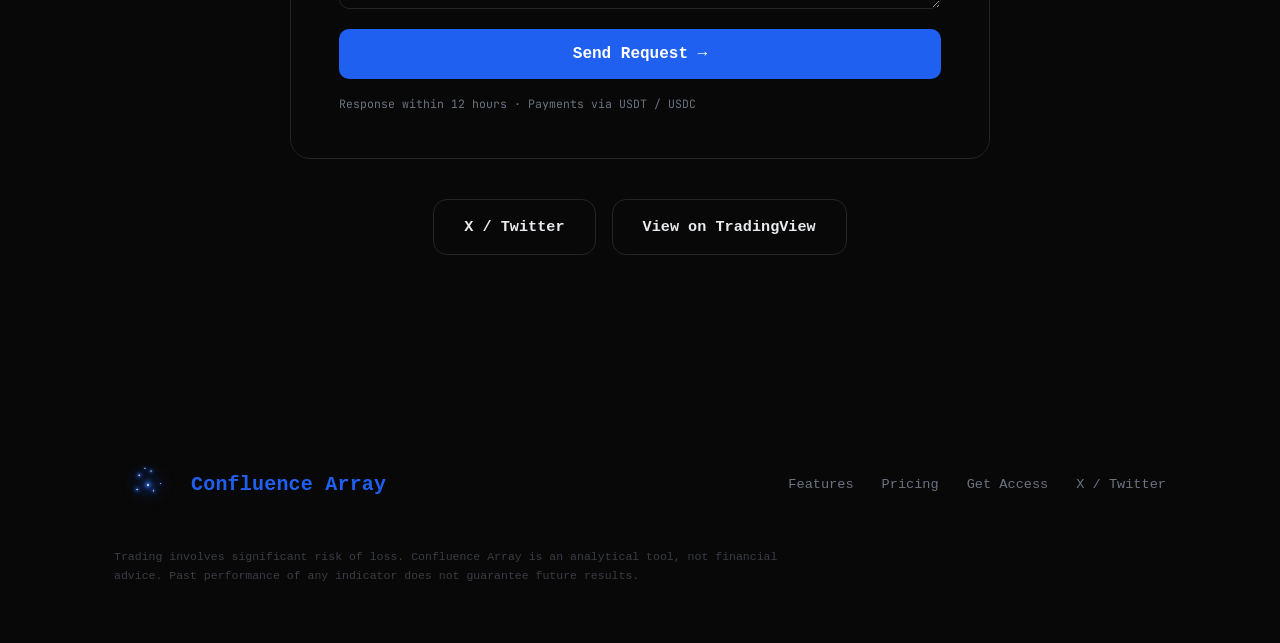
==== commit 1f6914e6: "Move hero icon to left:-100px top:346px" ====
--- a/index.html
+++ b/index.html
@@ -100,7 +100,7 @@
   <section class="hero" id="hero">
     <div class="hero-badge">TradingView Indicator Suite</div>
     <img src="assets/logo-icon.svg" width="440" height="440"
-         style="position:absolute;left:-437px;top:181px;transform:translate(-50%,-50%);pointer-events:none;opacity:0.9;"
+         style="position:absolute;left:-100px;top:346px;transform:translate(-50%,-50%);pointer-events:none;opacity:0.9;"
          alt=""/>
     <h1><span id="hero-line1" class="typing"></span><br /><span id="hero-line2" class="gradient-text"></span></h1>
     <p class="hero-sub">
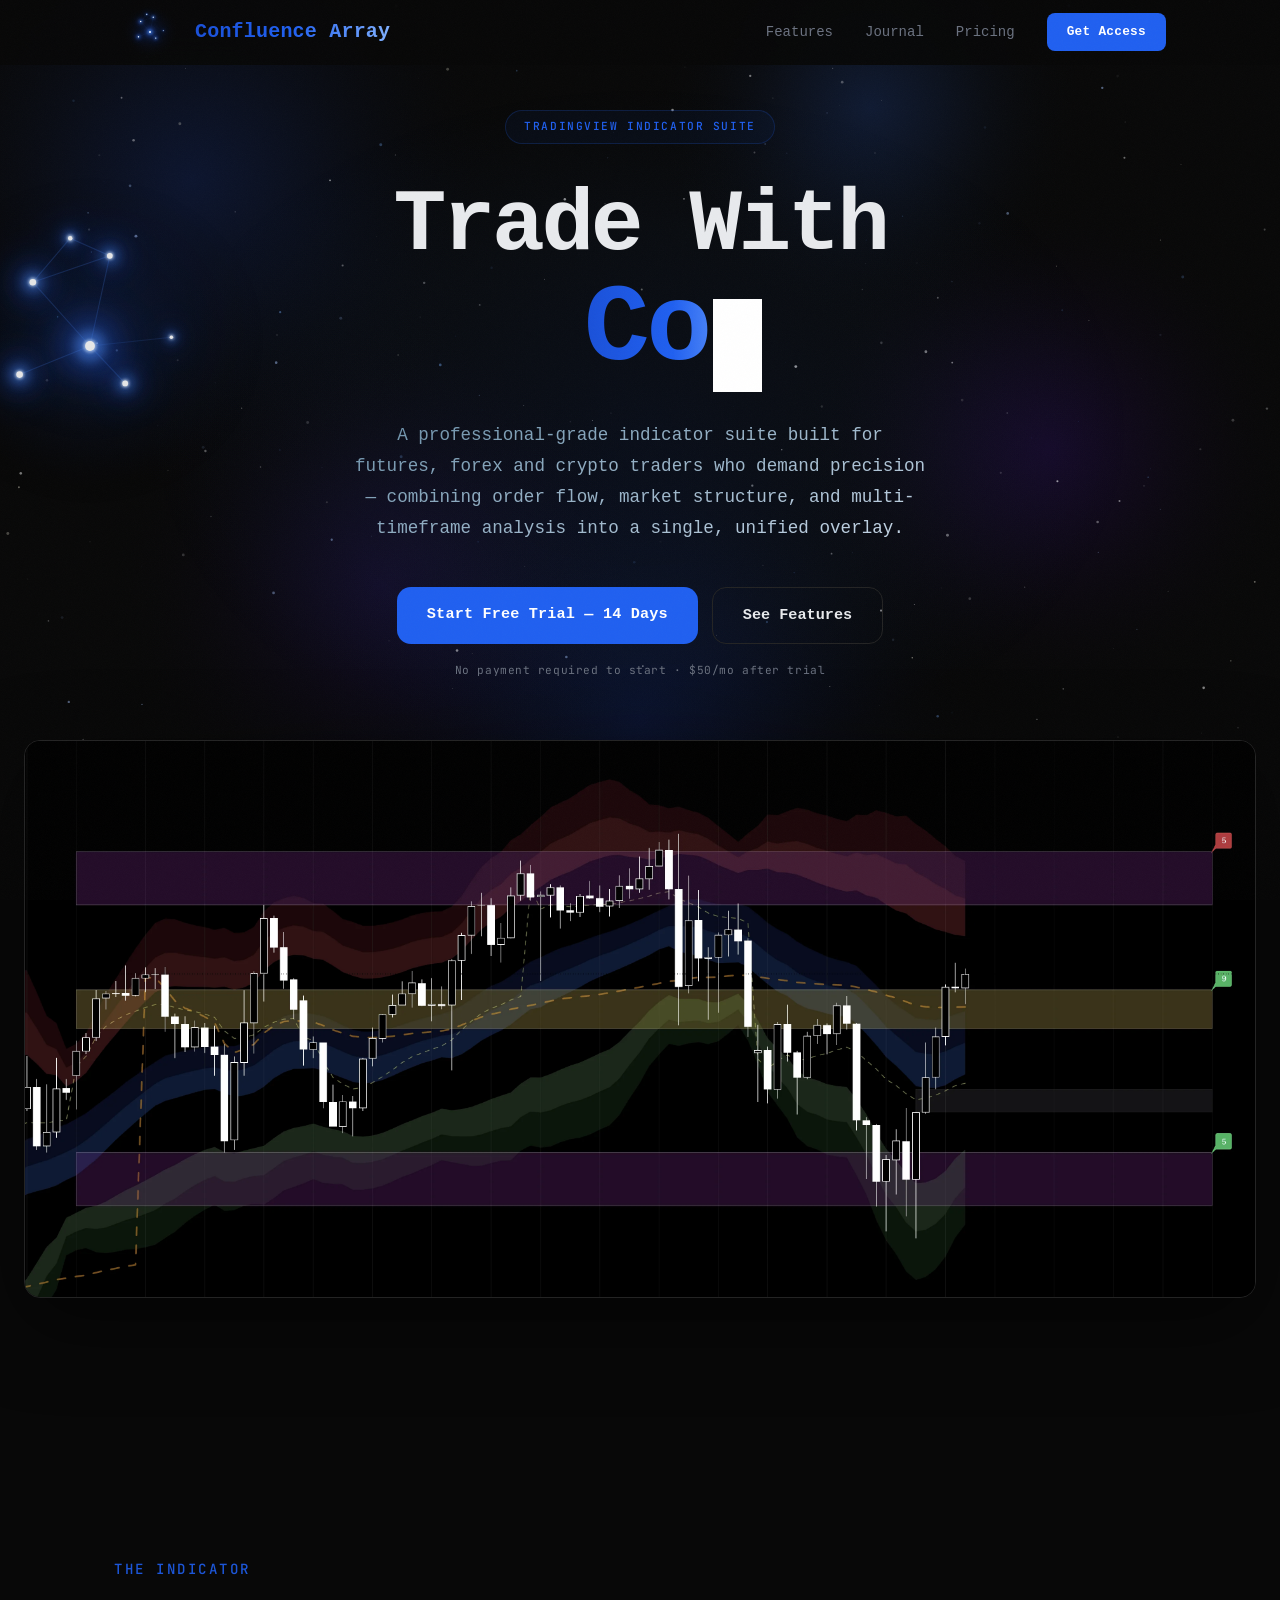
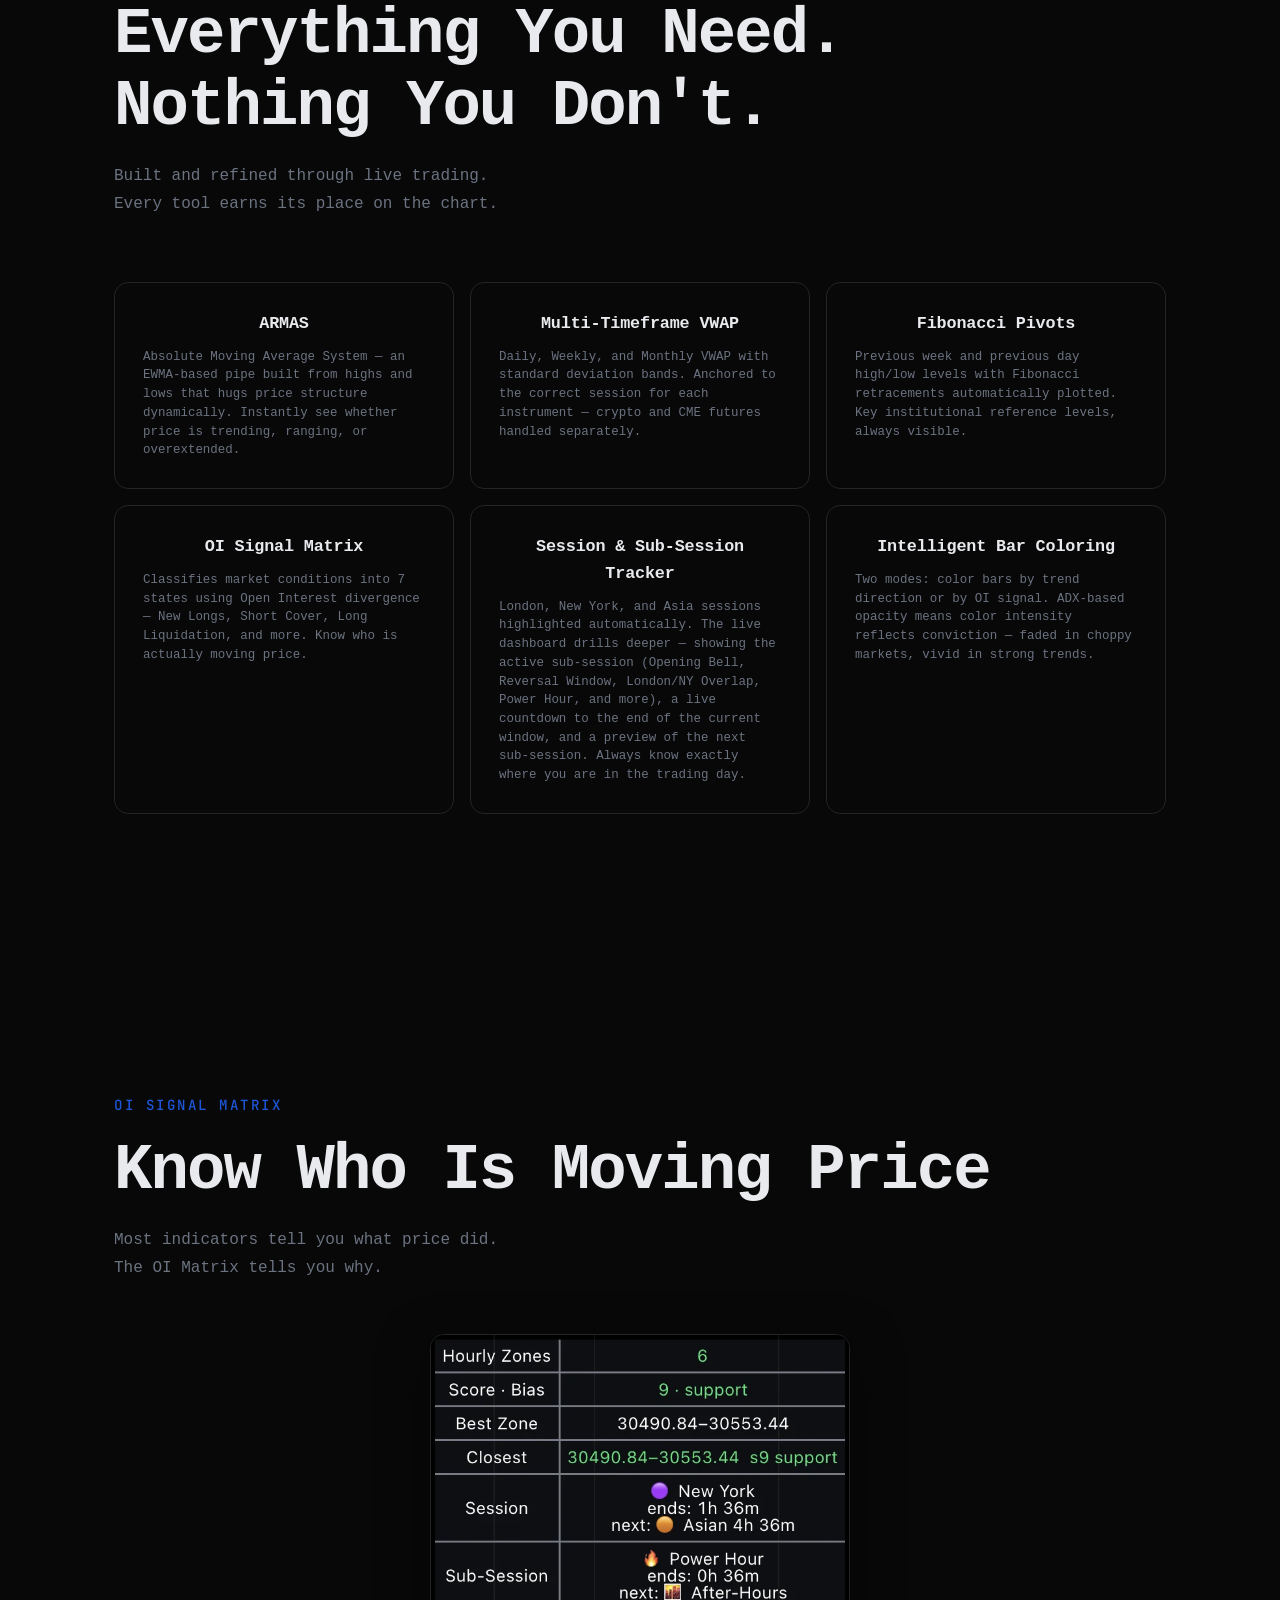
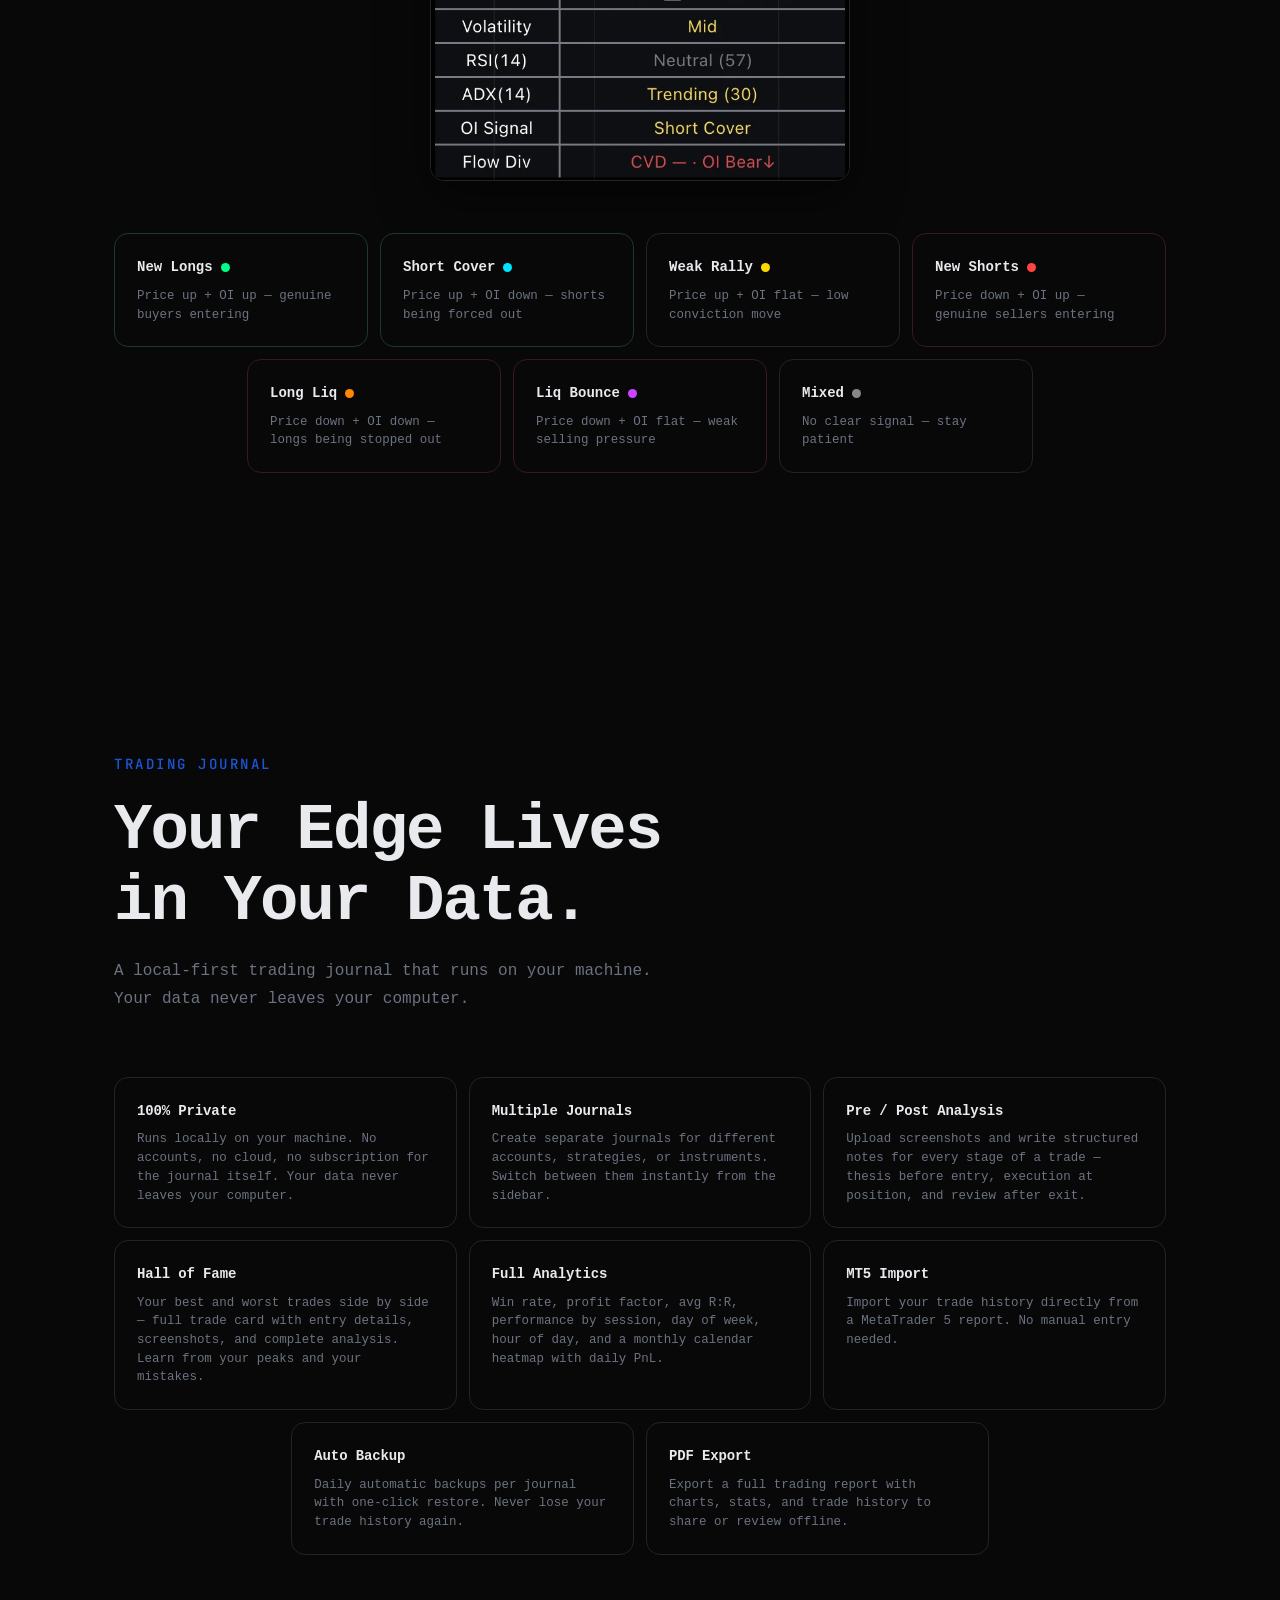
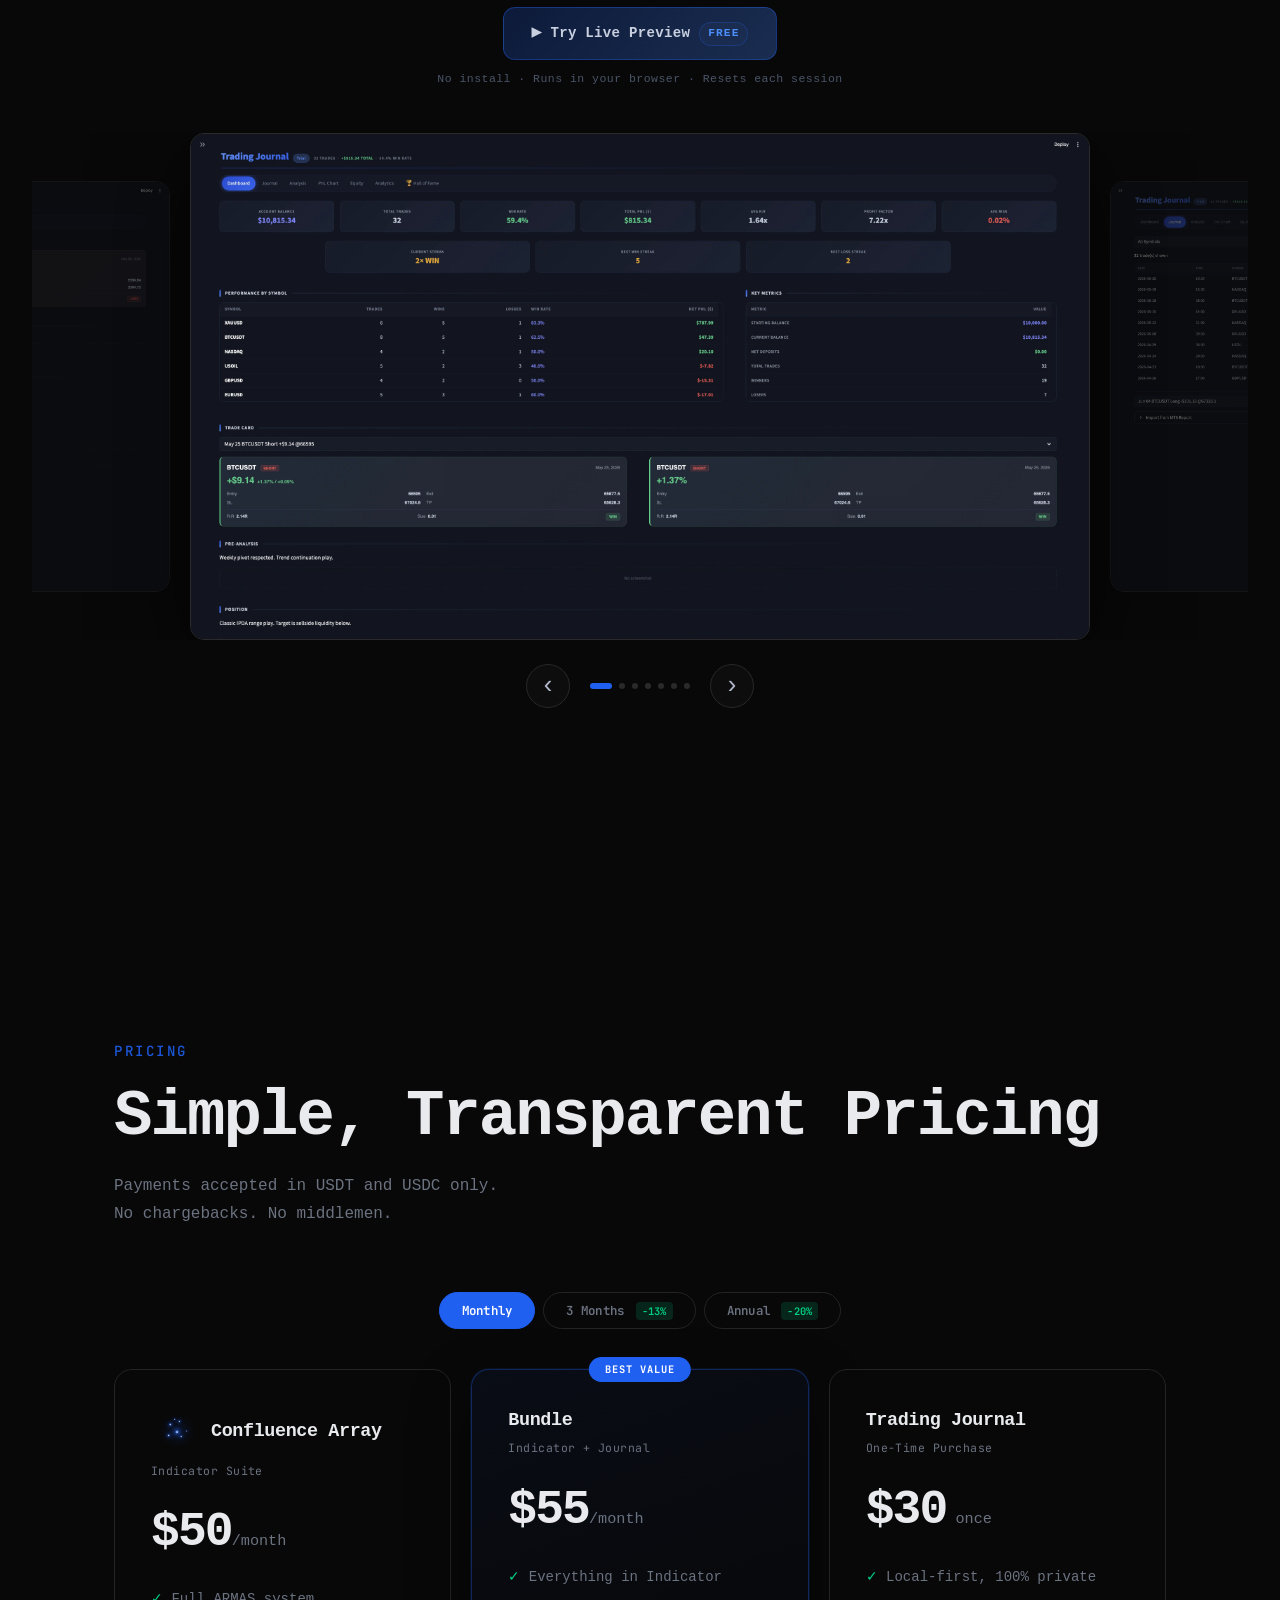
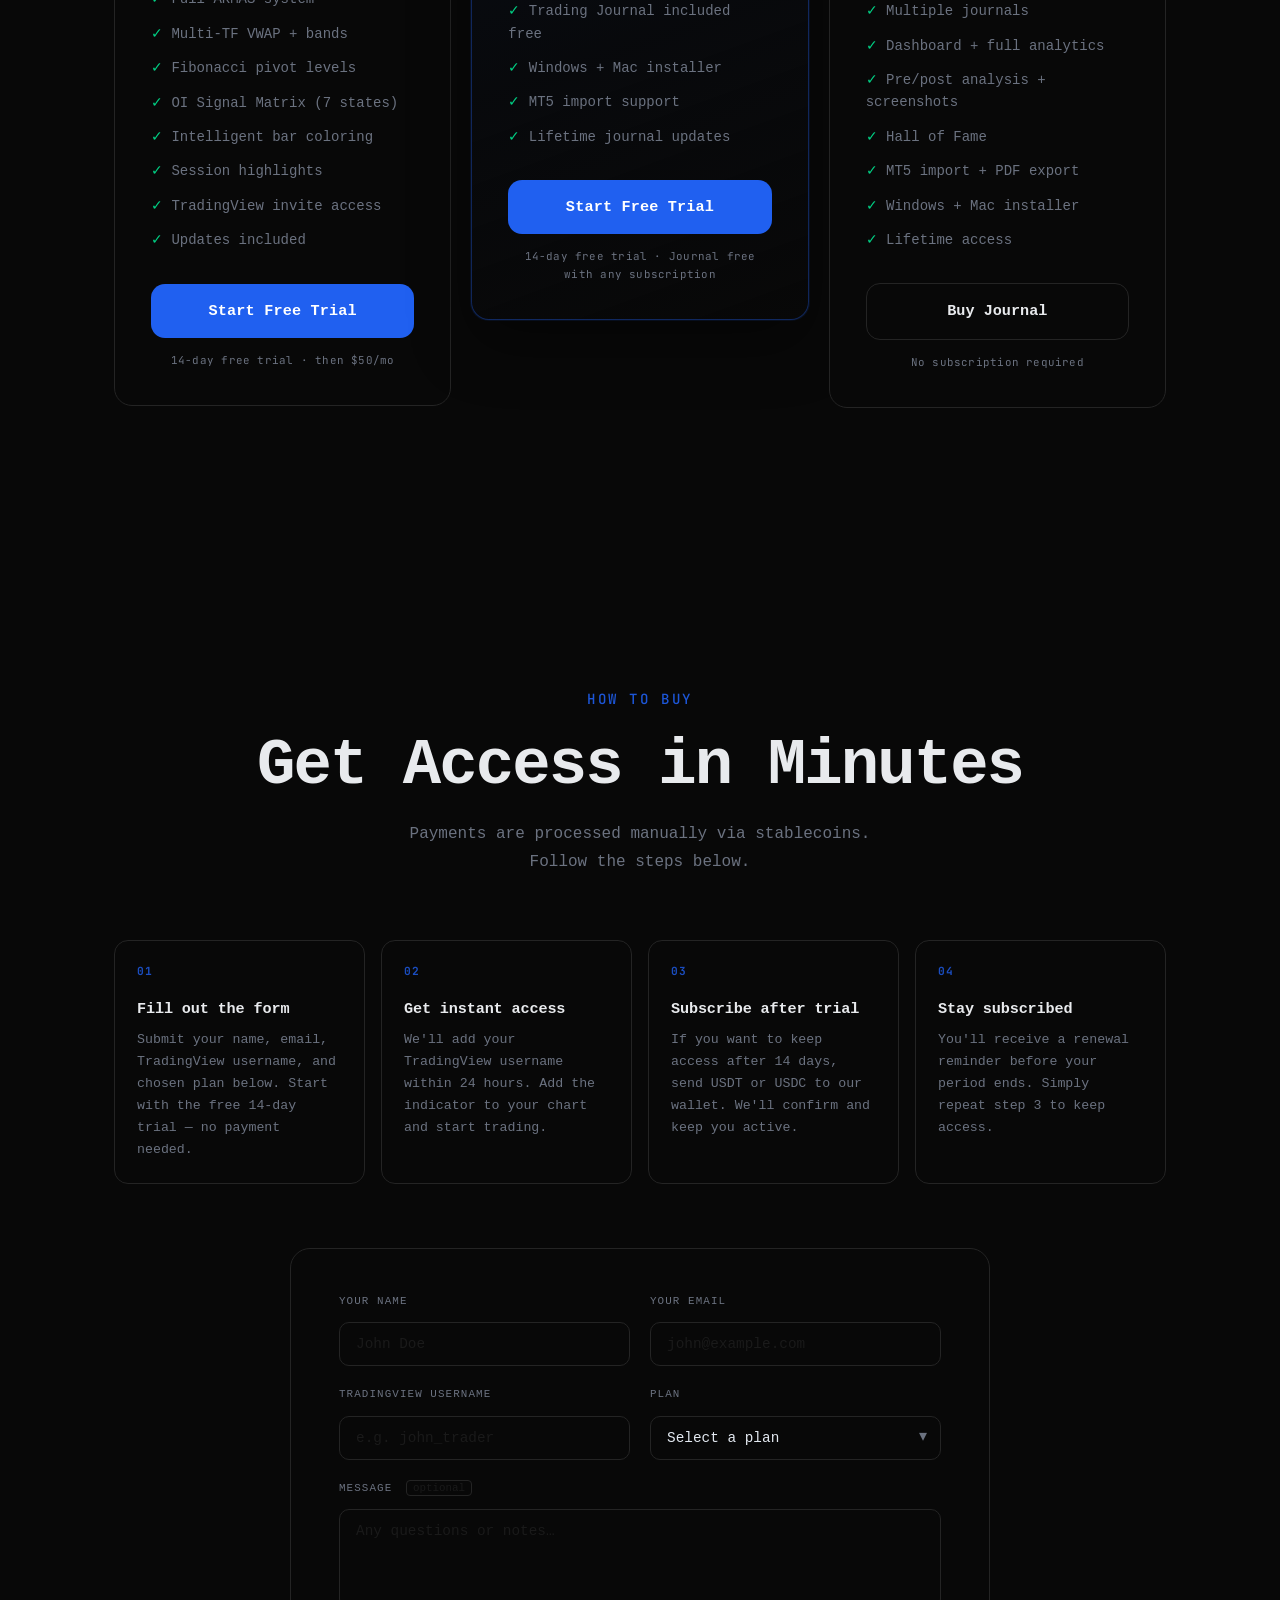
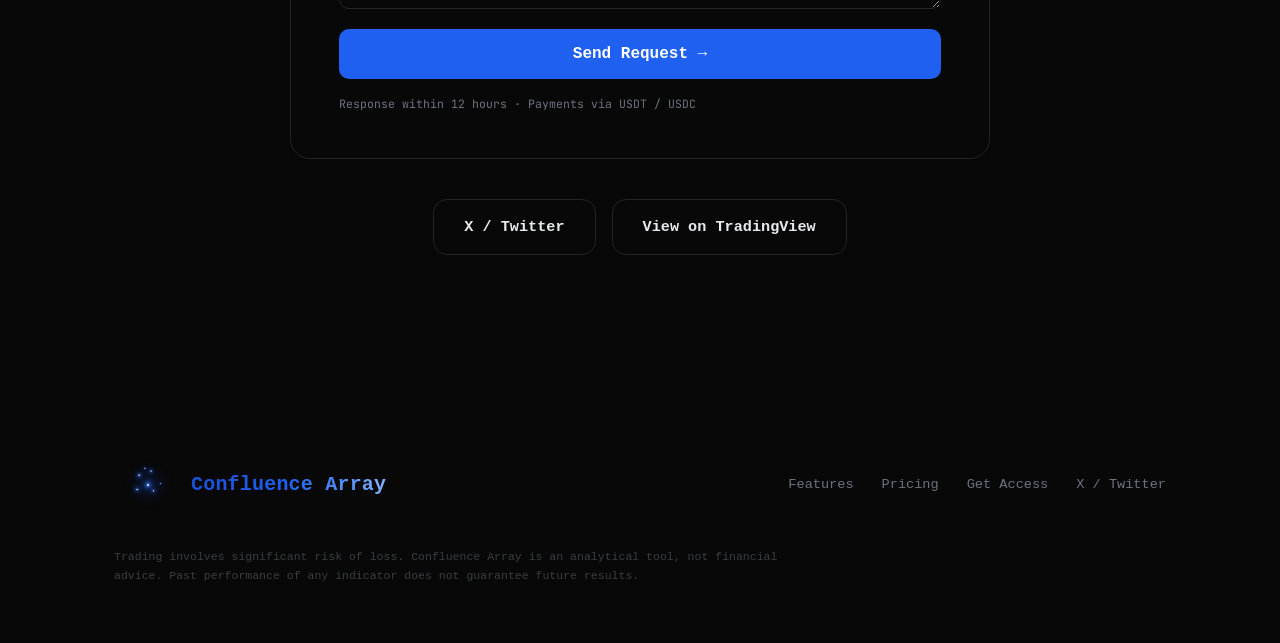
==== commit 9286600f: "Add animated gradient-text to nav and footer logo text Co-Authored-By: Claude Sonnet 4.6 <noreply@an" ====
--- a/index.html
+++ b/index.html
@@ -85,7 +85,7 @@
     <div class="nav-inner">
       <a href="#hero" class="nav-logo" style="text-decoration:none;display:flex;align-items:center;gap:9px;">
         <img src="assets/logo-icon.svg" width="72" height="72" style="display:block;flex-shrink:0;" alt=""/>
-        Confluence Array
+        <span class="gradient-text">Confluence Array</span>
       </a>
       <div class="nav-links">
         <a href="#features">Features</a>
@@ -446,7 +446,7 @@
       <div class="footer-inner">
         <a href="#hero" class="nav-logo" style="text-decoration:none;display:flex;align-items:center;gap:9px;">
           <img src="assets/logo-icon.svg" width="68" height="68" style="display:block;flex-shrink:0;" alt=""/>
-          Confluence Array
+          <span class="gradient-text">Confluence Array</span>
         </a>
         <div class="footer-links">
           <a href="#features">Features</a>
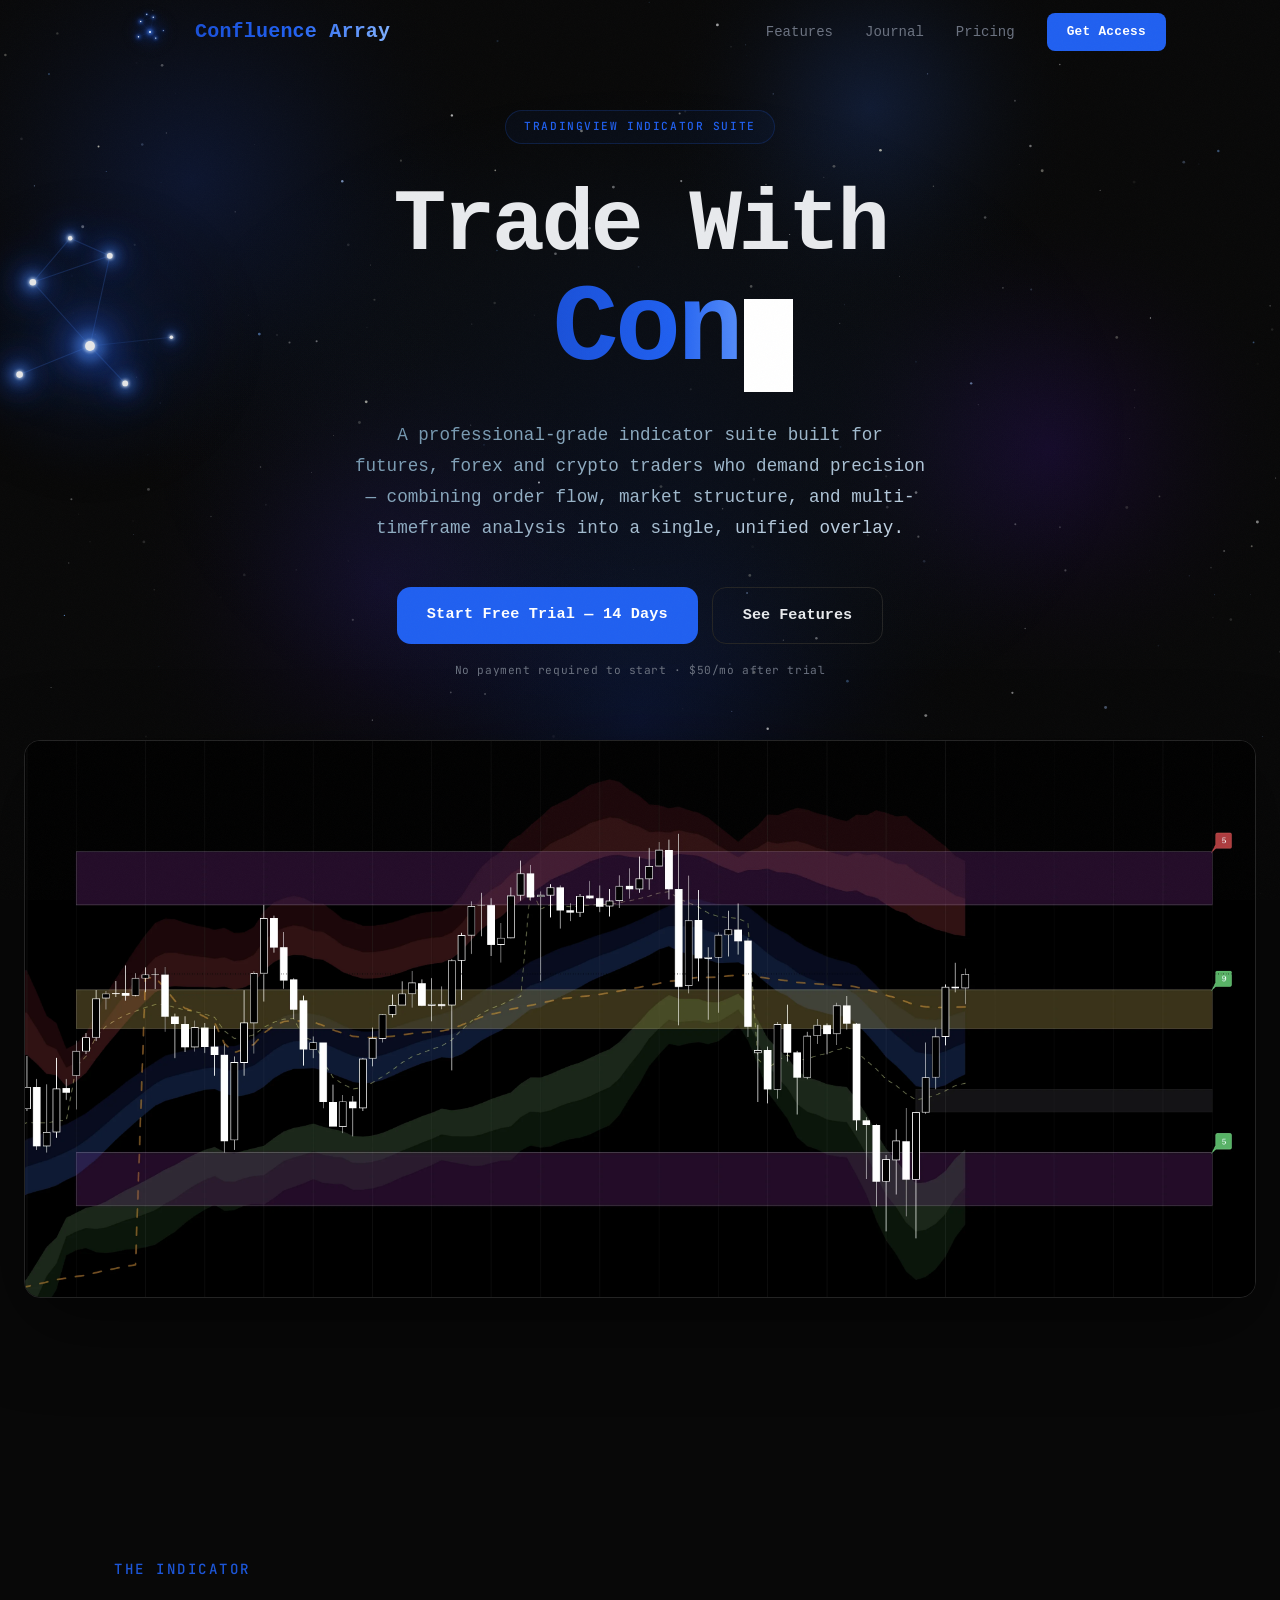
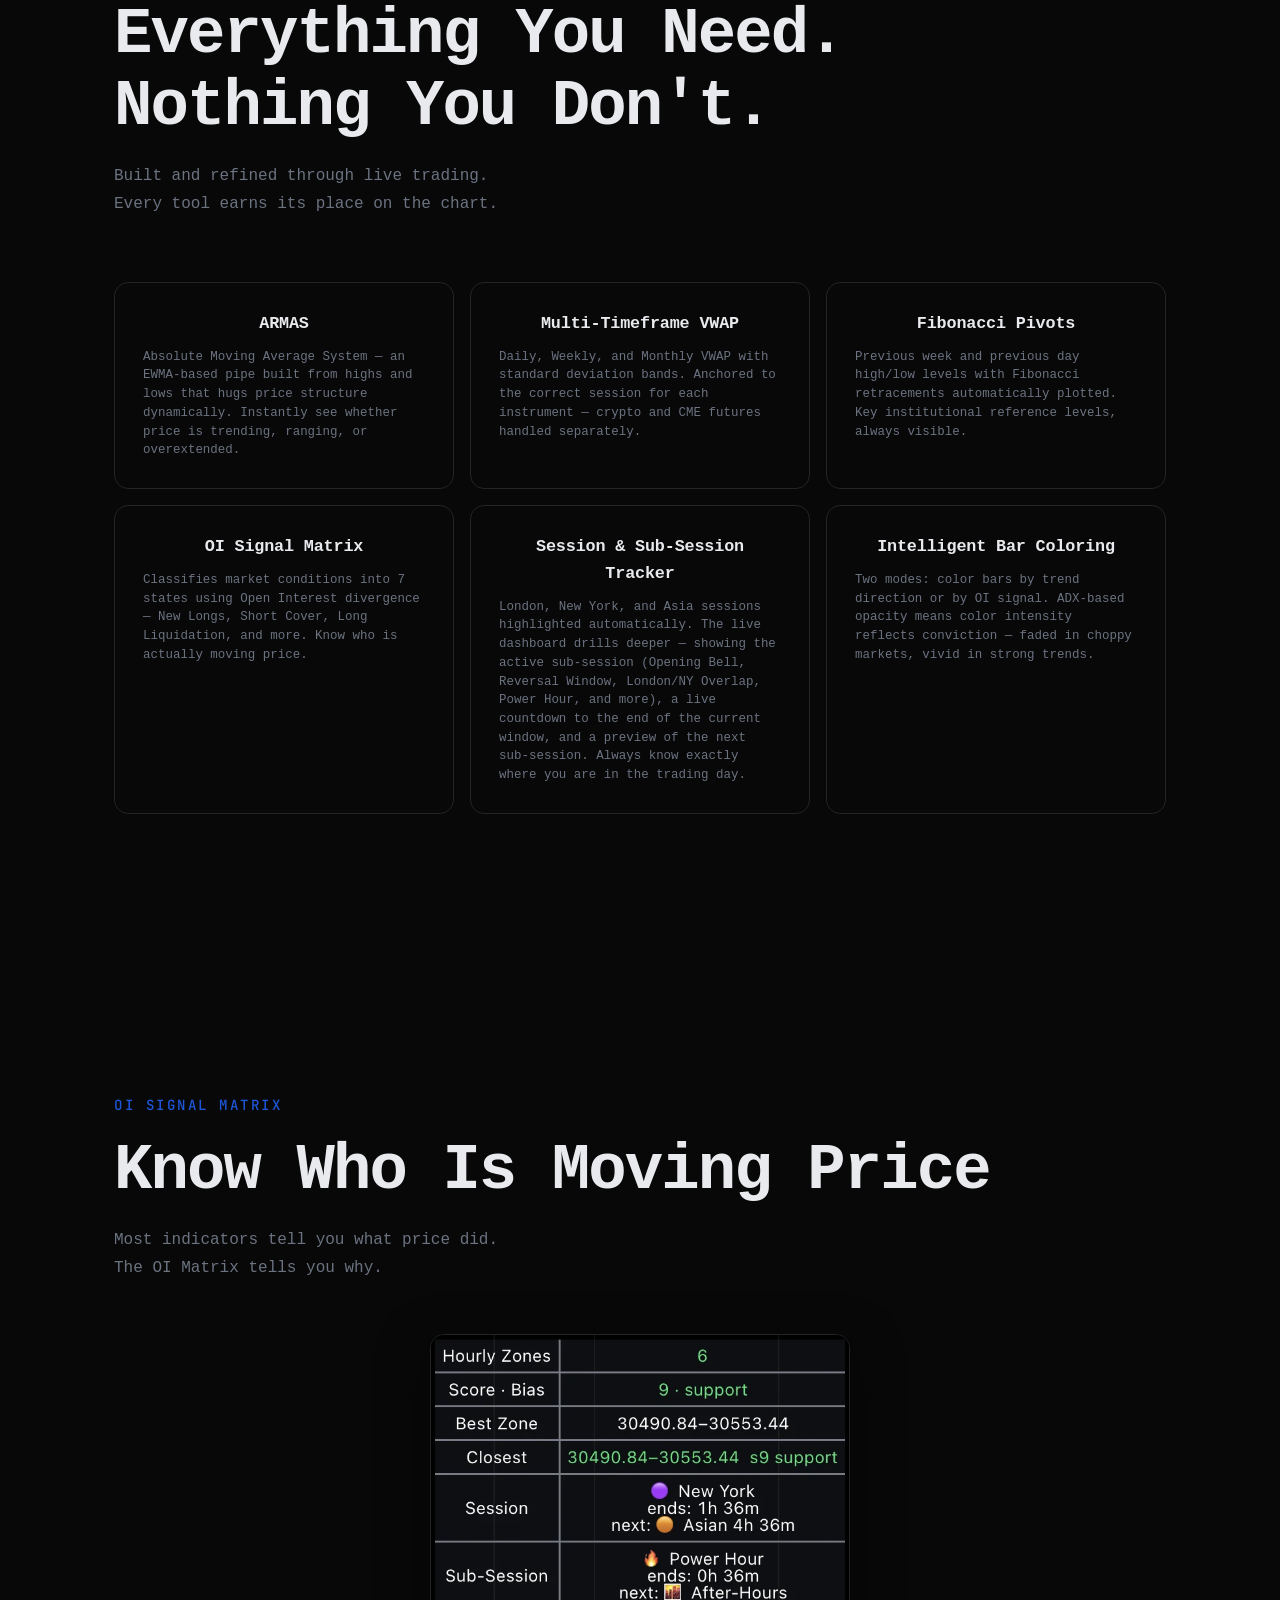
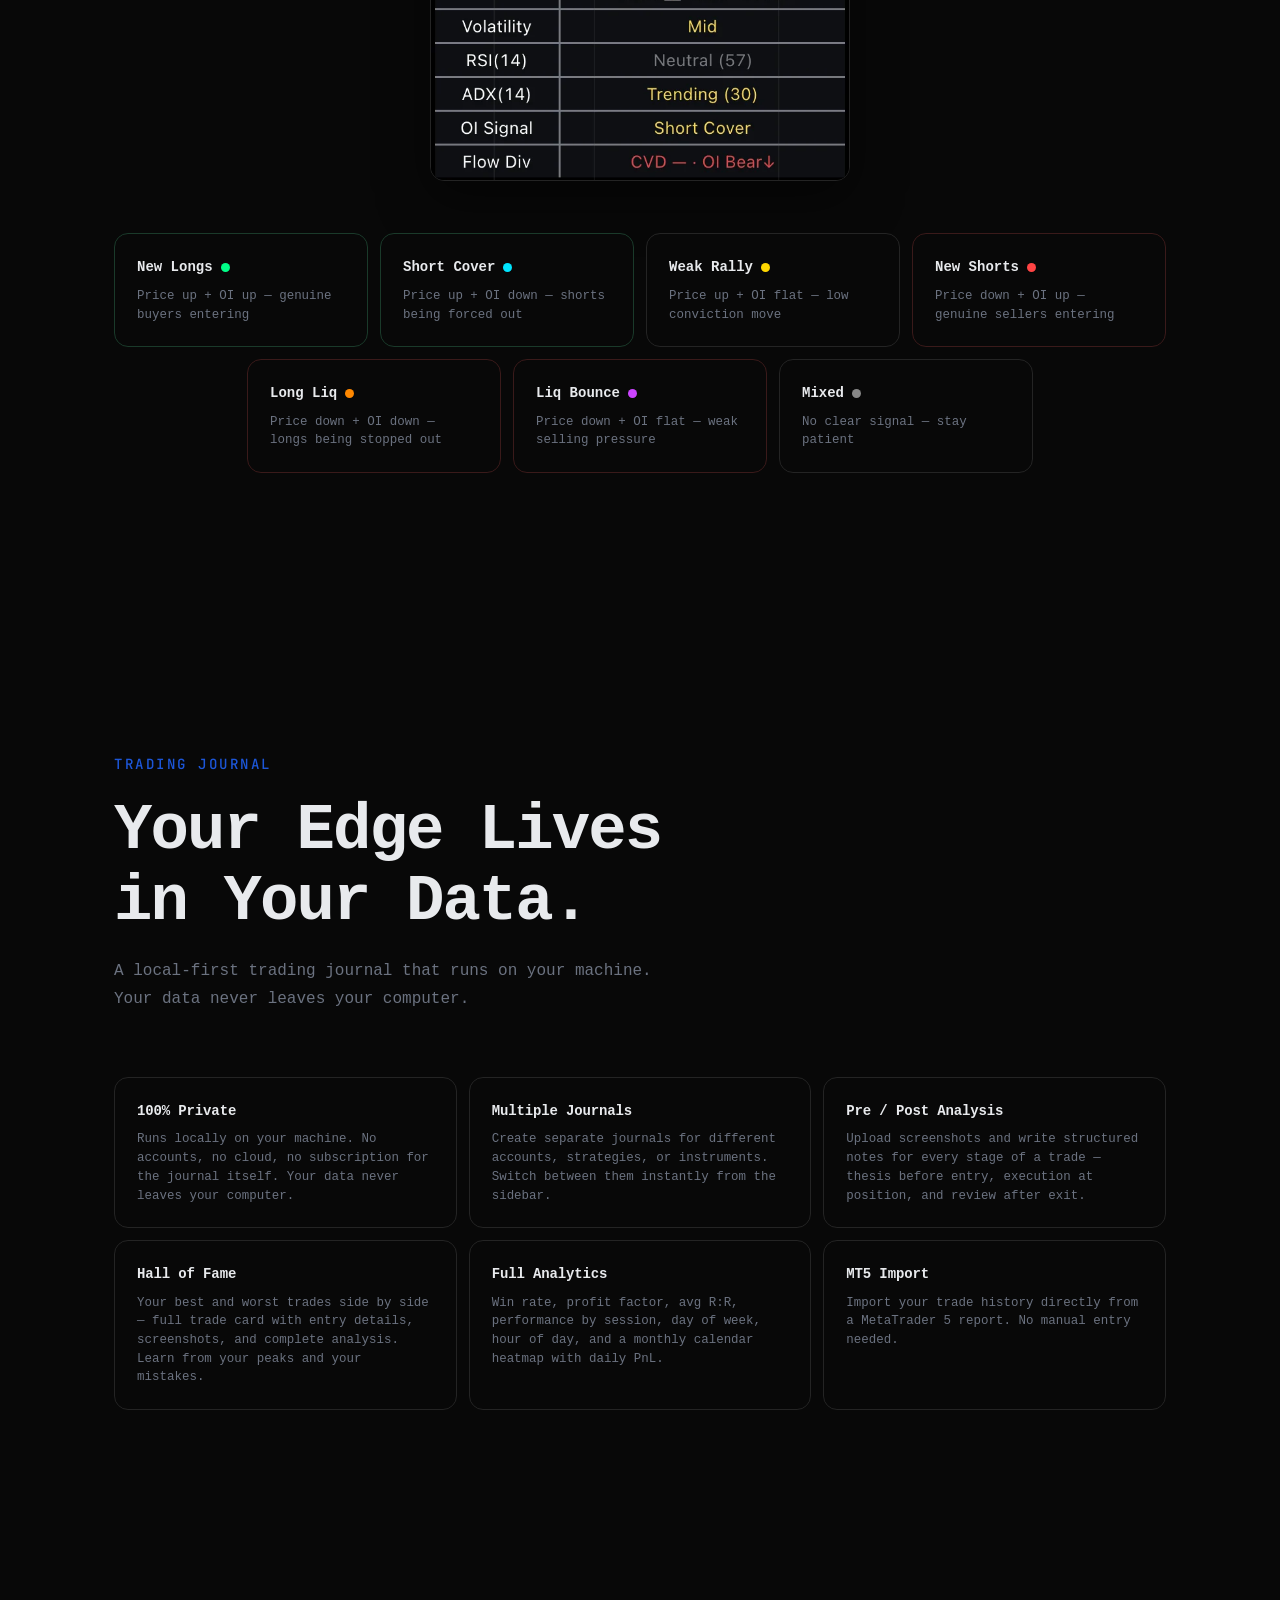
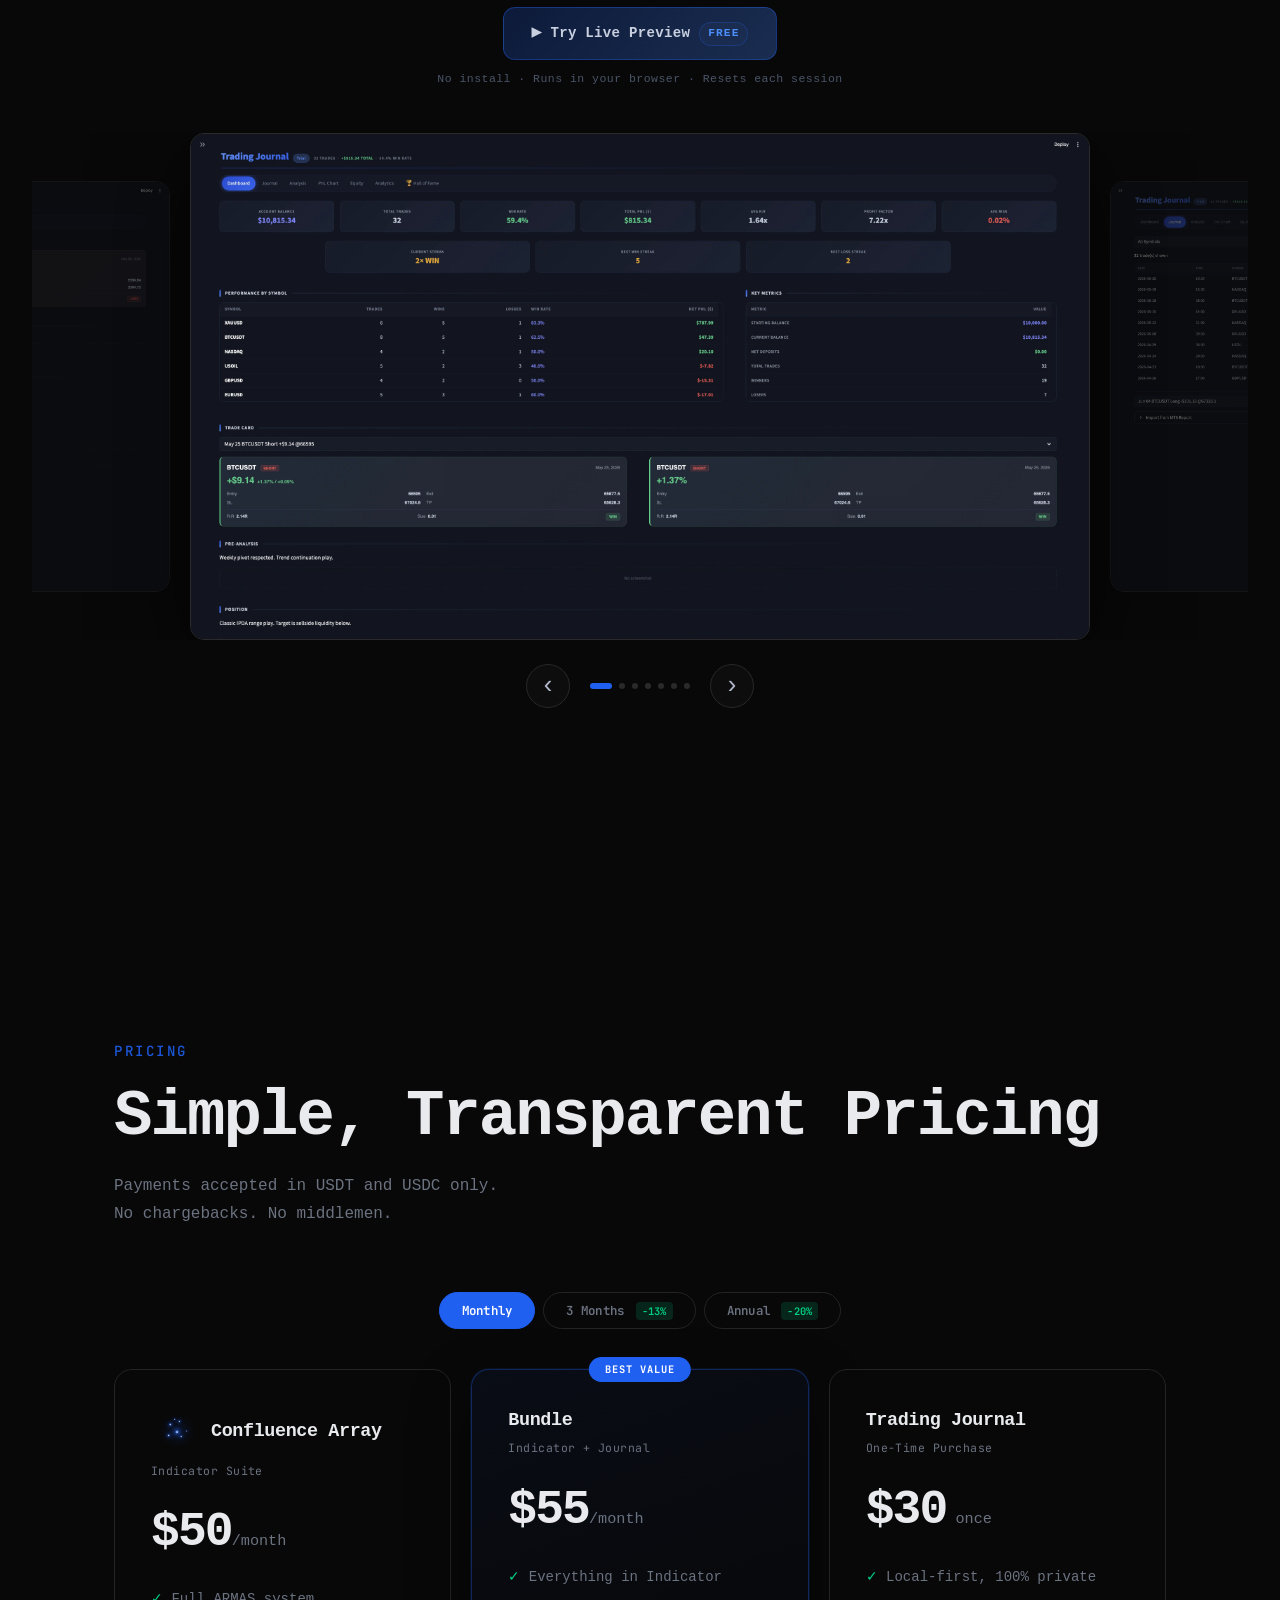
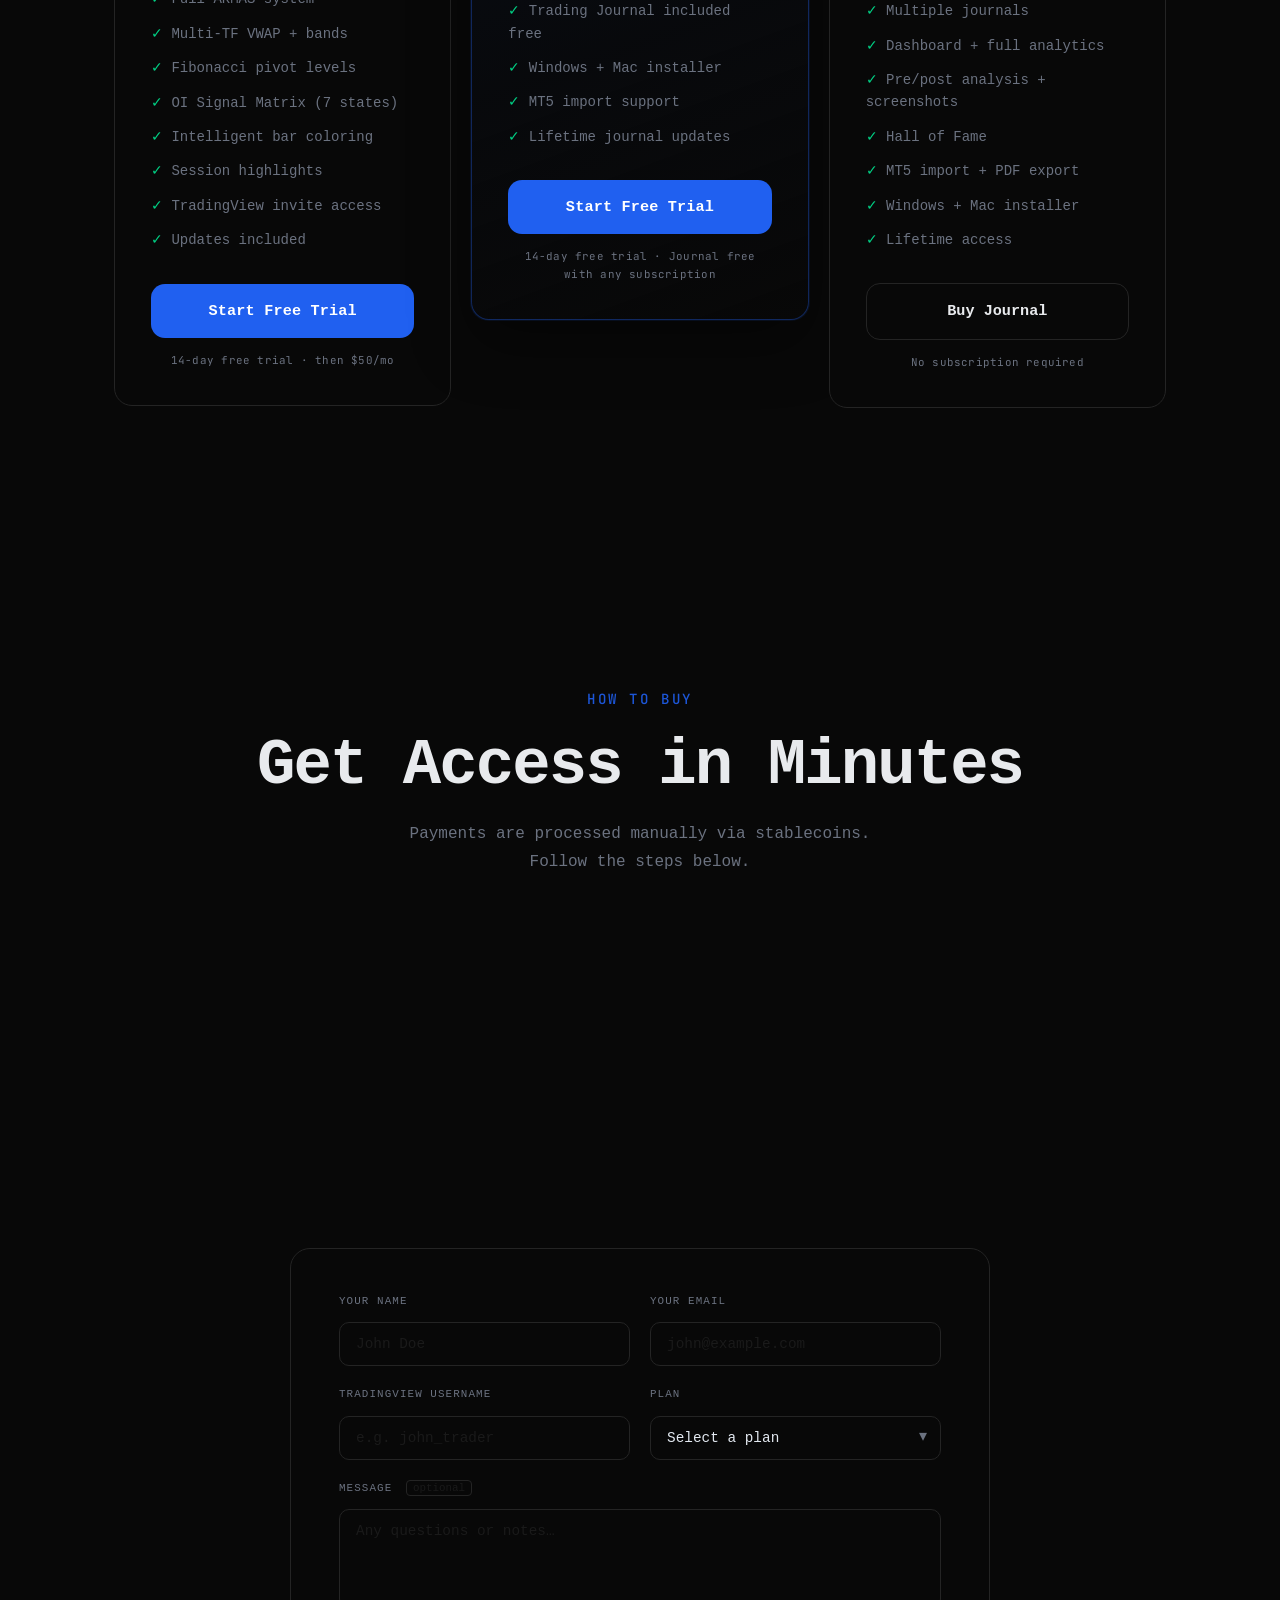
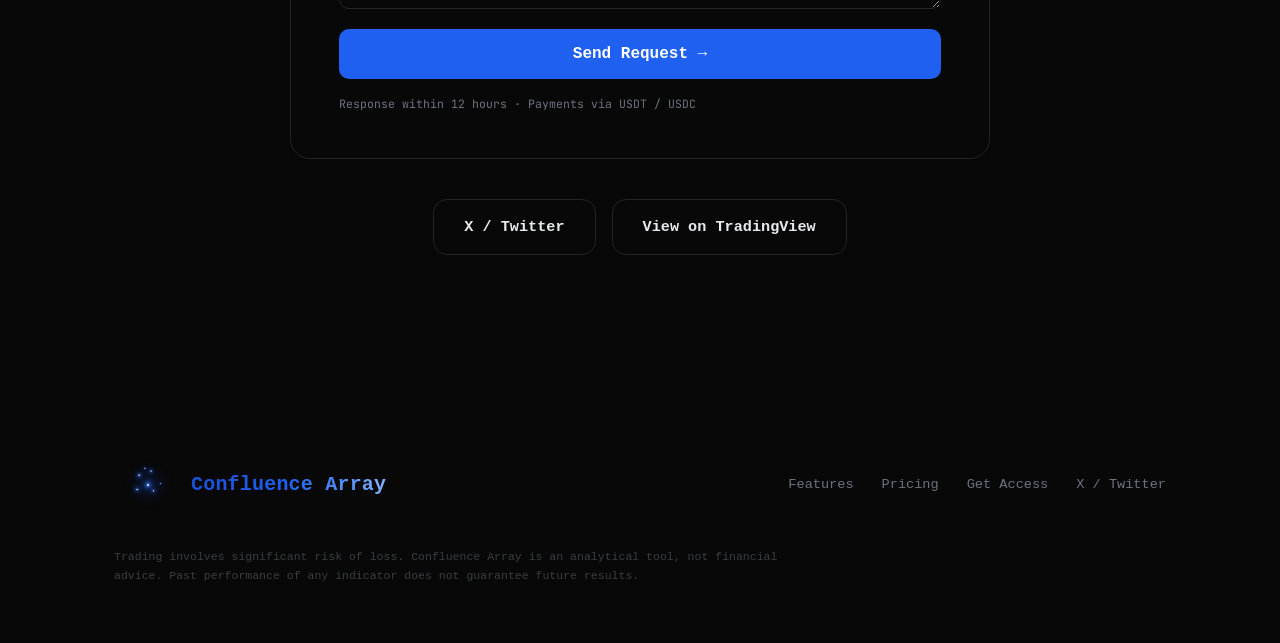
==== commit 09cd6581: "Bump CSS/JS versions to bust cache for nav transition change Co-Authored-By: Claude Sonnet 4.6 <nore" ====
--- a/index.html
+++ b/index.html
@@ -24,7 +24,7 @@
   <link rel="preconnect" href="https://fonts.googleapis.com" />
   <link href="https://fonts.googleapis.com/css2?family=Inter:wght@300;400;500;600;700;800&family=JetBrains+Mono:wght@400;500;600;700&display=swap" rel="stylesheet" />
   <link rel="preload" href="hero-chart.webp" as="image" />
-  <link rel="stylesheet" href="style.css?v=62" />
+  <link rel="stylesheet" href="style.css?v=63" />
   <link rel="icon" type="image/svg+xml" href="assets/logo-icon.svg" />
   <style>
     .contact-card{max-width:700px;margin:0 auto 40px;background:#080808;border:1px solid #242424;border-radius:20px;padding:44px 48px;text-align:left}
@@ -467,7 +467,7 @@
     <img id="lightbox-img" src="" style="max-width:92vw;max-height:92vh;border-radius:8px;box-shadow:0 24px 80px rgba(0,0,0,0.8);" />
   </div>
 
-  <script src="script.js?v=23"></script>
+  <script src="script.js?v=24"></script>
   <script>
   (function(){
     var imgs = [
--- a/style.css
+++ b/style.css
@@ -61,8 +61,15 @@
   position: fixed;
   top: 0; left: 0; right: 0;
   z-index: 100;
-  border-bottom: 1px solid rgba(36,36,36,0.7);
-  background: rgba(8, 8, 8, 0.92);
+  border-bottom: 1px solid rgba(36,36,36,0);
+  background: rgba(8,8,8,0);
+  backdrop-filter: blur(0px);
+  -webkit-backdrop-filter: blur(0px);
+  transition: border-color 0.3s, background 0.3s, backdrop-filter 0.3s;
+}
+nav.scrolled {
+  border-bottom-color: rgba(36,36,36,0.7);
+  background: rgba(8,8,8,0.92);
   backdrop-filter: blur(18px);
   -webkit-backdrop-filter: blur(18px);
 }
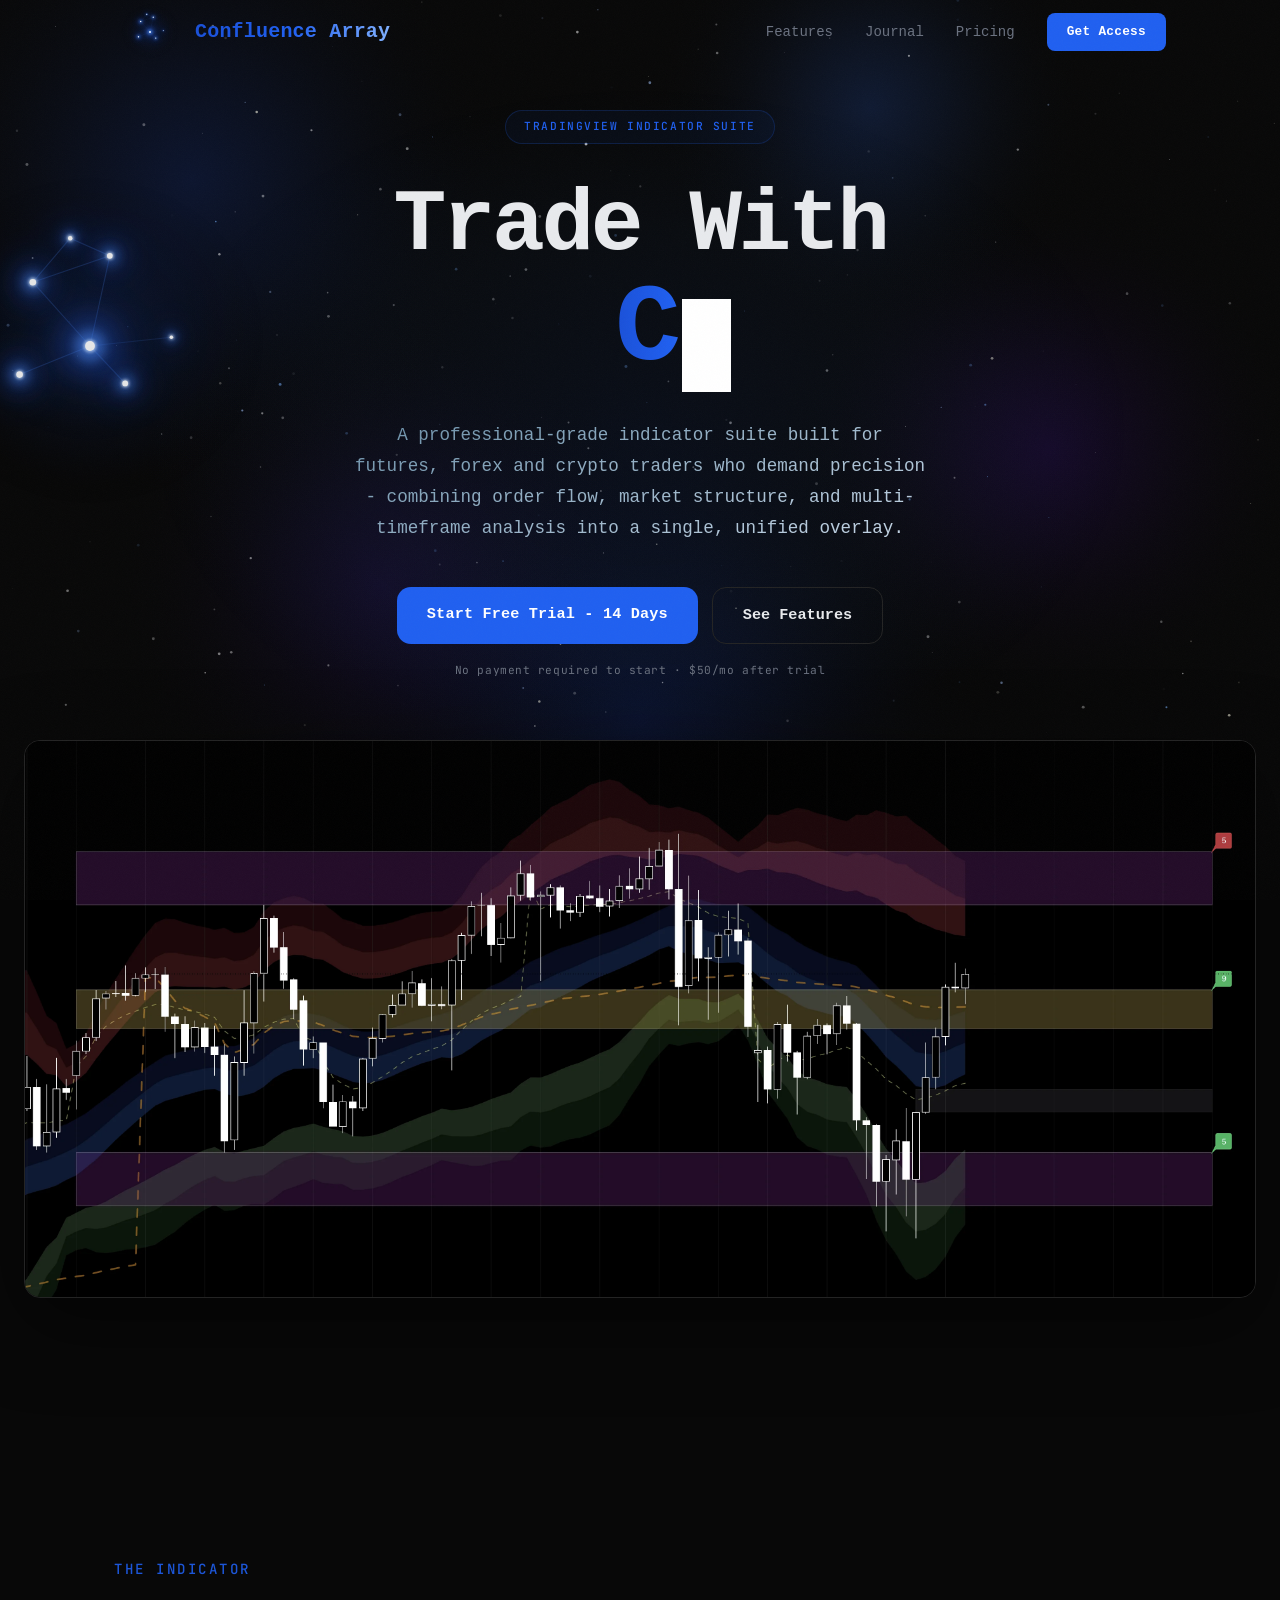
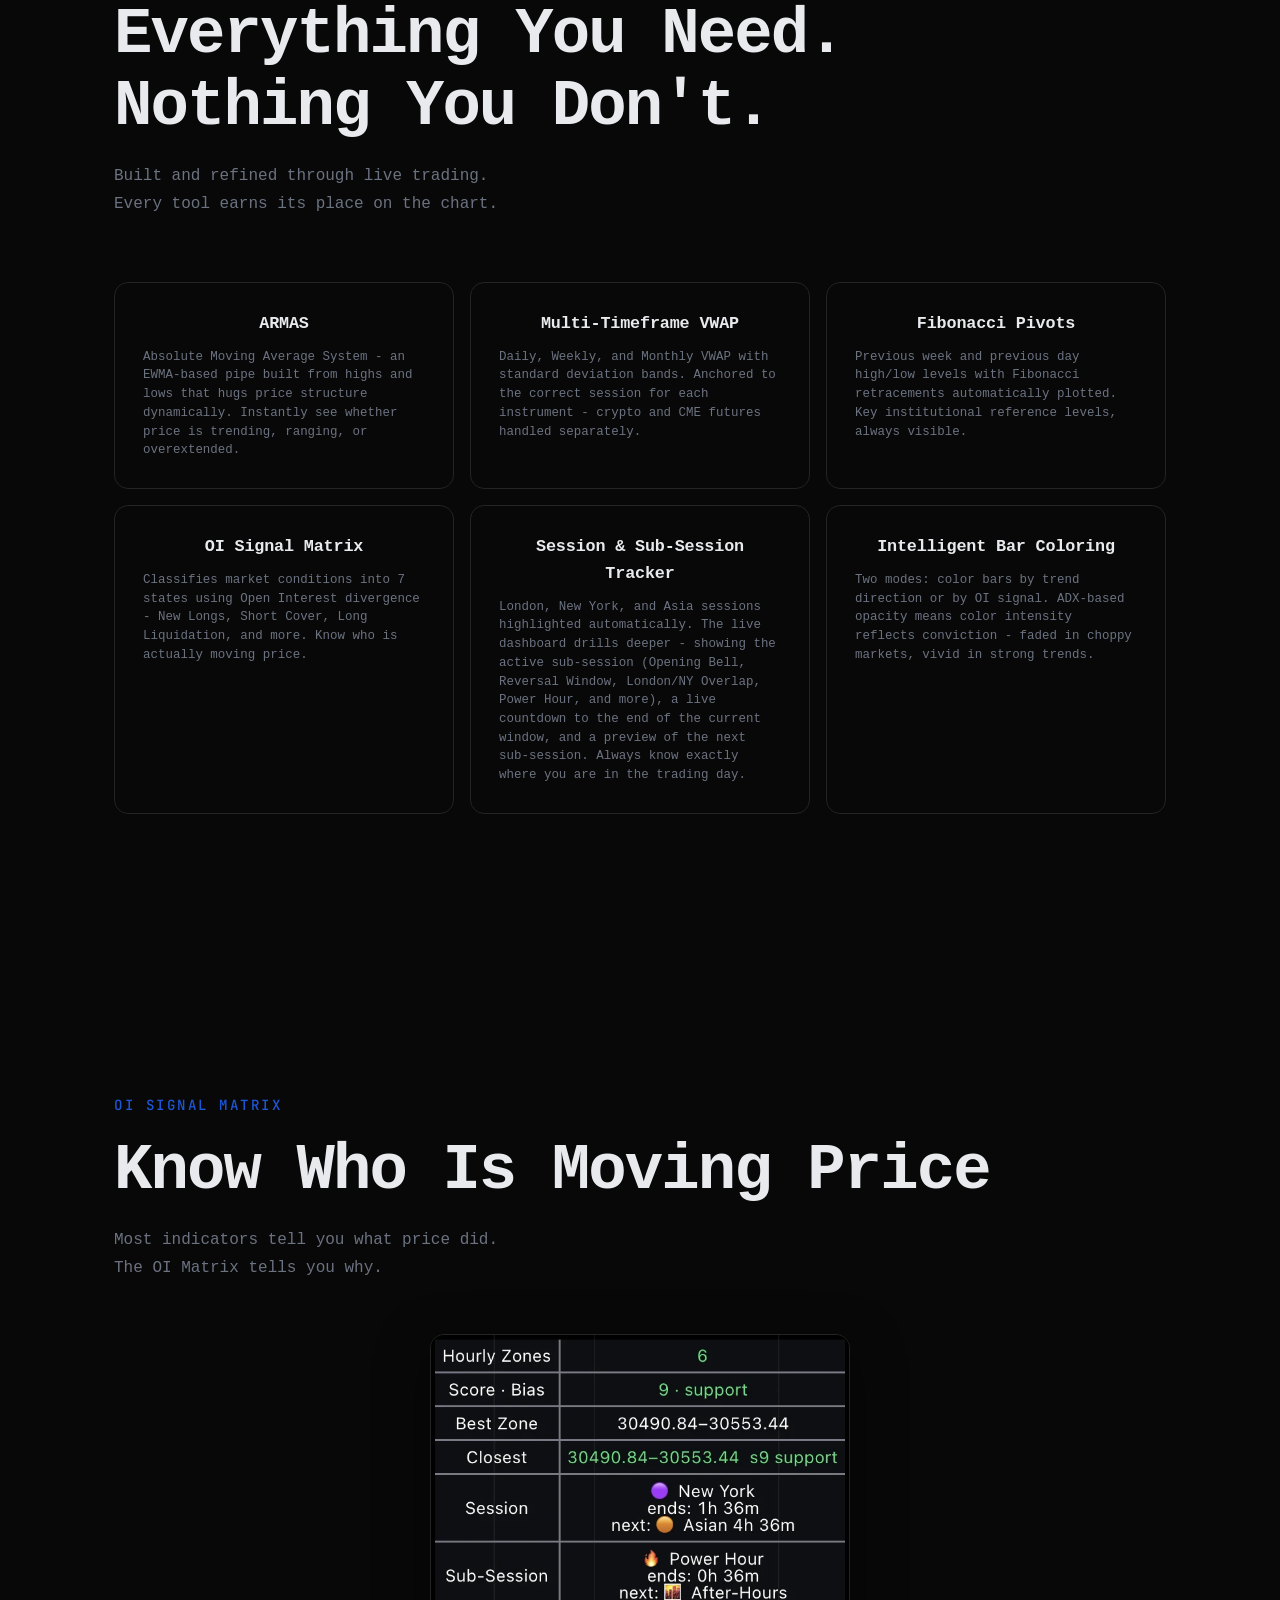
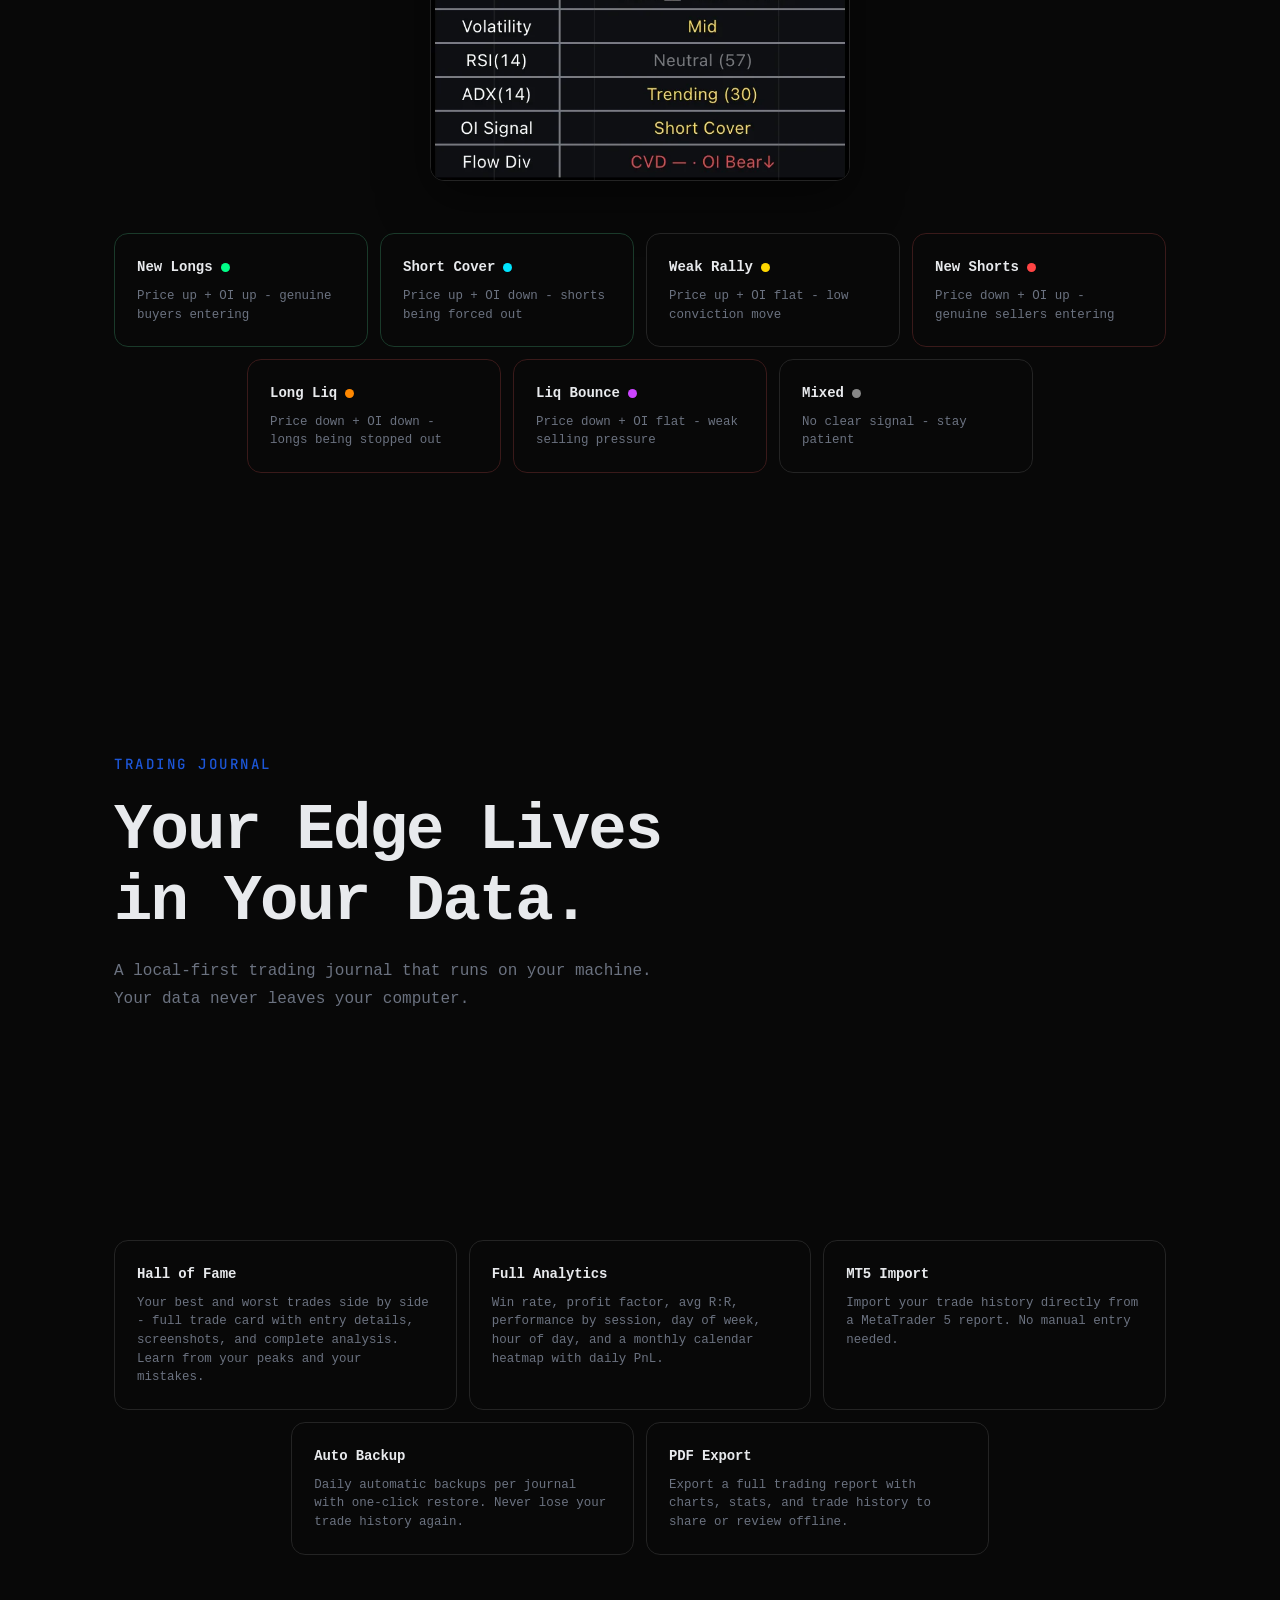
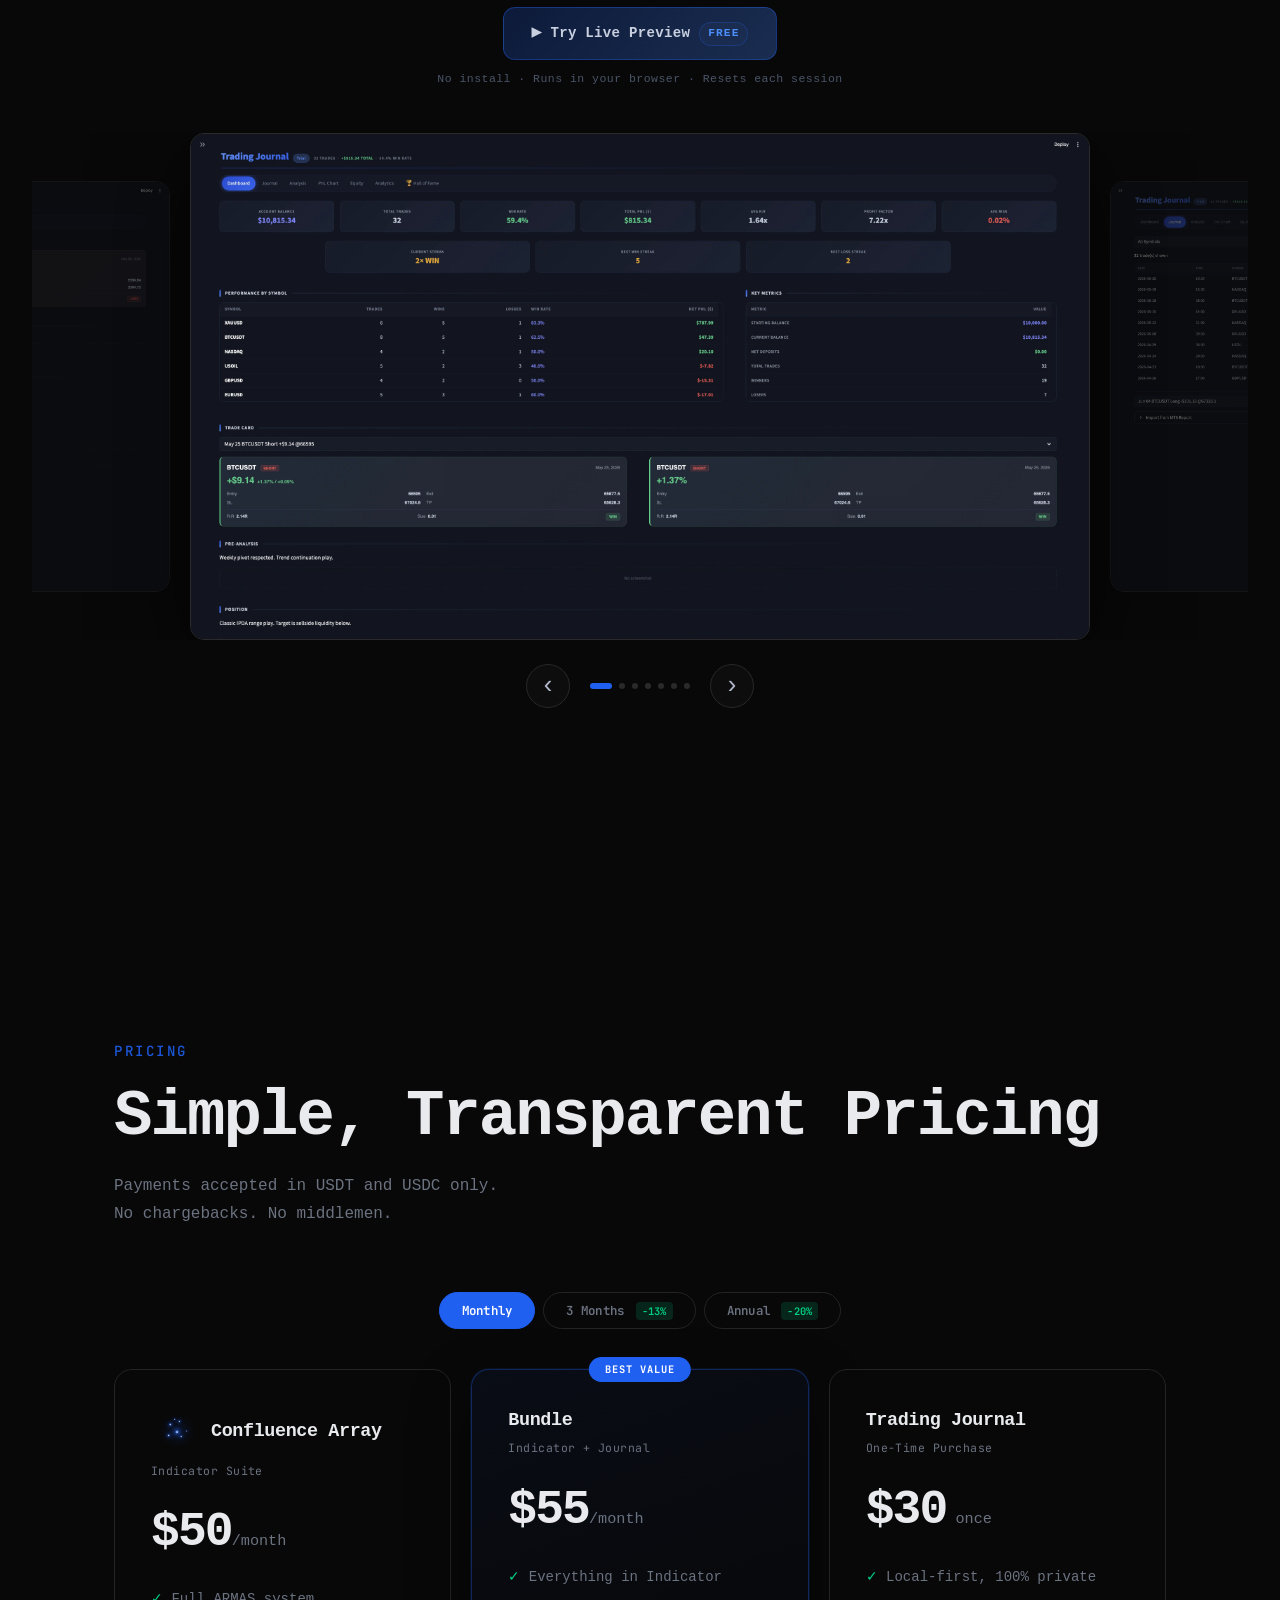
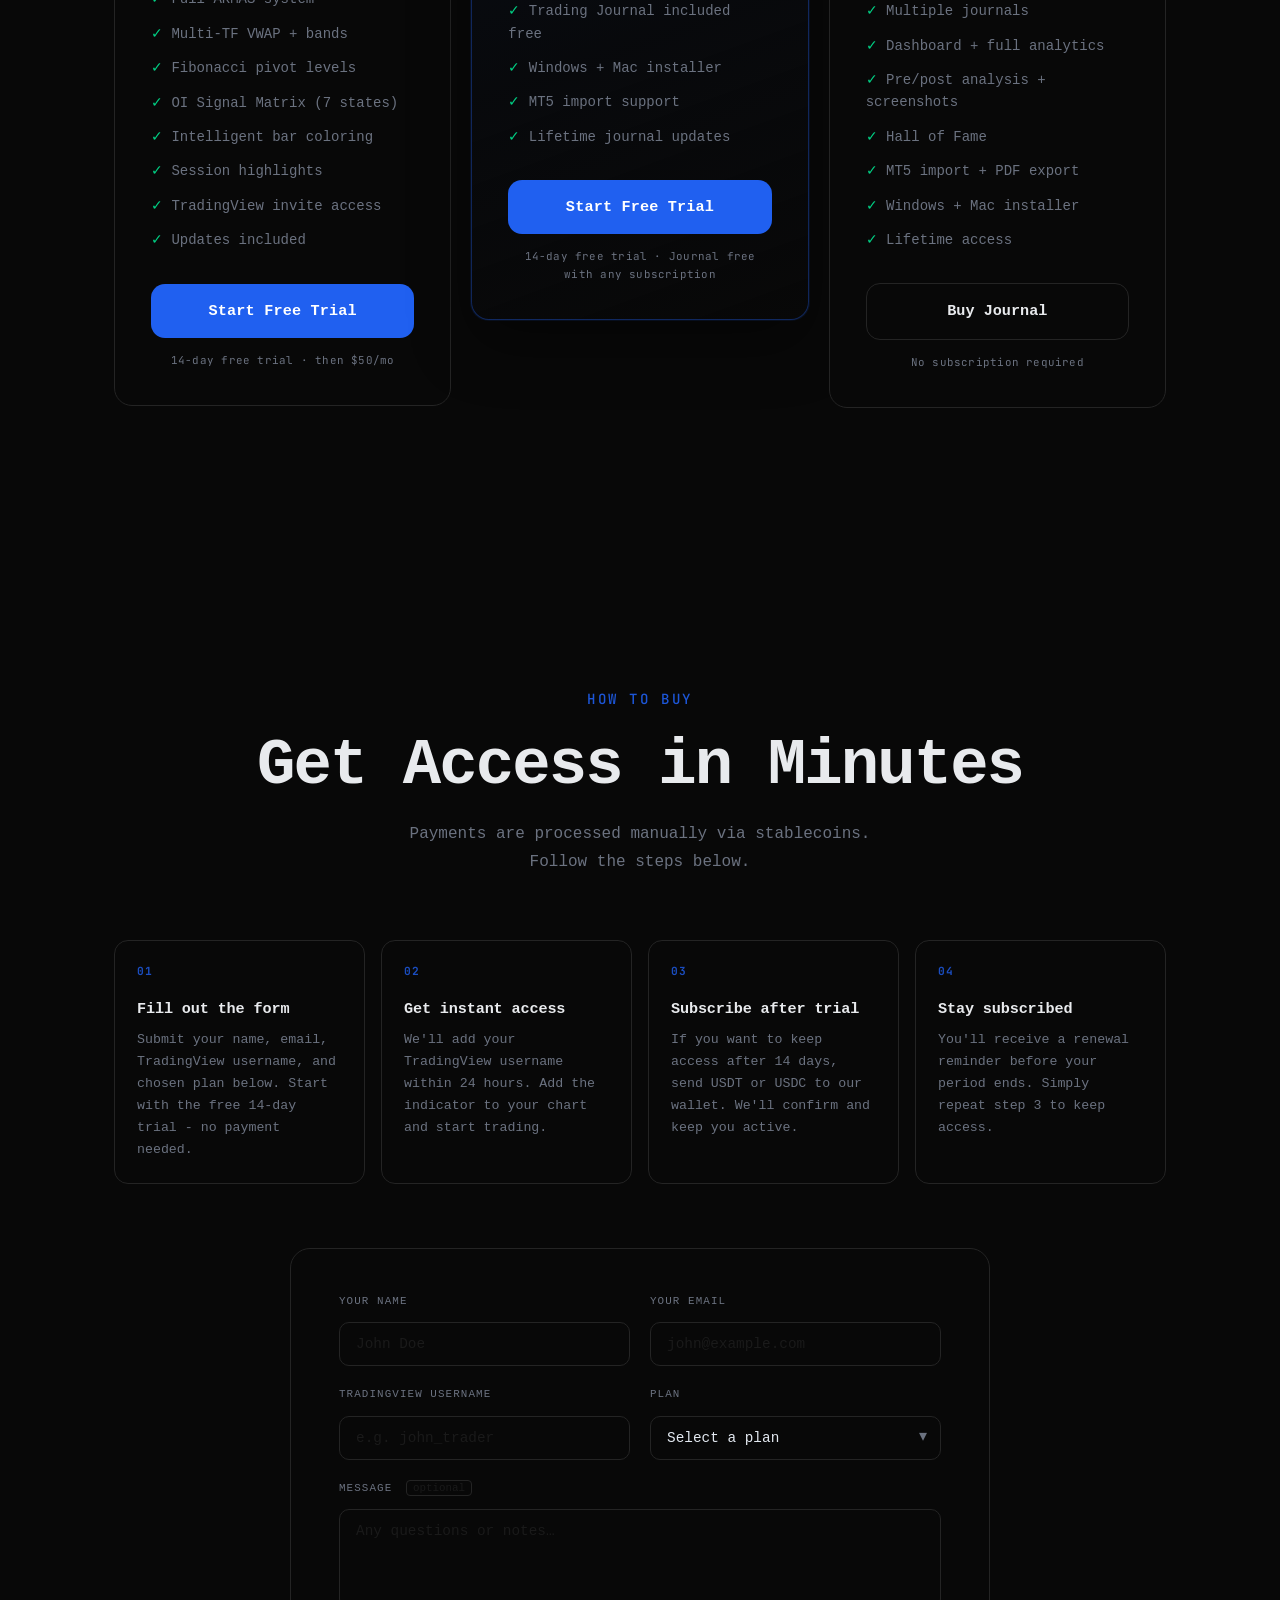
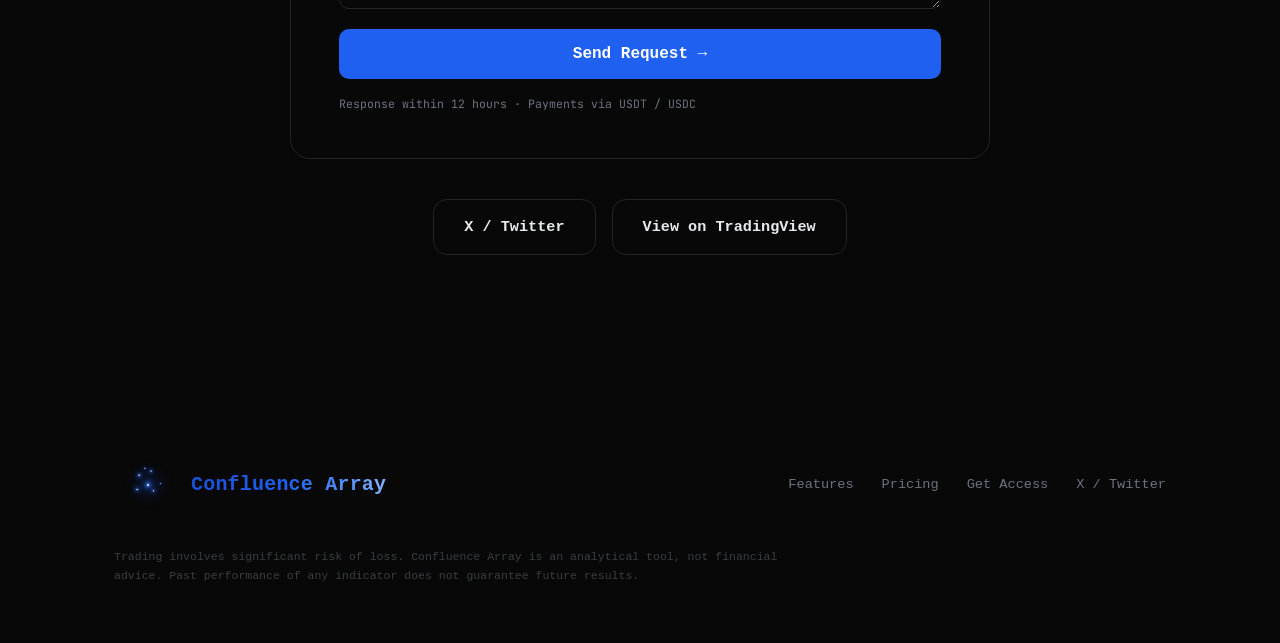
==== commit b86e1506: "Replace all em dashes with hyphens Co-Authored-By: Claude Opus 4.8 <noreply@anthropic.com>" ====
--- a/index.html
+++ b/index.html
@@ -3,7 +3,7 @@
 <head>
   <meta charset="UTF-8" />
   <meta name="viewport" content="width=device-width, initial-scale=1.0" />
-  <title>Confluence Array — TradingView Indicator Suite</title>
+  <title>Confluence Array - TradingView Indicator Suite</title>
   <meta name="description" content="Professional-grade TradingView indicator suite for futures, forex and crypto traders. Multi-timeframe confluence zones, order flow, open interest, CVD, and a built-in trading journal." />
   <meta name="keywords" content="TradingView indicator, confluence zones, order flow indicator, open interest TradingView, trading journal, futures trading, forex indicator, CVD divergence, VWAP indicator" />
   <link rel="canonical" href="https://confluencearray.com/" />
@@ -11,13 +11,13 @@
   <!-- Open Graph -->
   <meta property="og:type"        content="website" />
   <meta property="og:url"         content="https://confluencearray.com/" />
-  <meta property="og:title"       content="Confluence Array — TradingView Indicator Suite" />
+  <meta property="og:title"       content="Confluence Array - TradingView Indicator Suite" />
   <meta property="og:description" content="Multi-timeframe confluence zones, order flow, open interest, CVD, and a built-in trading journal. Built for serious futures and forex traders." />
   <meta property="og:image"       content="https://confluencearray.com/hero-chart.webp" />
 
   <!-- Twitter Card -->
   <meta name="twitter:card"        content="summary_large_image" />
-  <meta name="twitter:title"       content="Confluence Array — TradingView Indicator Suite" />
+  <meta name="twitter:title"       content="Confluence Array - TradingView Indicator Suite" />
   <meta name="twitter:description" content="Multi-timeframe confluence zones, order flow, open interest, CVD, and a built-in trading journal." />
   <meta name="twitter:image"       content="https://confluencearray.com/hero-chart.webp" />
 
@@ -105,11 +105,11 @@
     <h1><span id="hero-line1" class="typing"></span><br /><span id="hero-line2" class="gradient-text"></span></h1>
     <p class="hero-sub">
       A professional-grade indicator suite built for futures, forex and crypto traders who
-      demand precision — combining order flow, market structure, and multi-timeframe
+      demand precision - combining order flow, market structure, and multi-timeframe
       analysis into a single, unified overlay.
     </p>
     <div class="hero-cta">
-      <a href="#buy" class="btn-primary">Start Free Trial — 14 Days</a>
+      <a href="#buy" class="btn-primary">Start Free Trial - 14 Days</a>
       <a href="#features" class="btn-ghost">See Features</a>
     </div>
     <p class="hero-trial">No payment required to start · $50/mo after trial</p>
@@ -129,12 +129,12 @@
 
         <div class="feature-card">
           <h3>ARMAS</h3>
-          <p>Absolute Moving Average System — an EWMA-based pipe built from highs and lows that hugs price structure dynamically. Instantly see whether price is trending, ranging, or overextended.</p>
+          <p>Absolute Moving Average System - an EWMA-based pipe built from highs and lows that hugs price structure dynamically. Instantly see whether price is trending, ranging, or overextended.</p>
         </div>
 
         <div class="feature-card">
           <h3>Multi-Timeframe VWAP</h3>
-          <p>Daily, Weekly, and Monthly VWAP with standard deviation bands. Anchored to the correct session for each instrument — crypto and CME futures handled separately.</p>
+          <p>Daily, Weekly, and Monthly VWAP with standard deviation bands. Anchored to the correct session for each instrument - crypto and CME futures handled separately.</p>
         </div>
 
         <div class="feature-card">
@@ -144,17 +144,17 @@
 
         <div class="feature-card">
           <h3>OI Signal Matrix</h3>
-          <p>Classifies market conditions into 7 states using Open Interest divergence — New Longs, Short Cover, Long Liquidation, and more. Know who is actually moving price.</p>
+          <p>Classifies market conditions into 7 states using Open Interest divergence - New Longs, Short Cover, Long Liquidation, and more. Know who is actually moving price.</p>
         </div>
 
         <div class="feature-card">
           <h3>Session &amp; Sub-Session Tracker</h3>
-          <p>London, New York, and Asia sessions highlighted automatically. The live dashboard drills deeper — showing the active sub-session (Opening Bell, Reversal Window, London/NY Overlap, Power Hour, and more), a live countdown to the end of the current window, and a preview of the next sub-session. Always know exactly where you are in the trading day.</p>
+          <p>London, New York, and Asia sessions highlighted automatically. The live dashboard drills deeper - showing the active sub-session (Opening Bell, Reversal Window, London/NY Overlap, Power Hour, and more), a live countdown to the end of the current window, and a preview of the next sub-session. Always know exactly where you are in the trading day.</p>
         </div>
 
         <div class="feature-card">
           <h3>Intelligent Bar Coloring</h3>
-          <p>Two modes: color bars by trend direction or by OI signal. ADX-based opacity means color intensity reflects conviction — faded in choppy markets, vivid in strong trends.</p>
+          <p>Two modes: color bars by trend direction or by OI signal. ADX-based opacity means color intensity reflects conviction - faded in choppy markets, vivid in strong trends.</p>
         </div>
 
       </div>
@@ -171,13 +171,13 @@
         <img src="info-box.webp" alt="OI Signal Panel" class="oi-panel-img" />
       </div>
       <div class="oi-grid">
-        <div class="oi-card bull" style="--glow:rgba(0,255,136,0.35)"><div class="oi-title-row"><strong>New Longs</strong><span class="oi-dot" style="background:#00ff88"></span></div><p>Price up + OI up — genuine buyers entering</p></div>
-        <div class="oi-card bull" style="--glow:rgba(0,229,255,0.35)"><div class="oi-title-row"><strong>Short Cover</strong><span class="oi-dot" style="background:#00e5ff"></span></div><p>Price up + OI down — shorts being forced out</p></div>
-        <div class="oi-card neutral" style="--glow:rgba(255,215,0,0.35)"><div class="oi-title-row"><strong>Weak Rally</strong><span class="oi-dot" style="background:#ffd700"></span></div><p>Price up + OI flat — low conviction move</p></div>
-        <div class="oi-card bear" style="--glow:rgba(255,68,68,0.35)"><div class="oi-title-row"><strong>New Shorts</strong><span class="oi-dot" style="background:#ff4444"></span></div><p>Price down + OI up — genuine sellers entering</p></div>
-        <div class="oi-card bear" style="--glow:rgba(255,136,0,0.35)"><div class="oi-title-row"><strong>Long Liq</strong><span class="oi-dot" style="background:#ff8800"></span></div><p>Price down + OI down — longs being stopped out</p></div>
-        <div class="oi-card bear" style="--glow:rgba(204,68,255,0.35)"><div class="oi-title-row"><strong>Liq Bounce</strong><span class="oi-dot" style="background:#cc44ff"></span></div><p>Price down + OI flat — weak selling pressure</p></div>
-        <div class="oi-card neutral" style="--glow:rgba(136,136,136,0.35)"><div class="oi-title-row"><strong>Mixed</strong><span class="oi-dot" style="background:#888"></span></div><p>No clear signal — stay patient</p></div>
+        <div class="oi-card bull" style="--glow:rgba(0,255,136,0.35)"><div class="oi-title-row"><strong>New Longs</strong><span class="oi-dot" style="background:#00ff88"></span></div><p>Price up + OI up - genuine buyers entering</p></div>
+        <div class="oi-card bull" style="--glow:rgba(0,229,255,0.35)"><div class="oi-title-row"><strong>Short Cover</strong><span class="oi-dot" style="background:#00e5ff"></span></div><p>Price up + OI down - shorts being forced out</p></div>
+        <div class="oi-card neutral" style="--glow:rgba(255,215,0,0.35)"><div class="oi-title-row"><strong>Weak Rally</strong><span class="oi-dot" style="background:#ffd700"></span></div><p>Price up + OI flat - low conviction move</p></div>
+        <div class="oi-card bear" style="--glow:rgba(255,68,68,0.35)"><div class="oi-title-row"><strong>New Shorts</strong><span class="oi-dot" style="background:#ff4444"></span></div><p>Price down + OI up - genuine sellers entering</p></div>
+        <div class="oi-card bear" style="--glow:rgba(255,136,0,0.35)"><div class="oi-title-row"><strong>Long Liq</strong><span class="oi-dot" style="background:#ff8800"></span></div><p>Price down + OI down - longs being stopped out</p></div>
+        <div class="oi-card bear" style="--glow:rgba(204,68,255,0.35)"><div class="oi-title-row"><strong>Liq Bounce</strong><span class="oi-dot" style="background:#cc44ff"></span></div><p>Price down + OI flat - weak selling pressure</p></div>
+        <div class="oi-card neutral" style="--glow:rgba(136,136,136,0.35)"><div class="oi-title-row"><strong>Mixed</strong><span class="oi-dot" style="background:#888"></span></div><p>No clear signal - stay patient</p></div>
       </div>
     </div>
   </section>
@@ -200,11 +200,11 @@
         </div>
         <div class="j-feature">
           <strong>Pre / Post Analysis</strong>
-          <p>Upload screenshots and write structured notes for every stage of a trade — thesis before entry, execution at position, and review after exit.</p>
+          <p>Upload screenshots and write structured notes for every stage of a trade - thesis before entry, execution at position, and review after exit.</p>
         </div>
         <div class="j-feature">
           <strong>Hall of Fame</strong>
-          <p>Your best and worst trades side by side — full trade card with entry details, screenshots, and complete analysis. Learn from your peaks and your mistakes.</p>
+          <p>Your best and worst trades side by side - full trade card with entry details, screenshots, and complete analysis. Learn from your peaks and your mistakes.</p>
         </div>
         <div class="j-feature">
           <strong>Full Analytics</strong>
@@ -358,7 +358,7 @@
           <div class="step-num">01</div>
           <div class="step-body">
             <strong>Fill out the form</strong>
-            <p>Submit your name, email, TradingView username, and chosen plan below. Start with the free 14-day trial — no payment needed.</p>
+            <p>Submit your name, email, TradingView username, and chosen plan below. Start with the free 14-day trial - no payment needed.</p>
           </div>
         </div>
         <div class="step">
@@ -411,12 +411,12 @@
               <div class="cf-select-wrap">
                 <select name="plan" required>
                   <option value="" disabled selected>Select a plan</option>
-                  <option>Trial — 14 days free</option>
-                  <option>Indicator — $50/mo</option>
-                  <option>Bundle (Indicator + Journal) — $55/mo</option>
-                  <option>Indicator — 3 months $130</option>
-                  <option>Indicator — Annual $480</option>
-                  <option>Trading Journal — $30 one-time</option>
+                  <option>Trial - 14 days free</option>
+                  <option>Indicator - $50/mo</option>
+                  <option>Bundle (Indicator + Journal) - $55/mo</option>
+                  <option>Indicator - 3 months $130</option>
+                  <option>Indicator - Annual $480</option>
+                  <option>Trading Journal - $30 one-time</option>
                 </select>
                 <span class="cf-select-arrow">▾</span>
               </div>
@@ -427,7 +427,7 @@
             <textarea name="message" placeholder="Any questions or notes…" rows="3"></textarea>
           </div>
           <input type="text" name="_gotcha" style="display:none" />
-          <input type="hidden" name="_subject" value="New Access Request — Confluence Array" />
+          <input type="hidden" name="_subject" value="New Access Request - Confluence Array" />
           <button type="submit" class="cf-submit">Send Request →</button>
           <p class="buy-note" style="margin-top:16px;">Response within 12 hours · Payments via USDT / USDC</p>
         </form>
@@ -585,7 +585,7 @@
 
       setTimeout(function(){
         cur = idx;
-        /* hide ghost — real slot will take its position */
+        /* hide ghost - real slot will take its position */
         ghost.style.transition  = 'none';
         ghost.style.visibility  = 'hidden';
         ghost.style.opacity     = '0';
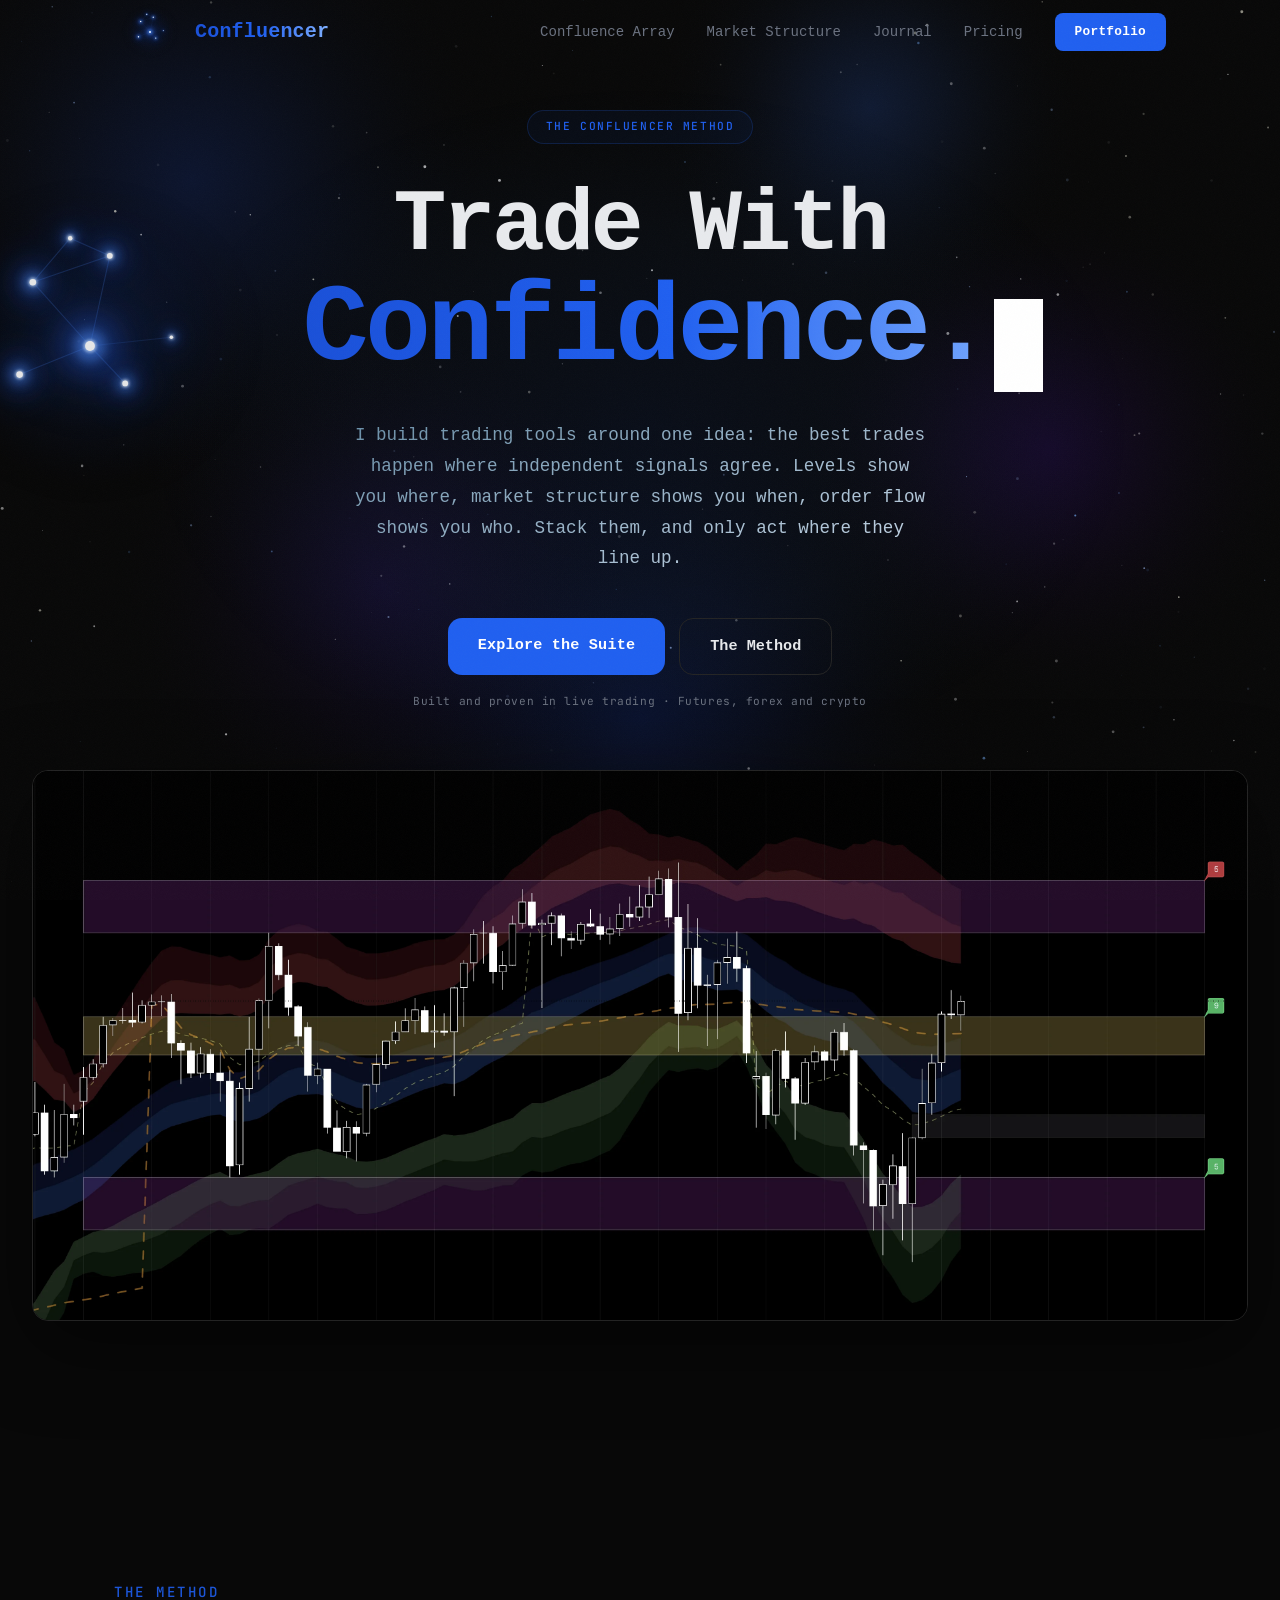
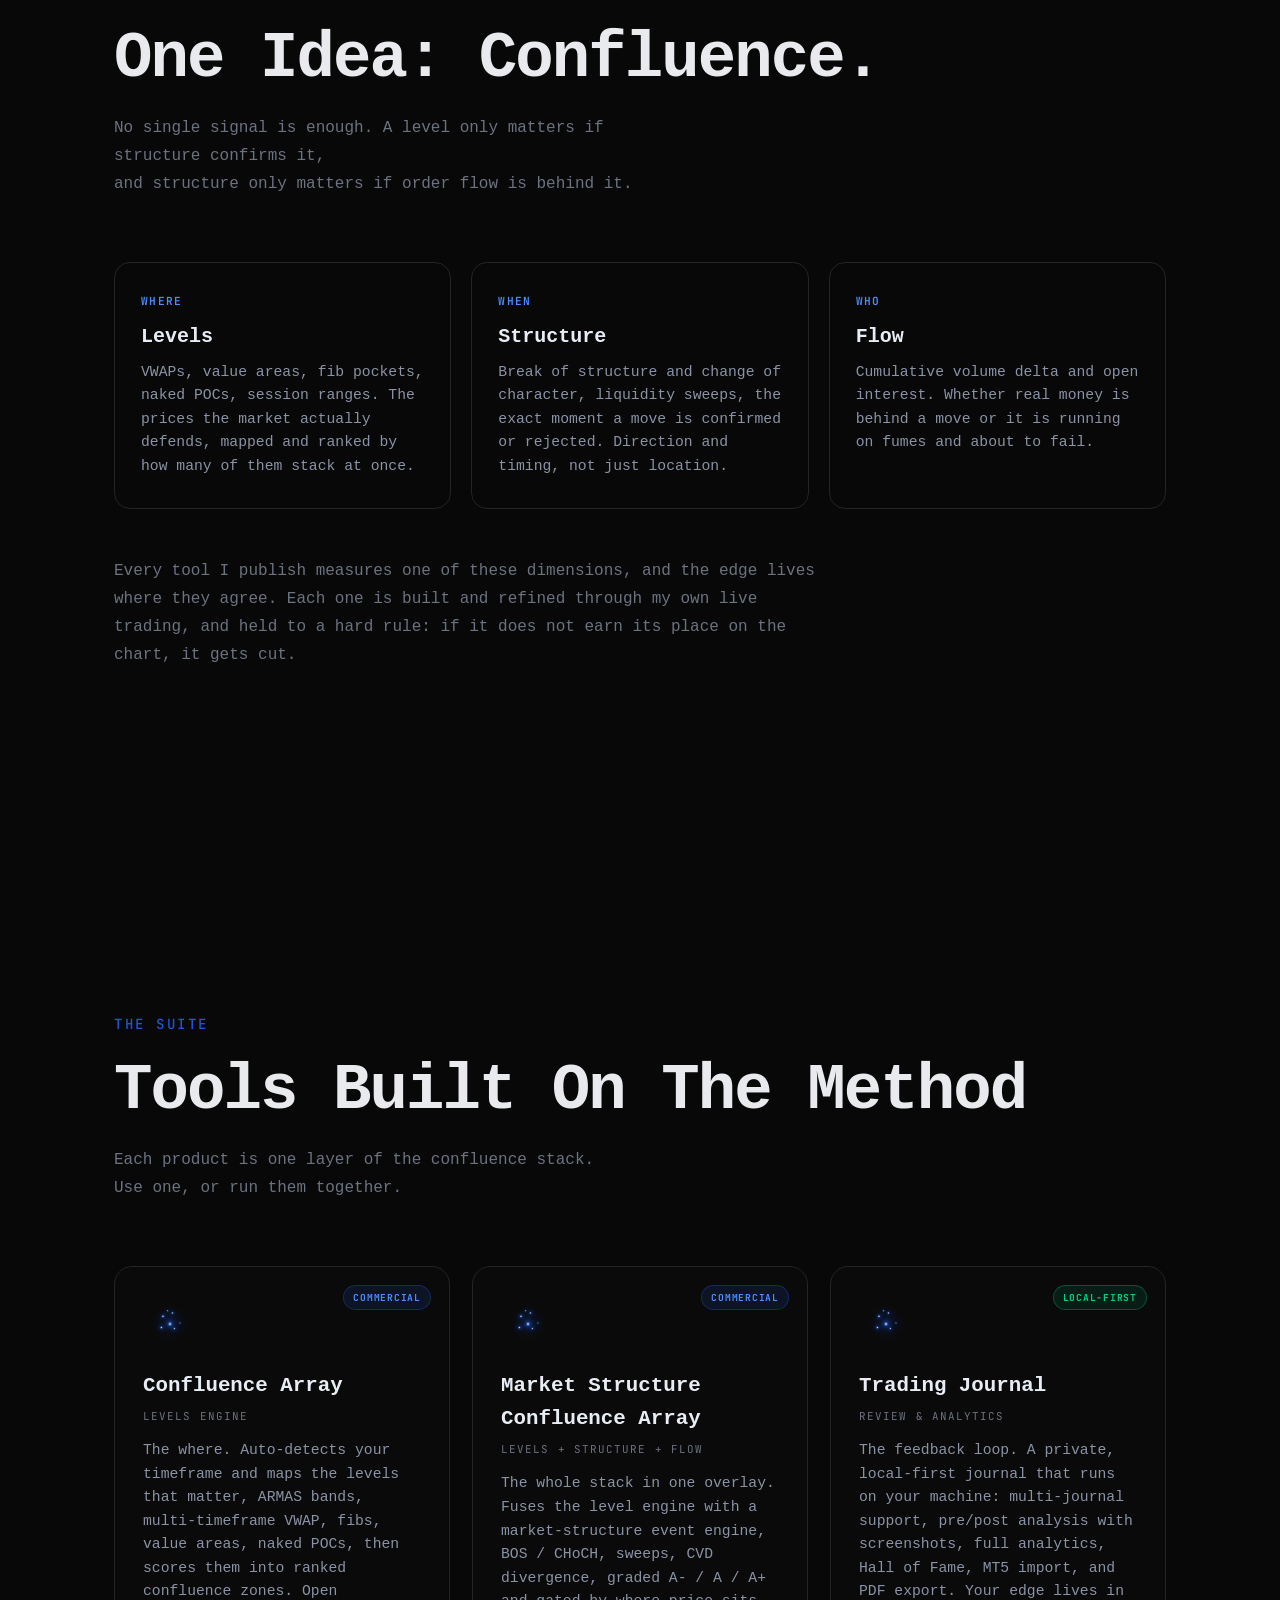
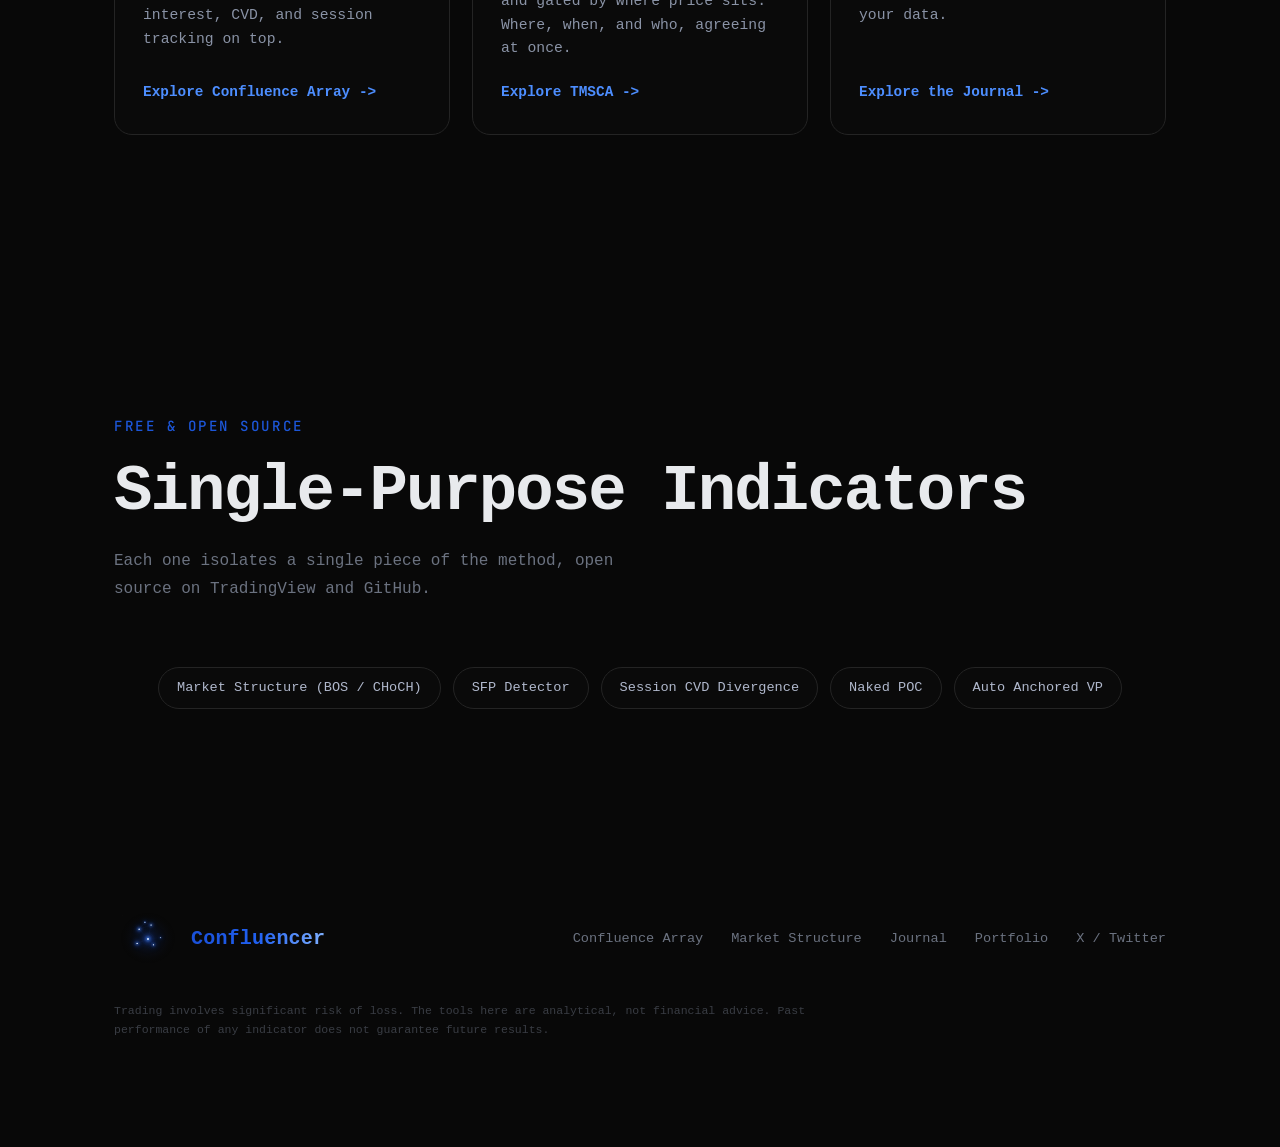
==== commit 837019f6: "Rebrand to Confluencer hub + per-product pages + pricing page New brand hub at root (method + produc" ====
--- a/index.html
+++ b/index.html
@@ -3,78 +3,26 @@
 <head>
   <meta charset="UTF-8" />
   <meta name="viewport" content="width=device-width, initial-scale=1.0" />
-  <title>Confluence Array - TradingView Indicator Suite</title>
-  <meta name="description" content="Professional-grade TradingView indicator suite for futures, forex and crypto traders. Multi-timeframe confluence zones, order flow, open interest, CVD, and a built-in trading journal." />
-  <meta name="keywords" content="TradingView indicator, confluence zones, order flow indicator, open interest TradingView, trading journal, futures trading, forex indicator, CVD divergence, VWAP indicator" />
+  <title>Confluencer - Trade With Confluence</title>
+  <meta name="description" content="Confluencer - the trading tools and method of a confluence-first trader. Levels, market structure, and order flow, built and proven in live trading. Confluence Array, Market Structure Confluence Array, and a private Trading Journal." />
+  <meta name="keywords" content="Confluencer, confluence trading, TradingView indicators, order flow, market structure, smart money concepts, trading journal" />
   <link rel="canonical" href="https://confluencearray.com/" />
 
-  <!-- Open Graph -->
   <meta property="og:type"        content="website" />
   <meta property="og:url"         content="https://confluencearray.com/" />
-  <meta property="og:title"       content="Confluence Array - TradingView Indicator Suite" />
-  <meta property="og:description" content="Multi-timeframe confluence zones, order flow, open interest, CVD, and a built-in trading journal. Built for serious futures and forex traders." />
+  <meta property="og:title"       content="Confluencer - Trade With Confluence" />
+  <meta property="og:description" content="The trading tools and method of a confluence-first trader: levels, market structure, and order flow, proven in live trading." />
   <meta property="og:image"       content="https://confluencearray.com/hero-chart.webp" />
-
-  <!-- Twitter Card -->
   <meta name="twitter:card"        content="summary_large_image" />
-  <meta name="twitter:title"       content="Confluence Array - TradingView Indicator Suite" />
-  <meta name="twitter:description" content="Multi-timeframe confluence zones, order flow, open interest, CVD, and a built-in trading journal." />
+  <meta name="twitter:title"       content="Confluencer - Trade With Confluence" />
+  <meta name="twitter:description" content="Levels, market structure, and order flow, fused into one method." />
   <meta name="twitter:image"       content="https://confluencearray.com/hero-chart.webp" />
 
   <link rel="preconnect" href="https://fonts.googleapis.com" />
   <link href="https://fonts.googleapis.com/css2?family=Inter:wght@300;400;500;600;700;800&family=JetBrains+Mono:wght@400;500;600;700&display=swap" rel="stylesheet" />
-  <link rel="preload" href="hero-chart.webp" as="image" />
-  <link rel="stylesheet" href="style.css?v=63" />
-  <link rel="icon" type="image/svg+xml" href="assets/logo-icon.svg" />
-  <style>
-    .contact-card{max-width:700px;margin:0 auto 40px;background:#080808;border:1px solid #242424;border-radius:20px;padding:44px 48px;text-align:left}
-    .form-success{display:none;flex-direction:column;align-items:center;text-align:center;padding:40px 20px;gap:12px}
-    .form-success-icon{width:56px;height:56px;background:rgba(0,208,132,.1);border:1px solid rgba(0,208,132,.3);border-radius:50%;display:flex;align-items:center;justify-content:center;font-size:1.4rem;color:#00d084;margin-bottom:8px}
-    .form-success h3{font-size:1.4rem;font-weight:700;color:#e2e8f0}
-    .form-success p{font-size:.9rem;color:#6b7280}
-    .cf-row{display:grid;grid-template-columns:1fr 1fr;gap:20px;margin-bottom:20px}
-    .cf-field{display:flex;flex-direction:column;gap:8px;margin-bottom:20px}
-    .cf-row .cf-field{margin-bottom:0}
-    .cf-field label{display:block;font-family:monospace;font-size:.68rem;font-weight:500;color:#6b7280;letter-spacing:.1em;text-transform:uppercase;width:100%;margin-bottom:4px}
-    .cf-opt{font-size:.68rem;font-weight:400;color:#1a1a1a;text-transform:none;letter-spacing:0;margin-left:6px;border:1px solid #242424;border-radius:4px;padding:1px 6px}
-    .cf-field input,.cf-field textarea{display:block;background:#080808;border:1px solid #242424;border-radius:10px;color:#e2e8f0;font-family:monospace;font-size:.9rem;padding:13px 16px;outline:none;width:100%;box-sizing:border-box;transition:border-color .2s,box-shadow .2s}
-    .cf-field input:focus,.cf-field textarea:focus{border-color:#2060f0;box-shadow:0 0 0 3px rgba(32,96,240,.07)}
-    .cf-field input::placeholder,.cf-field textarea::placeholder{color:#1a1a1a}
-    .cf-field textarea{resize:vertical;min-height:100px}
-    .cf-select-wrap{position:relative}
-    .cf-select-wrap select{display:block;background:#080808;border:1px solid #242424;border-radius:10px;color:#e2e8f0;font-family:monospace;font-size:.9rem;padding:13px 40px 13px 16px;outline:none;width:100%;box-sizing:border-box;-webkit-appearance:none;appearance:none;cursor:pointer;transition:border-color .2s}
-    .cf-select-wrap select:focus{border-color:#2060f0}
-    .cf-select-wrap select option{background:#101010;color:#e2e8f0}
-    .cf-select-arrow{position:absolute;right:14px;top:50%;transform:translateY(-50%);color:#6b7280;pointer-events:none}
-    .cf-submit{display:block;width:100%;padding:16px;background:#2060f0;color:#fff;font-family:monospace;font-size:1rem;font-weight:700;border:none;border-radius:10px;cursor:pointer;margin-top:4px;transition:opacity .2s,transform .15s}
-    .cf-submit:hover{opacity:.88;transform:translateY(-1px)}
-    .buy-links{display:flex;gap:16px;justify-content:center;flex-wrap:wrap}
-    @media(max-width:600px){.contact-card{padding:28px 20px}.cf-row{grid-template-columns:1fr}}
-    .journal-features-row{display:flex;flex-wrap:wrap;justify-content:center;gap:12px;margin-bottom:52px}
-    .jc-wrap{position:relative;padding-bottom:52px;user-select:none;width:100vw;max-width:100vw;left:50%;margin-left:-50vw;box-sizing:border-box;padding-left:32px;padding-right:32px}
-    /* carousel stage */
-    .jc-stage{display:flex;align-items:center;justify-content:center;overflow:hidden;gap:20px;position:relative}
-    .jc-slot{flex-shrink:0}
-    .jc-slot-center{width:74%;cursor:zoom-in}
-    .jc-slot-left,.jc-slot-right{width:60%;opacity:.36;cursor:pointer}
-    .jc-slot-left{mask-image:linear-gradient(to right,transparent 0%,black 58%);-webkit-mask-image:linear-gradient(to right,transparent 0%,black 58%)}
-    .jc-slot-right{mask-image:linear-gradient(to left,transparent 0%,black 58%);-webkit-mask-image:linear-gradient(to left,transparent 0%,black 58%)}
-    .jc-slot img{width:100%;display:block;border-radius:14px;border:1px solid #2a2a2a}
-    .jc-slot-center img{box-shadow:0 24px 90px rgba(0,0,0,.75)}
-    .jc-slot-left img,.jc-slot-right img{box-shadow:0 10px 30px rgba(0,0,0,.5)}
-    @media(max-width:700px){.jc-slot-left,.jc-slot-right{display:none}}
-    /* controls */
-    .jc-controls{display:flex;align-items:center;justify-content:center;gap:20px;margin-top:24px}
-    .jc-arrow{background:#0d0d0d;border:1px solid #282828;color:#b0b8cc;width:44px;height:44px;border-radius:50%;font-size:1.6rem;cursor:pointer;display:flex;align-items:center;justify-content:center;transition:border-color .2s,background .2s;line-height:1;padding-bottom:1px}
-    .jc-arrow:hover{border-color:#2060f0;background:rgba(32,96,240,.14);color:#fff}
-    .jc-dots{display:flex;gap:7px;align-items:center}
-    .jc-dot{width:6px;height:6px;border-radius:3px;background:#2a2a2a;cursor:pointer;transition:background .25s,width .25s}
-    .jc-dot.active{background:#2060f0;width:22px}
-    @media(max-width:700px){.jc-sl,.jc-sr{display:none}}
-    @media(max-width:900px){.journal-img-grid{grid-template-columns:1fr}}
-    .hero-img-wrap{width:100vw!important;max-width:100vw!important;position:relative!important;left:50%!important;right:50%!important;margin-left:-50vw!important;margin-right:-50vw!important;padding:0 24px!important;box-sizing:border-box!important}
-    .hero-img{width:100%!important;max-width:1600px!important;margin:0 auto!important;display:block!important}
-  </style>
+  <link rel="preload" href="/hero-chart.webp" as="image" />
+  <link rel="stylesheet" href="/style.css?v=64" />
+  <link rel="icon" type="image/svg+xml" href="/assets/logo-icon.svg" />
 </head>
 <body>
 
@@ -83,560 +31,152 @@
   <!-- ── NAV ──────────────────────────────────────────────────────────────── -->
   <nav>
     <div class="nav-inner">
-      <a href="#hero" class="nav-logo" style="text-decoration:none;display:flex;align-items:center;gap:9px;">
-        <img src="assets/logo-icon.svg" width="72" height="72" style="display:block;flex-shrink:0;" alt=""/>
-        <span class="gradient-text">Confluence Array</span>
+      <a href="/" class="nav-logo" style="text-decoration:none;display:flex;align-items:center;gap:9px;">
+        <img src="/assets/logo-icon.svg" width="72" height="72" style="display:block;flex-shrink:0;" alt=""/>
+        <span class="gradient-text">Confluencer</span>
       </a>
       <div class="nav-links">
-        <a href="#features">Features</a>
-        <a href="#journal">Journal</a>
-        <a href="#pricing">Pricing</a>
-        <a href="#buy" class="btn-nav">Get Access</a>
+        <a href="/confluence-array/">Confluence Array</a>
+        <a href="/tmsca/">Market Structure</a>
+        <a href="/trading-journal/">Journal</a>
+        <a href="/pricing/">Pricing</a>
+        <a href="https://kerem.confluencearray.com" target="_blank" class="btn-nav">Portfolio</a>
       </div>
     </div>
   </nav>
 
   <!-- ── HERO ─────────────────────────────────────────────────────────────── -->
   <section class="hero" id="hero">
-    <div class="hero-badge">TradingView Indicator Suite</div>
-    <img src="assets/logo-icon.svg" width="440" height="440"
+    <div class="hero-badge">The Confluencer Method</div>
+    <img src="/assets/logo-icon.svg" width="440" height="440"
          style="position:absolute;left:-100px;top:346px;transform:translate(-50%,-50%);pointer-events:none;opacity:0.9;"
          alt=""/>
     <h1><span id="hero-line1" class="typing"></span><br /><span id="hero-line2" class="gradient-text"></span></h1>
     <p class="hero-sub">
-      A professional-grade indicator suite built for futures, forex and crypto traders who
-      demand precision - combining order flow, market structure, and multi-timeframe
-      analysis into a single, unified overlay.
+      I build trading tools around one idea: the best trades happen where independent
+      signals agree. Levels show you where, market structure shows you when, order flow
+      shows you who. Stack them, and only act where they line up.
     </p>
     <div class="hero-cta">
-      <a href="#buy" class="btn-primary">Start Free Trial - 14 Days</a>
-      <a href="#features" class="btn-ghost">See Features</a>
+      <a href="#products" class="btn-primary">Explore the Suite</a>
+      <a href="#method" class="btn-ghost">The Method</a>
     </div>
-    <p class="hero-trial">No payment required to start · $50/mo after trial</p>
+    <p class="hero-trial">Built and proven in live trading · Futures, forex and crypto</p>
     <div class="hero-img-wrap" style="width:100vw;max-width:100vw;position:relative;left:50%;margin-left:-50vw;padding:0 32px;box-sizing:border-box;">
-      <img src="hero-chart.webp" alt="Confluence Array on SP500 1h chart" class="hero-img" style="width:100%;max-width:1900px;display:block;margin:0 auto;border-radius:16px;border:1px solid #242424;box-shadow:0 24px 80px rgba(0,0,0,0.5);" />
+      <img src="/hero-chart.webp" alt="Confluencer tools on an SP500 chart" class="hero-img" style="width:100%;max-width:1900px;display:block;margin:0 auto;border-radius:16px;border:1px solid #242424;box-shadow:0 24px 80px rgba(0,0,0,0.5);" />
     </div>
   </section>
 
-  <!-- ── FEATURES ──────────────────────────────────────────────────────────── -->
-  <section id="features" class="section">
+  <!-- ── METHOD ───────────────────────────────────────────────────────────── -->
+  <section id="method" class="section">
     <div class="container">
-      <div class="section-label">The Indicator</div>
-      <h2>Everything You Need.<br />Nothing You Don't.</h2>
-      <p class="section-sub">Built and refined through live trading.<br>Every tool earns its place on the chart.</p>
+      <div class="section-label">The Method</div>
+      <h2>One Idea: Confluence.</h2>
+      <p class="section-sub">No single signal is enough. A level only matters if structure confirms it,<br>and structure only matters if order flow is behind it.</p>
 
-      <div class="features-grid">
+      <div class="vision-grid">
+        <div class="vision-pillar">
+          <div class="vp-k">Where</div>
+          <h3>Levels</h3>
+          <p>VWAPs, value areas, fib pockets, naked POCs, session ranges. The prices the market actually defends, mapped and ranked by how many of them stack at once.</p>
+        </div>
+        <div class="vision-pillar">
+          <div class="vp-k">When</div>
+          <h3>Structure</h3>
+          <p>Break of structure and change of character, liquidity sweeps, the exact moment a move is confirmed or rejected. Direction and timing, not just location.</p>
+        </div>
+        <div class="vision-pillar">
+          <div class="vp-k">Who</div>
+          <h3>Flow</h3>
+          <p>Cumulative volume delta and open interest. Whether real money is behind a move or it is running on fumes and about to fail.</p>
+        </div>
+      </div>
 
-        <div class="feature-card">
-          <h3>ARMAS</h3>
-          <p>Absolute Moving Average System - an EWMA-based pipe built from highs and lows that hugs price structure dynamically. Instantly see whether price is trending, ranging, or overextended.</p>
-        </div>
+      <p class="section-sub" style="max-width:720px;margin-top:48px">
+        Every tool I publish measures one of these dimensions, and the edge lives where they
+        agree. Each one is built and refined through my own live trading, and held to a hard
+        rule: if it does not earn its place on the chart, it gets cut.
+      </p>
+    </div>
+  </section>
 
-        <div class="feature-card">
-          <h3>Multi-Timeframe VWAP</h3>
-          <p>Daily, Weekly, and Monthly VWAP with standard deviation bands. Anchored to the correct session for each instrument - crypto and CME futures handled separately.</p>
-        </div>
+  <!-- ── PRODUCTS ─────────────────────────────────────────────────────────── -->
+  <section id="products" class="section">
+    <div class="container">
+      <div class="section-label">The Suite</div>
+      <h2>Tools Built On The Method</h2>
+      <p class="section-sub">Each product is one layer of the confluence stack.<br>Use one, or run them together.</p>
 
-        <div class="feature-card">
-          <h3>Fibonacci Pivots</h3>
-          <p>Previous week and previous day high/low levels with Fibonacci retracements automatically plotted. Key institutional reference levels, always visible.</p>
-        </div>
+      <div class="product-grid">
+        <a href="/confluence-array/" class="product-card">
+          <span class="pc-badge commercial">Commercial</span>
+          <img src="/assets/logo-icon.svg" class="pc-icon" alt=""/>
+          <h3>Confluence Array</h3>
+          <div class="pc-type">Levels Engine</div>
+          <p>The where. Auto-detects your timeframe and maps the levels that matter, ARMAS bands, multi-timeframe VWAP, fibs, value areas, naked POCs, then scores them into ranked confluence zones. Open interest, CVD, and session tracking on top.</p>
+          <div class="pc-go">Explore Confluence Array -&gt;</div>
+        </a>
 
-        <div class="feature-card">
-          <h3>OI Signal Matrix</h3>
-          <p>Classifies market conditions into 7 states using Open Interest divergence - New Longs, Short Cover, Long Liquidation, and more. Know who is actually moving price.</p>
-        </div>
+        <a href="/tmsca/" class="product-card">
+          <span class="pc-badge commercial">Commercial</span>
+          <img src="/assets/logo-icon.svg" class="pc-icon" alt=""/>
+          <h3>Market Structure Confluence Array</h3>
+          <div class="pc-type">Levels + Structure + Flow</div>
+          <p>The whole stack in one overlay. Fuses the level engine with a market-structure event engine, BOS / CHoCH, sweeps, CVD divergence, graded A- / A / A+ and gated by where price sits. Where, when, and who, agreeing at once.</p>
+          <div class="pc-go">Explore TMSCA -&gt;</div>
+        </a>
 
-        <div class="feature-card">
-          <h3>Session &amp; Sub-Session Tracker</h3>
-          <p>London, New York, and Asia sessions highlighted automatically. The live dashboard drills deeper - showing the active sub-session (Opening Bell, Reversal Window, London/NY Overlap, Power Hour, and more), a live countdown to the end of the current window, and a preview of the next sub-session. Always know exactly where you are in the trading day.</p>
-        </div>
-
-        <div class="feature-card">
-          <h3>Intelligent Bar Coloring</h3>
-          <p>Two modes: color bars by trend direction or by OI signal. ADX-based opacity means color intensity reflects conviction - faded in choppy markets, vivid in strong trends.</p>
-        </div>
-
+        <a href="/trading-journal/" class="product-card">
+          <span class="pc-badge free">Local-first</span>
+          <img src="/assets/logo-icon.svg" class="pc-icon" alt=""/>
+          <h3>Trading Journal</h3>
+          <div class="pc-type">Review &amp; Analytics</div>
+          <p>The feedback loop. A private, local-first journal that runs on your machine: multi-journal support, pre/post analysis with screenshots, full analytics, Hall of Fame, MT5 import, and PDF export. Your edge lives in your data.</p>
+          <div class="pc-go">Explore the Journal -&gt;</div>
+        </a>
       </div>
     </div>
   </section>
 
-  <!-- ── OI MATRIX ─────────────────────────────────────────────────────────── -->
-  <section class="oi-section">
+  <!-- ── OPEN SOURCE ──────────────────────────────────────────────────────── -->
+  <section class="section">
     <div class="container">
-      <div class="section-label">OI Signal Matrix</div>
-      <h2>Know Who Is Moving Price</h2>
-      <p class="section-sub">Most indicators tell you what price did.<br>The OI Matrix tells you why.</p>
-      <div class="oi-panel-wrap">
-        <img src="info-box.webp" alt="OI Signal Panel" class="oi-panel-img" />
-      </div>
-      <div class="oi-grid">
-        <div class="oi-card bull" style="--glow:rgba(0,255,136,0.35)"><div class="oi-title-row"><strong>New Longs</strong><span class="oi-dot" style="background:#00ff88"></span></div><p>Price up + OI up - genuine buyers entering</p></div>
-        <div class="oi-card bull" style="--glow:rgba(0,229,255,0.35)"><div class="oi-title-row"><strong>Short Cover</strong><span class="oi-dot" style="background:#00e5ff"></span></div><p>Price up + OI down - shorts being forced out</p></div>
-        <div class="oi-card neutral" style="--glow:rgba(255,215,0,0.35)"><div class="oi-title-row"><strong>Weak Rally</strong><span class="oi-dot" style="background:#ffd700"></span></div><p>Price up + OI flat - low conviction move</p></div>
-        <div class="oi-card bear" style="--glow:rgba(255,68,68,0.35)"><div class="oi-title-row"><strong>New Shorts</strong><span class="oi-dot" style="background:#ff4444"></span></div><p>Price down + OI up - genuine sellers entering</p></div>
-        <div class="oi-card bear" style="--glow:rgba(255,136,0,0.35)"><div class="oi-title-row"><strong>Long Liq</strong><span class="oi-dot" style="background:#ff8800"></span></div><p>Price down + OI down - longs being stopped out</p></div>
-        <div class="oi-card bear" style="--glow:rgba(204,68,255,0.35)"><div class="oi-title-row"><strong>Liq Bounce</strong><span class="oi-dot" style="background:#cc44ff"></span></div><p>Price down + OI flat - weak selling pressure</p></div>
-        <div class="oi-card neutral" style="--glow:rgba(136,136,136,0.35)"><div class="oi-title-row"><strong>Mixed</strong><span class="oi-dot" style="background:#888"></span></div><p>No clear signal - stay patient</p></div>
+      <div class="section-label">Free &amp; Open Source</div>
+      <h2>Single-Purpose Indicators</h2>
+      <p class="section-sub">Each one isolates a single piece of the method, open source on TradingView and GitHub.</p>
+      <div class="tools-strip">
+        <a href="https://www.tradingview.com/script/0t7puDyH-Market-Structure-BOS-CHOCH-Advanced-Improved/" target="_blank" class="tool-chip">Market Structure (BOS / CHoCH)</a>
+        <a href="https://www.tradingview.com/script/aBEgxFEw-Swing-Failure-Pattern-SFP-Advanced-Improved/" target="_blank" class="tool-chip">SFP Detector</a>
+        <a href="https://www.tradingview.com/script/efgrb3ja-Session-CVD-Divergence/" target="_blank" class="tool-chip">Session CVD Divergence</a>
+        <a href="https://www.tradingview.com/script/3r5whRmf-Naked-POC-nPOC-Clean-and-No-Clutter/" target="_blank" class="tool-chip">Naked POC</a>
+        <a href="https://www.tradingview.com/script/2trJlI1x-Auto-Anchored-VP-True-TPO-Logic/" target="_blank" class="tool-chip">Auto Anchored VP</a>
       </div>
     </div>
   </section>
 
-  <!-- ── JOURNAL ────────────────────────────────────────────────────────────── -->
-  <section id="journal" class="section">
-    <div class="container">
-      <div class="section-label">Trading Journal</div>
-      <h2>Your Edge Lives<br />in Your Data.</h2>
-      <p class="section-sub" style="max-width:640px">A local-first trading journal that runs on your machine.<br>Your data never leaves your computer.</p>
-
-      <div class="journal-features-row">
-        <div class="j-feature">
-          <strong>100% Private</strong>
-          <p>Runs locally on your machine. No accounts, no cloud, no subscription for the journal itself. Your data never leaves your computer.</p>
-        </div>
-        <div class="j-feature">
-          <strong>Multiple Journals</strong>
-          <p>Create separate journals for different accounts, strategies, or instruments. Switch between them instantly from the sidebar.</p>
-        </div>
-        <div class="j-feature">
-          <strong>Pre / Post Analysis</strong>
-          <p>Upload screenshots and write structured notes for every stage of a trade - thesis before entry, execution at position, and review after exit.</p>
-        </div>
-        <div class="j-feature">
-          <strong>Hall of Fame</strong>
-          <p>Your best and worst trades side by side - full trade card with entry details, screenshots, and complete analysis. Learn from your peaks and your mistakes.</p>
-        </div>
-        <div class="j-feature">
-          <strong>Full Analytics</strong>
-          <p>Win rate, profit factor, avg R:R, performance by session, day of week, hour of day, and a monthly calendar heatmap with daily PnL.</p>
-        </div>
-        <div class="j-feature">
-          <strong>MT5 Import</strong>
-          <p>Import your trade history directly from a MetaTrader 5 report. No manual entry needed.</p>
-        </div>
-        <div class="j-feature">
-          <strong>Auto Backup</strong>
-          <p>Daily automatic backups per journal with one-click restore. Never lose your trade history again.</p>
-        </div>
-        <div class="j-feature">
-          <strong>PDF Export</strong>
-          <p>Export a full trading report with charts, stats, and trade history to share or review offline.</p>
-        </div>
-      </div>
-
-      <div style="text-align:center;margin:8px 0 44px;">
-        <a href="https://trading-journal-preview.streamlit.app" target="_blank"
-           style="display:inline-flex;align-items:center;gap:9px;background:linear-gradient(135deg,#0d1a3a,#1a2d50);
-                  border:1px solid #2060f060;border-radius:12px;padding:13px 28px;
-                  color:#c8d0e0;font-size:0.88rem;font-weight:600;text-decoration:none;
-                  letter-spacing:.02em;transition:border-color .2s,box-shadow .2s;"
-           onmouseover="this.style.borderColor='#2060f0';this.style.boxShadow='0 0 20px #2060f030'"
-           onmouseout="this.style.borderColor='#2060f060';this.style.boxShadow='none'">
-          <span style="font-size:1rem;">▶</span>
-          Try Live Preview
-          <span style="font-size:0.7rem;font-weight:700;letter-spacing:.1em;color:#4d8eff;
-                       background:#1a2d50;border:1px solid #2060f040;border-radius:100px;
-                       padding:2px 8px;">FREE</span>
-        </a>
-        <p style="margin:10px 0 0;font-size:0.72rem;color:#4a5568;letter-spacing:.04em;">
-          No install · Runs in your browser · Resets each session
-        </p>
-      </div>
-
-      <div class="jc-wrap">
-        <div class="jc-stage" id="jcStage">
-          <div class="jc-slot jc-slot-left"   id="jcSlot0"><img id="jcImg0" src="" alt="" /></div>
-          <div class="jc-slot jc-slot-center" id="jcSlot1"><img id="jcImg1" src="" alt="" /></div>
-          <div class="jc-slot jc-slot-right"  id="jcSlot2"><img id="jcImg2" src="" alt="" /></div>
-          <!-- ghost: absolutely positioned, animates concurrently with main, then hands off -->
-          <div id="jcGhost" style="position:absolute;top:50%;visibility:hidden;pointer-events:none;z-index:4;"><img id="jcGhostImg" style="width:100%;display:block;border-radius:14px;border:1px solid #2a2a2a;box-shadow:0 10px 30px rgba(0,0,0,.5);" src="" alt="" /></div>
-        </div>
-        <div class="jc-controls">
-          <button class="jc-arrow" id="jcPrev">&#8249;</button>
-          <div class="jc-dots" id="jcDots"></div>
-          <button class="jc-arrow" id="jcNext">&#8250;</button>
-        </div>
-      </div>
-    </div>
-  </section>
-
-  <!-- ── PRICING ────────────────────────────────────────────────────────────── -->
-  <section id="pricing" class="section pricing-section">
-    <div class="container">
-      <div class="section-label">Pricing</div>
-      <h2>Simple, Transparent Pricing</h2>
-      <p class="section-sub">Payments accepted in USDT and USDC only.<br>No chargebacks. No middlemen.</p>
-
-      <div class="pricing-toggle">
-        <button class="ptoggle active" data-period="monthly">Monthly</button>
-        <button class="ptoggle" data-period="3month">3 Months <span class="ptoggle-save">-13%</span></button>
-        <button class="ptoggle" data-period="annual">Annual <span class="ptoggle-save">-20%</span></button>
-      </div>
-
-      <div class="pricing-grid">
-
-        <div class="pricing-card">
-          <div class="pricing-name" style="display:flex;align-items:center;gap:8px;">
-            <img src="assets/logo-icon.svg" width="52" height="52" style="display:block;flex-shrink:0;" alt=""/>
-            Confluence Array
-          </div>
-          <div class="pricing-type">Indicator Suite</div>
-          <div class="pricing-price"
-            data-monthly="$50" data-monthly-period="/month"
-            data-3month="$43" data-3month-period="/mo · billed $130"
-            data-annual="$40" data-annual-period="/mo · billed $480">$50<span>/month</span></div>
-          <ul class="pricing-features">
-            <li>✓ Full ARMAS system</li>
-            <li>✓ Multi-TF VWAP + bands</li>
-            <li>✓ Fibonacci pivot levels</li>
-            <li>✓ OI Signal Matrix (7 states)</li>
-            <li>✓ Intelligent bar coloring</li>
-            <li>✓ Session highlights</li>
-            <li>✓ TradingView invite access</li>
-            <li>✓ Updates included</li>
-          </ul>
-          <a href="#buy" class="btn-primary" style="display:block;text-align:center;">Start Free Trial</a>
-          <p class="pricing-note"
-            data-monthly="14-day free trial · then $50/mo"
-            data-3month="Billed $130 every 3 months · Save $20"
-            data-annual="Billed $480/year · Save $120">14-day free trial · then $50/mo</p>
-        </div>
-
-        <div class="pricing-card featured">
-          <div class="pricing-badge">Best Value</div>
-          <div class="pricing-name">Bundle</div>
-          <div class="pricing-type">Indicator + Journal</div>
-          <div class="pricing-price"
-            data-monthly="$55" data-monthly-period="/month"
-            data-3month="$48" data-3month-period="/mo · billed $145"
-            data-annual="$44" data-annual-period="/mo · billed $530">$55<span>/month</span></div>
-          <ul class="pricing-features">
-            <li>✓ Everything in Indicator</li>
-            <li>✓ Trading Journal included free</li>
-            <li>✓ Windows + Mac installer</li>
-            <li>✓ MT5 import support</li>
-            <li>✓ Lifetime journal updates</li>
-          </ul>
-          <a href="#buy" class="btn-primary" style="display:block;text-align:center;">Start Free Trial</a>
-          <p class="pricing-note"
-            data-monthly="14-day free trial · Journal free with any subscription"
-            data-3month="Billed $145 every 3 months · Save $20"
-            data-annual="Billed $530/year · Save $130">14-day free trial · Journal free with any subscription</p>
-        </div>
-
-        <div class="pricing-card">
-          <div class="pricing-name">Trading Journal</div>
-          <div class="pricing-type">One-Time Purchase</div>
-          <div class="pricing-price">$30<span> once</span></div>
-          <ul class="pricing-features">
-            <li>✓ Local-first, 100% private</li>
-            <li>✓ Multiple journals</li>
-            <li>✓ Dashboard + full analytics</li>
-            <li>✓ Pre/post analysis + screenshots</li>
-            <li>✓ Hall of Fame</li>
-            <li>✓ MT5 import + PDF export</li>
-            <li>✓ Windows + Mac installer</li>
-            <li>✓ Lifetime access</li>
-          </ul>
-          <a href="#buy" class="btn-ghost" style="display:block;text-align:center;">Buy Journal</a>
-          <p class="pricing-note">No subscription required</p>
-        </div>
-
-      </div>
-    </div>
-  </section>
-
-  <!-- ── HOW TO BUY ─────────────────────────────────────────────────────────── -->
-  <section id="buy" class="section buy-section">
-    <div class="container">
-      <div class="section-label">How to Buy</div>
-      <h2>Get Access in Minutes</h2>
-      <p class="section-sub">Payments are processed manually via stablecoins.<br>Follow the steps below.</p>
-
-      <div class="steps">
-        <div class="step">
-          <div class="step-num">01</div>
-          <div class="step-body">
-            <strong>Fill out the form</strong>
-            <p>Submit your name, email, TradingView username, and chosen plan below. Start with the free 14-day trial - no payment needed.</p>
-          </div>
-        </div>
-        <div class="step">
-          <div class="step-num">02</div>
-          <div class="step-body">
-            <strong>Get instant access</strong>
-            <p>We'll add your TradingView username within 24 hours. Add the indicator to your chart and start trading.</p>
-          </div>
-        </div>
-        <div class="step">
-          <div class="step-num">03</div>
-          <div class="step-body">
-            <strong>Subscribe after trial</strong>
-            <p>If you want to keep access after 14 days, send USDT or USDC to our wallet. We'll confirm and keep you active.</p>
-          </div>
-        </div>
-        <div class="step">
-          <div class="step-num">04</div>
-          <div class="step-body">
-            <strong>Stay subscribed</strong>
-            <p>You'll receive a renewal reminder before your period ends. Simply repeat step 3 to keep access.</p>
-          </div>
-        </div>
-      </div>
-
-      <div class="contact-card">
-        <div class="form-success" id="formSuccess">
-          <div class="form-success-icon">✓</div>
-          <h3>Request Sent!</h3>
-          <p>We'll review your request and get back to you within 12 hours.</p>
-        </div>
-        <form id="contactForm" action="https://formspree.io/f/xgoqgdqz" method="POST" onsubmit="handleForm(event)">
-          <div class="cf-row">
-            <div class="cf-field">
-              <label>Your Name</label>
-              <input type="text" name="name" placeholder="John Doe" required />
-            </div>
-            <div class="cf-field">
-              <label>Your Email</label>
-              <input type="email" name="email" placeholder="john@example.com" required />
-            </div>
-          </div>
-          <div class="cf-row">
-            <div class="cf-field">
-              <label>TradingView Username</label>
-              <input type="text" name="tv_username" placeholder="e.g. john_trader" required />
-            </div>
-            <div class="cf-field">
-              <label>Plan</label>
-              <div class="cf-select-wrap">
-                <select name="plan" required>
-                  <option value="" disabled selected>Select a plan</option>
-                  <option>Trial - 14 days free</option>
-                  <option>Indicator - $50/mo</option>
-                  <option>Bundle (Indicator + Journal) - $55/mo</option>
-                  <option>Indicator - 3 months $130</option>
-                  <option>Indicator - Annual $480</option>
-                  <option>Trading Journal - $30 one-time</option>
-                </select>
-                <span class="cf-select-arrow">▾</span>
-              </div>
-            </div>
-          </div>
-          <div class="cf-field">
-            <label>Message <span class="cf-opt">optional</span></label>
-            <textarea name="message" placeholder="Any questions or notes…" rows="3"></textarea>
-          </div>
-          <input type="text" name="_gotcha" style="display:none" />
-          <input type="hidden" name="_subject" value="New Access Request - Confluence Array" />
-          <button type="submit" class="cf-submit">Send Request →</button>
-          <p class="buy-note" style="margin-top:16px;">Response within 12 hours · Payments via USDT / USDC</p>
-        </form>
-      </div>
-
-      <div class="buy-links">
-        <a href="https://x.com/ConfluenceArray" target="_blank" class="btn-ghost">X / Twitter</a>
-        <a href="https://www.tradingview.com/script/7ou7ZWT1-The-Confluence-Array/" target="_blank" class="btn-ghost">View on TradingView</a>
-      </div>
-    </div>
-  </section>
-
-  <!-- ── FOOTER ─────────────────────────────────────────────────────────────── -->
+  <!-- ── FOOTER ───────────────────────────────────────────────────────────── -->
   <footer>
     <div class="container">
       <div class="footer-inner">
-        <a href="#hero" class="nav-logo" style="text-decoration:none;display:flex;align-items:center;gap:9px;">
-          <img src="assets/logo-icon.svg" width="68" height="68" style="display:block;flex-shrink:0;" alt=""/>
-          <span class="gradient-text">Confluence Array</span>
+        <a href="/" class="nav-logo" style="text-decoration:none;display:flex;align-items:center;gap:9px;">
+          <img src="/assets/logo-icon.svg" width="68" height="68" style="display:block;flex-shrink:0;" alt=""/>
+          <span class="gradient-text">Confluencer</span>
         </a>
         <div class="footer-links">
-          <a href="#features">Features</a>
-          <a href="#pricing">Pricing</a>
-          <a href="#buy">Get Access</a>
+          <a href="/confluence-array/">Confluence Array</a>
+          <a href="/tmsca/">Market Structure</a>
+          <a href="/trading-journal/">Journal</a>
+          <a href="https://kerem.confluencearray.com" target="_blank">Portfolio</a>
           <a href="https://x.com/ConfluenceArray" target="_blank">X / Twitter</a>
         </div>
       </div>
       <p class="footer-disc">
-        Trading involves significant risk of loss. Confluence Array is an analytical tool, not financial advice.
+        Trading involves significant risk of loss. The tools here are analytical, not financial advice.
         Past performance of any indicator does not guarantee future results.
       </p>
     </div>
   </footer>
 
-  <!-- Lightbox -->
-  <div id="lightbox" onclick="closeLightbox()" style="display:none;position:fixed;inset:0;background:rgba(0,0,0,0.92);z-index:9999;cursor:zoom-out;align-items:center;justify-content:center;">
-    <img id="lightbox-img" src="" style="max-width:92vw;max-height:92vh;border-radius:8px;box-shadow:0 24px 80px rgba(0,0,0,0.8);" />
-  </div>
-
-  <script src="script.js?v=24"></script>
-  <script>
-  (function(){
-    var imgs = [
-      {src:'dashboard.webp',   alt:'Dashboard'},
-      {src:'Journal.webp',     alt:'Journal'},
-      {src:'analysis.webp',    alt:'Analysis'},
-      {src:'pnlchart.webp',    alt:'PnL Chart'},
-      {src:'equity.webp',      alt:'Equity'},
-      {src:'analytics.webp',   alt:'Analytics'},
-      {src:'hall-of-fame.webp',alt:'Hall of Fame'},
-    ];
-    var cur = 0, busy = false, n = imgs.length;
-    var stageEl   = document.getElementById('jcStage');
-    var dotsEl    = document.getElementById('jcDots');
-    var ghost     = document.getElementById('jcGhost');
-    var ghostImg  = document.getElementById('jcGhostImg');
-    var slots     = [document.getElementById('jcSlot0'),document.getElementById('jcSlot1'),document.getElementById('jcSlot2')];
-    var slotImgs  = [document.getElementById('jcImg0'), document.getElementById('jcImg1'), document.getElementById('jcImg2')];
-    var L=0, C=1, R=2;
-    var SCALE_OUT = (60/74).toFixed(4);
-    var SCALE_IN  = (74/60).toFixed(4);
-    var DUR = '.38s cubic-bezier(.4,0,.2,1)';
-
-    /* preload all images */
-    imgs.forEach(function(item){ (new Image()).src = item.src; });
-
-    /* dots */
-    imgs.forEach(function(_,i){
-      var d = document.createElement('span');
-      d.className = 'jc-dot'+(i===0?' active':'');
-      d.addEventListener('click', function(){ goTo(i); });
-      dotsEl.appendChild(d);
-    });
-    function setDots(i){ dotsEl.querySelectorAll('.jc-dot').forEach(function(d,j){ d.classList.toggle('active',j===i); }); }
-
-    /* init slot images */
-    function initSlots(){
-      slotImgs[L].src = imgs[(cur-1+n)%n].src; slotImgs[L].alt = imgs[(cur-1+n)%n].alt;
-      slotImgs[C].src = imgs[cur].src;          slotImgs[C].alt = imgs[cur].alt;
-      slotImgs[R].src = imgs[(cur+1)%n].src;    slotImgs[R].alt = imgs[(cur+1)%n].alt;
-    }
-    initSlots(); setDots(0);
-
-    function goTo(idx){
-      if(busy) return;
-      idx = (idx%n+n)%n;
-      if(idx===cur) return;
-      busy = true;
-
-      var fwd = idx > cur || (cur===n-1 && idx===0);
-      if(!(cur===n-1 && idx===0) && Math.abs(idx-cur) > n/2) fwd = !fwd;
-
-      var sr  = stageEl.getBoundingClientRect();
-      var lR  = slots[L].getBoundingClientRect();
-      var cR  = slots[C].getBoundingClientRect();
-      var rR  = slots[R].getBoundingClientRect();
-      var lCx = lR.left + lR.width/2 - sr.left;
-      var cCx = cR.left + cR.width/2 - sr.left;
-      var rCx = rR.left + rR.width/2 - sr.left;
-
-      /* position and image for the ghost (new incoming side slot) */
-      var ghostSlotR, ghostStartX, ghostTargetX, ghostTargetLeft;
-      if(fwd){
-        /* ghost enters from right, lands at right-peek position */
-        ghostTargetLeft = rR.left - sr.left;
-        ghost.style.width          = rR.width + 'px';
-        ghost.style.left           = ghostTargetLeft + 'px';
-        ghost.style.maskImage      = 'linear-gradient(to left,transparent 0%,black 58%)';
-        ghost.style.webkitMaskImage= 'linear-gradient(to left,transparent 0%,black 58%)';
-        ghostStartX  = Math.round(sr.right - rR.left) + rR.width + 10;
-        ghostImg.src = imgs[(idx+1)%n].src;
-      } else {
-        /* ghost enters from left, lands at left-peek position */
-        ghostTargetLeft = lR.left - sr.left;
-        ghost.style.width          = lR.width + 'px';
-        ghost.style.left           = ghostTargetLeft + 'px';
-        ghost.style.maskImage      = 'linear-gradient(to right,transparent 0%,black 58%)';
-        ghost.style.webkitMaskImage= 'linear-gradient(to right,transparent 0%,black 58%)';
-        ghostStartX  = -(Math.round(lR.right - sr.left) + lR.width + 10);
-        ghostImg.src = imgs[(idx-1+n)%n].src;
-      }
-      ghost.style.transform  = 'translateY(-50%) translateX('+ghostStartX+'px)';
-      ghost.style.opacity    = '0';
-      ghost.style.visibility = 'visible';
-      ghost.style.transition = 'none';
-
-      var t = 'transform '+DUR+', opacity .32s ease';
-      slots[L].style.transition = t;
-      slots[C].style.transition = t;
-      slots[R].style.transition = t;
-
-      if(fwd){
-        slots[R].style.maskImage = 'none'; slots[R].style.webkitMaskImage = 'none';
-        slots[L].style.transform = 'translateX('+(-(lR.right-sr.left+20))+'px)';
-        slots[L].style.opacity   = '0';
-        slots[C].style.transform = 'translateX('+(lCx-cCx)+'px) scale('+SCALE_OUT+')';
-        slots[C].style.opacity   = '0.36';
-        slots[R].style.transform = 'translateX('+(cCx-rCx)+'px) scale('+SCALE_IN+')';
-        slots[R].style.opacity   = '1';
-      } else {
-        slots[L].style.maskImage = 'none'; slots[L].style.webkitMaskImage = 'none';
-        slots[R].style.transform = 'translateX('+(sr.right-rR.left+20)+'px)';
-        slots[R].style.opacity   = '0';
-        slots[C].style.transform = 'translateX('+(rCx-cCx)+'px) scale('+SCALE_OUT+')';
-        slots[C].style.opacity   = '0.36';
-        slots[L].style.transform = 'translateX('+(cCx-lCx)+'px) scale('+SCALE_IN+')';
-        slots[L].style.opacity   = '1';
-      }
-
-      /* kick off ghost animation at the same time as main slots */
-      void ghost.offsetWidth;
-      ghost.style.transition = t;
-      ghost.style.transform  = 'translateY(-50%) translateX(0)';
-      ghost.style.opacity    = '0.36';
-
-      setTimeout(function(){
-        cur = idx;
-        /* hide ghost - real slot will take its position */
-        ghost.style.transition  = 'none';
-        ghost.style.visibility  = 'hidden';
-        ghost.style.opacity     = '0';
-
-        slots.forEach(function(s){ s.style.transition='none'; s.style.transform=''; s.style.opacity=''; s.style.maskImage=''; s.style.webkitMaskImage=''; });
-
-        if(fwd){
-          stageEl.appendChild(slots[L]);
-          slotImgs[L].src = imgs[(cur+1)%n].src;
-          slotImgs[L].alt = imgs[(cur+1)%n].alt;
-          slots[L].className = 'jc-slot jc-slot-right';
-          slots[C].className = 'jc-slot jc-slot-left';
-          slots[R].className = 'jc-slot jc-slot-center';
-          var tmp=L; L=C; C=R; R=tmp;
-        } else {
-          stageEl.insertBefore(slots[R], stageEl.firstChild);
-          slotImgs[R].src = imgs[(cur-1+n)%n].src;
-          slotImgs[R].alt = imgs[(cur-1+n)%n].alt;
-          slots[R].className = 'jc-slot jc-slot-left';
-          slots[C].className = 'jc-slot jc-slot-right';
-          slots[L].className = 'jc-slot jc-slot-center';
-          var tmp=R; R=C; C=L; L=tmp;
-        }
-        setDots(cur); busy=false;
-      }, 400);
-    }
-
-    /* controls */
-    document.getElementById('jcPrev').addEventListener('click', function(){ goTo(cur-1); });
-    document.getElementById('jcNext').addEventListener('click', function(){ goTo(cur+1); });
-
-    /* click on a slot */
-    stageEl.addEventListener('click', function(e){
-      var slot = e.target.closest('.jc-slot');
-      if(!slot) return;
-      if(slot.classList.contains('jc-slot-left'))  goTo(cur-1);
-      else if(slot.classList.contains('jc-slot-right')) goTo(cur+1);
-      else {
-        var lb=document.getElementById('lightbox'), li=document.getElementById('lightbox-img');
-        if(lb&&li){ li.src=imgs[cur].src; lb.style.display='flex'; }
-      }
-    });
-
-    document.addEventListener('keydown', function(e){
-      if(e.key==='ArrowLeft')  goTo(cur-1);
-      if(e.key==='ArrowRight') goTo(cur+1);
-    });
-
-    var auto = setInterval(function(){ goTo(cur+1); }, 4500);
-    stageEl.addEventListener('mouseenter', function(){ clearInterval(auto); });
-  })();
-  </script>
+  <script src="/script.js?v=25"></script>
 </body>
 </html>
--- a/style.css
+++ b/style.css
@@ -973,3 +973,26 @@
   .nav-links a:not(.btn-nav) { display: none; }
   .hero h1       { font-size: 2.6rem; }
 }
+
+/* ══ Confluencer brand hub ════════════════════════════════════════════════ */
+.vision-grid{display:grid;grid-template-columns:repeat(3,1fr);gap:20px;margin-top:8px}
+.vision-pillar{background:#080808;border:1px solid #242424;border-radius:16px;padding:30px 26px;text-align:left}
+.vision-pillar .vp-k{font-family:'JetBrains Mono',monospace;font-size:.7rem;font-weight:600;letter-spacing:.12em;text-transform:uppercase;color:#4d8eff}
+.vision-pillar h3{font-size:1.25rem;font-weight:700;color:#e8edf5;margin:10px 0 8px}
+.vision-pillar p{font-size:.92rem;line-height:1.6;color:#8a93a6}
+.product-grid{display:grid;grid-template-columns:repeat(3,1fr);gap:22px;margin-top:8px}
+.product-card{position:relative;display:flex;flex-direction:column;background:#0a0a0a;border:1px solid #242424;border-radius:18px;padding:30px 28px;text-decoration:none;transition:border-color .25s,transform .2s,box-shadow .25s}
+.product-card:hover{border-color:#2060f0;transform:translateY(-4px);box-shadow:0 18px 60px rgba(32,96,240,.12)}
+.product-card .pc-icon{width:54px;height:54px;margin-bottom:18px}
+.product-card h3{font-size:1.3rem;font-weight:700;color:#e8edf5;margin-bottom:6px}
+.product-card .pc-type{font-family:'JetBrains Mono',monospace;font-size:.68rem;letter-spacing:.1em;text-transform:uppercase;color:#6b7280;margin-bottom:14px}
+.product-card p{font-size:.92rem;line-height:1.6;color:#8a93a6;flex-grow:1}
+.product-card .pc-go{margin-top:20px;font-size:.9rem;font-weight:600;color:#4d8eff}
+.product-card .pc-badge{position:absolute;top:18px;right:18px;font-family:'JetBrains Mono',monospace;font-size:.6rem;font-weight:700;letter-spacing:.08em;text-transform:uppercase;padding:4px 9px;border-radius:100px}
+.pc-badge.commercial{color:#4d8eff;background:rgba(32,96,240,.12);border:1px solid rgba(32,96,240,.3)}
+.pc-badge.soon{color:#ffb74d;background:rgba(255,167,77,.1);border:1px solid rgba(255,167,77,.3)}
+.pc-badge.free{color:#00d084;background:rgba(0,208,132,.1);border:1px solid rgba(0,208,132,.3)}
+.tools-strip{display:flex;flex-wrap:wrap;gap:12px;justify-content:center;margin-top:10px}
+.tool-chip{display:inline-flex;align-items:center;gap:7px;background:#0a0a0a;border:1px solid #242424;border-radius:100px;padding:9px 18px;color:#b0b8cc;font-size:.85rem;font-weight:500;text-decoration:none;transition:border-color .2s,color .2s}
+.tool-chip:hover{border-color:#2060f0;color:#fff}
+@media (max-width: 880px){.vision-grid,.product-grid{grid-template-columns:1fr}}
